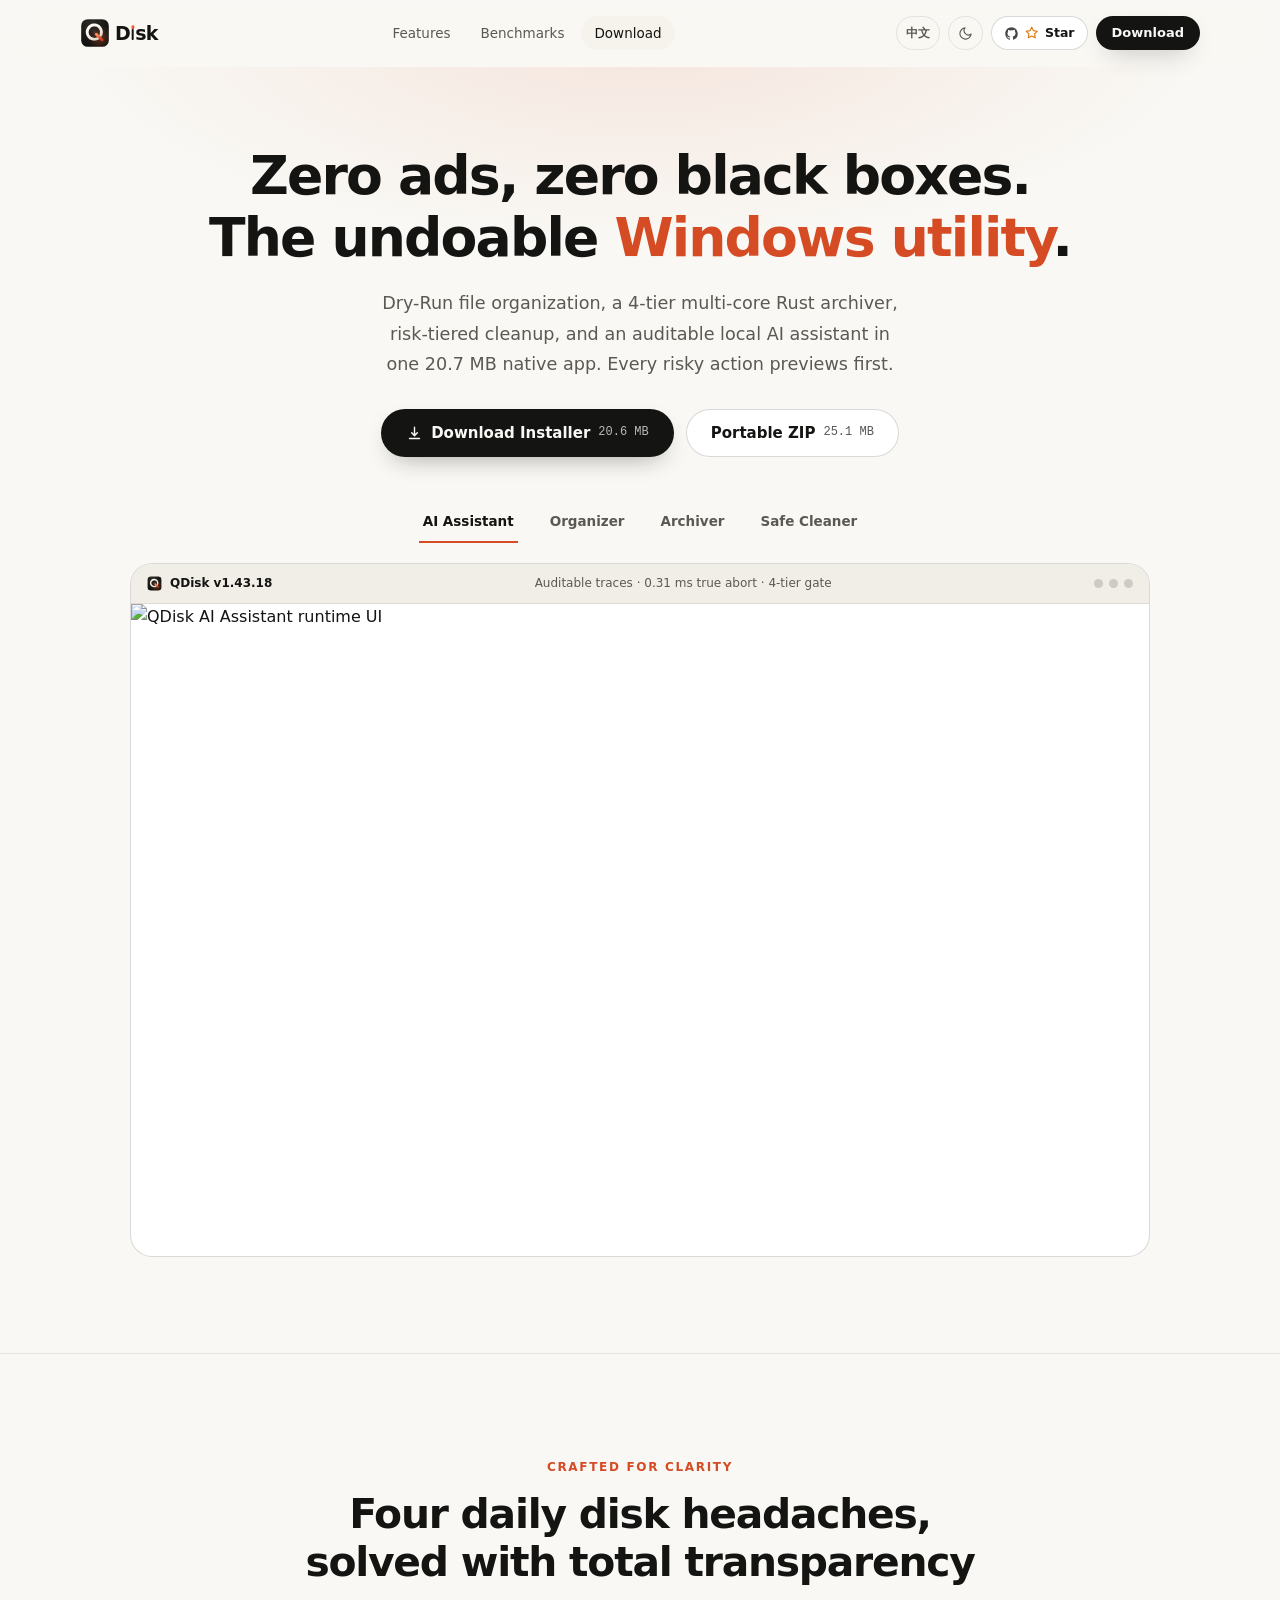
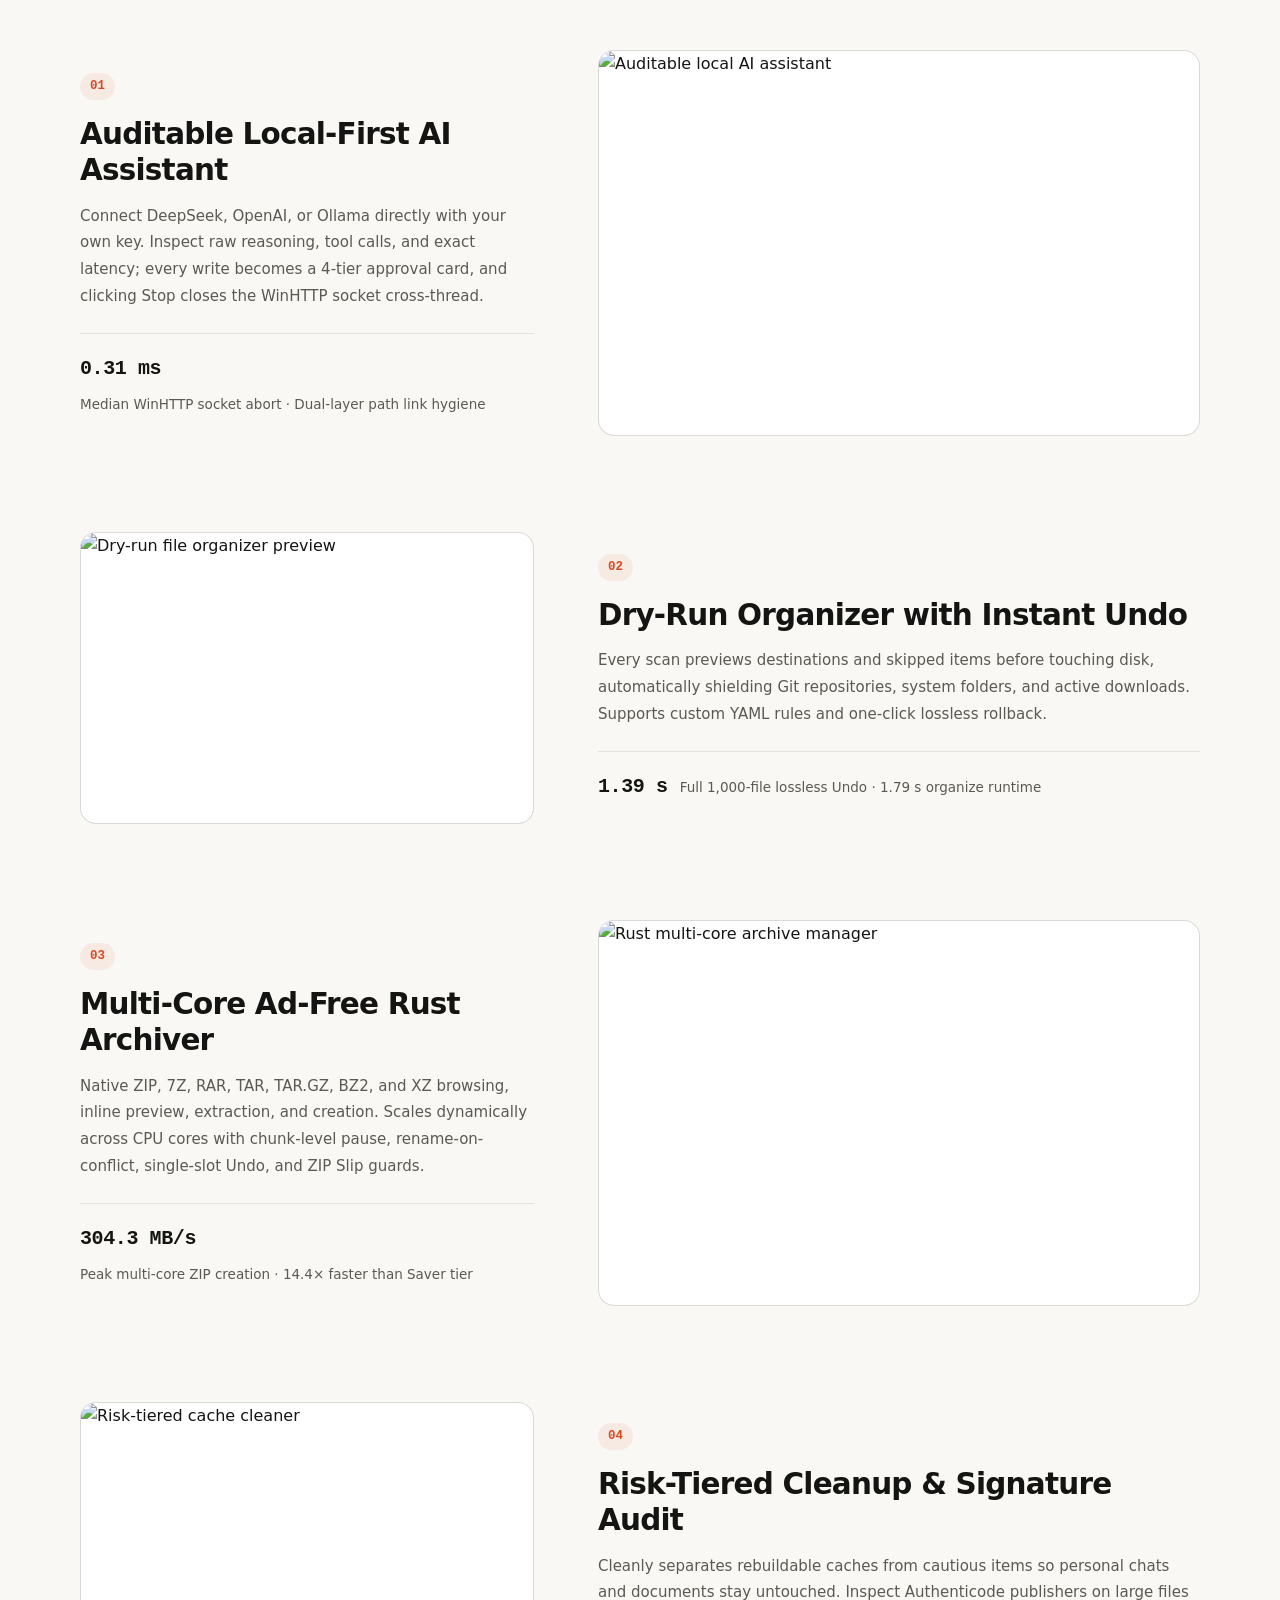
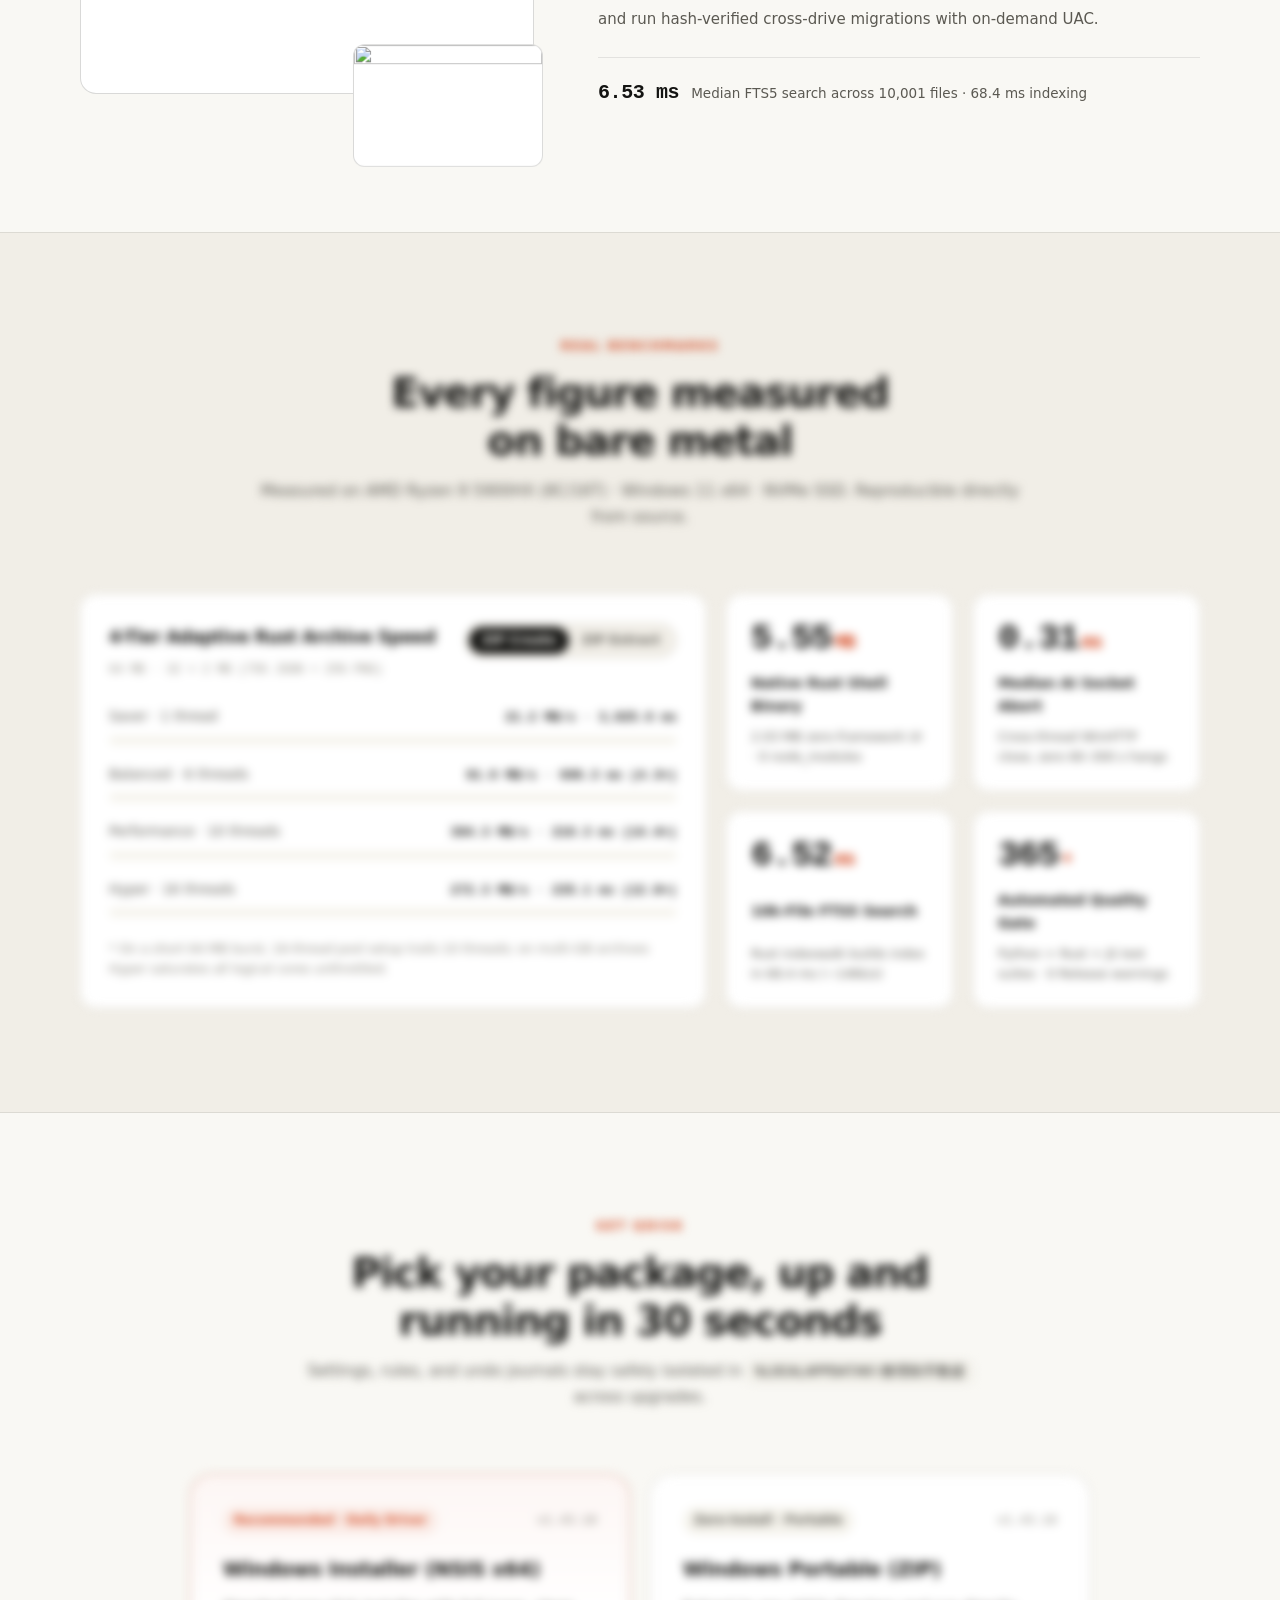
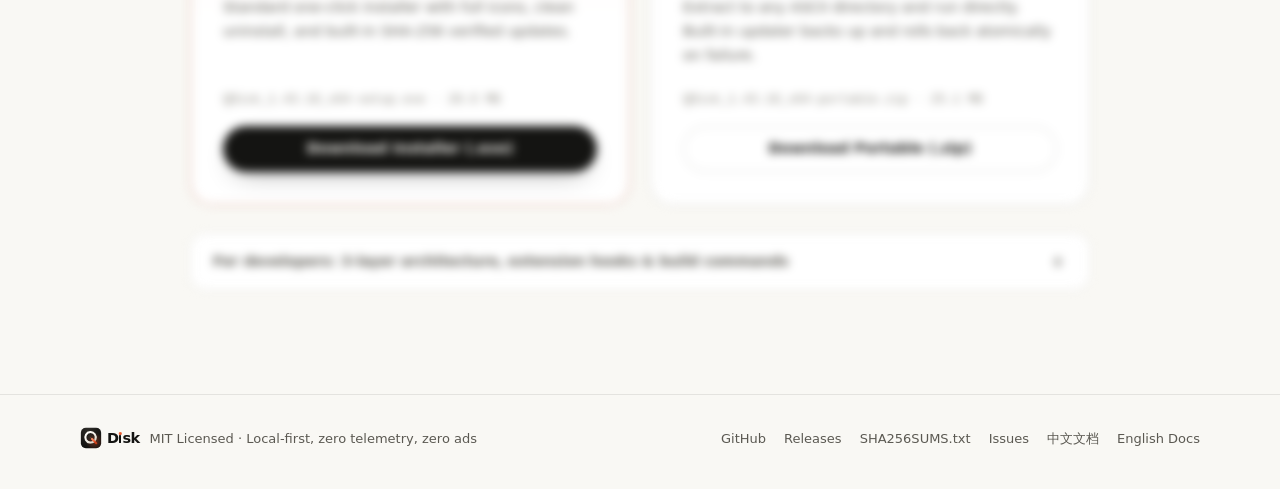
==== website/index.html @ 3d05bb2c "feat(site): add quick GitHub Star button in header with same-origin star count sync" ====
<!doctype html>
<html lang="zh-CN">
<head>
  <meta charset="utf-8">
  <meta name="viewport" content="width=device-width, initial-scale=1">
  <title>轻盘 QDisk — 本地优先、零广告、可撤回的 Windows 桌面整理工具</title>
  <meta name="description" content="轻盘 QDisk：完全本地运行、零广告、每一步高危操作均可预演与一键撤回的 Windows 智能整理、Rust 四档多核压缩、分级安全清理与可审计 AI 助手。">
  <meta name="color-scheme" content="light dark">
  <script>
    try {
      var saved = localStorage.getItem('qdisk-site-scheme');
      if (saved === 'light' || saved === 'dark') {
        document.querySelector('meta[name="color-scheme"]').content = saved;
      }
    } catch (e) {}
  </script>
  <link rel="icon" type="image/svg+xml" href="assets/logo.svg">
  <link rel="icon" type="image/png" sizes="256x256" href="assets/icon-256.png">
  <link rel="stylesheet" href="styles.css">
</head>
<body>
  <!-- Scroll-Driven Reading Progress Hairline -->
  <div id="scroll-progress" class="scroll-progress"></div>

  <!-- Minimal Compact Shrinking Header -->
  <header class="site-header" id="site-header">
    <div class="container header-inner">
      <a class="brand" href="#top" aria-label="轻盘 QDisk">
        <span class="brand-mark" aria-hidden="true">
          <img src="assets/logo.svg" alt="" width="30" height="30" decoding="async">
        </span>
        <span class="brand-lockup">
          <span class="brand-disk" aria-hidden="true">D<span class="disk-i"><i class="disk-i-dot"></i><i class="disk-i-stem"></i></span>sk</span>
          <span class="brand-cn" data-i18n="brand">轻盘</span>
        </span>
      </a>

      <nav class="site-nav" aria-label="Primary">
        <a href="#showcase" data-section="showcase" data-i18n="nav.showcase">核心体验</a>
        <a href="#benchmarks" data-section="benchmarks" data-i18n="nav.bench">实测数据</a>
        <a href="#download" data-section="download" data-i18n="nav.download">下载获取</a>
      </nav>

      <div class="header-actions">
        <button type="button" class="icon-btn" id="lang-toggle" aria-label="Switch language">
          <span id="lang-label">EN</span>
        </button>
        <button type="button" class="icon-btn theme-btn" id="theme-toggle" aria-label="Toggle color scheme">
          <span class="scheme-opt scheme-to-dark">
            <svg viewBox="0 0 24 24" width="15" height="15" fill="none" stroke="currentColor" stroke-width="1.8" stroke-linecap="round" stroke-linejoin="round" aria-hidden="true"><path d="M21 12.8A9 9 0 1 1 11.2 3a7 7 0 0 0 9.8 9.8Z"/></svg>
            <span class="sr-only">Switch to dark theme</span>
          </span>
          <span class="scheme-opt scheme-to-light">
            <svg viewBox="0 0 24 24" width="15" height="15" fill="none" stroke="currentColor" stroke-width="1.8" stroke-linecap="round" stroke-linejoin="round" aria-hidden="true"><circle cx="12" cy="12" r="4"/><path d="M12 2v2m0 16v2M4.9 4.9l1.4 1.4m11.4 11.4 1.4 1.4M2 12h2m16 0h2M4.9 19.1l1.4-1.4m11.4-11.4 1.4-1.4"/></svg>
            <span class="sr-only">Switch to light theme</span>
          </span>
        </button>
        <a class="star-pill" id="header-star-btn" href="https://github.com/3347567186/QDisk" target="_blank" rel="noopener" aria-label="在 GitHub 上给 QDisk 点 Star" title="在 GitHub 上给 QDisk 点 Star">
          <svg class="star-gh" viewBox="0 0 24 24" width="15" height="15" fill="currentColor" aria-hidden="true"><path d="M12 2C6.48 2 2 6.58 2 12.26c0 4.53 2.87 8.37 6.84 9.73.5.09.68-.22.68-.49 0-.24-.01-.88-.01-1.72-2.78.62-3.37-1.37-3.37-1.37-.45-1.18-1.11-1.5-1.11-1.5-.91-.64.07-.63.07-.63 1 .07 1.53 1.06 1.53 1.06.89 1.56 2.34 1.11 2.91.85.09-.66.35-1.11.63-1.37-2.22-.26-4.56-1.14-4.56-5.07 0-1.12.39-2.03 1.03-2.75-.1-.26-.45-1.3.1-2.71 0 0 .84-.28 2.75 1.05A9.3 9.3 0 0 1 12 6.84c.85 0 1.71.12 2.51.35 1.91-1.33 2.75-1.05 2.75-1.05.55 1.41.2 2.45.1 2.71.64.72 1.03 1.63 1.03 2.75 0 3.94-2.34 4.81-4.57 5.06.36.32.68.94.68 1.9 0 1.37-.01 2.48-.01 2.82 0 .27.18.59.69.49A10.03 10.03 0 0 0 22 12.26C22 6.58 17.52 2 12 2Z"/></svg>
          <svg class="star-ic" viewBox="0 0 24 24" width="13.5" height="13.5" fill="none" stroke="currentColor" stroke-width="2" stroke-linecap="round" stroke-linejoin="round" aria-hidden="true"><polygon points="12 2 15.09 8.26 22 9.27 17 14.14 18.18 21.02 12 17.77 5.82 21.02 7 14.14 2 9.27 8.91 8.26 12 2"/></svg>
          <span class="star-label" data-i18n="nav.star">点 Star</span>
          <span class="star-count mono" id="header-star-count" hidden></span>
        </a>
        <a class="btn primary sm" href="#download" data-i18n="nav.get">立即下载</a>
      </div>
    </div>
  </header>

  <main id="top">
    <!-- Act I: Editorial Hero + Scroll-Elevated Interactive Stage -->
    <section class="hero">
      <div class="hero-ambient" aria-hidden="true"></div>

      <div class="container">
        <div class="hero-copy" data-scroll-hero="copy">
          <h1 class="hero-title" data-i18n="hero.title">
            零广告、不靠黑盒<br>每一步都能撤回的 <span class="title-accent">Windows 轻盘</span>
          </h1>

          <p class="hero-sub" data-i18n="hero.sub">
            将智能整理、Rust 四档多核压缩、分级安全清理与可审计本地 AI 助手凝进 20.7 MB 原生客户端。高危操作先预演再落盘，全部数据留在本机。
          </p>

          <div class="hero-cta">
            <a class="btn primary lg" id="hero-dl-installer" href="https://github.com/3347567186/QDisk/releases/download/v1.43.18/QDisk_1.43.18_x64-setup.exe">
              <svg viewBox="0 0 24 24" width="17" height="17" fill="none" stroke="currentColor" stroke-width="2" stroke-linecap="round" stroke-linejoin="round" aria-hidden="true"><path d="M12 3v12m0 0 4-4m-4 4-4-4"/><path d="M5 19h14"/></svg>
              <span data-i18n="hero.dlExe">下载安装版</span>
              <span class="btn-meta mono" id="hero-exe-size">20.7 MB</span>
            </a>
            <a class="btn secondary lg" id="hero-dl-portable" href="https://github.com/3347567186/QDisk/releases/download/v1.43.18/QDisk_1.43.18_x64-portable.zip">
              <span data-i18n="hero.dlZip">便携免安装版</span>
              <span class="btn-meta mono" id="hero-zip-size">25.1 MB</span>
            </a>
          </div>
        </div>

        <!-- Interactive Runtime Window Stage with Scroll Perspective Unfold -->
        <div class="stage-perspective" data-scroll-hero="stage">
          <div class="stage-tabs" role="tablist" aria-label="Application runtime views">
            <button type="button" role="tab" id="tab-ai" aria-selected="true" tabindex="0" data-panel="panel-ai" data-cap-zh="透明查证 · 0.31 ms 真停止 · 四档权限审批" data-cap-en="Auditable traces · 0.31 ms true abort · 4-tier gate" data-i18n="tabs.ai">AI 助手</button>
            <button type="button" role="tab" id="tab-org" aria-selected="false" tabindex="-1" data-panel="panel-org" data-cap-zh="先 Dry-Run 预演 · 源码仓库保护 · 1.39 s 一键撤回" data-cap-en="Dry-Run preview · Code repo guard · 1.39 s Undo" data-i18n="tabs.org">智能整理</button>
            <button type="button" role="tab" id="tab-arc" aria-selected="false" tabindex="-1" data-panel="panel-arc" data-cap-zh="7 大格式 · 四档动态多核 · 分块级真暂停" data-cap-en="7 formats · 4-tier adaptive cores · Chunk pause" data-i18n="tabs.arc">高速压缩</button>
            <button type="button" role="tab" id="tab-cache" aria-selected="false" tabindex="-1" data-panel="panel-cache" data-cap-zh="安全/谨慎分层隔离 · 绝不误删聊天记录与文档" data-cap-en="Safe vs Careful tiers · Never touches personal docs" data-i18n="tabs.cache">安全清理</button>
          </div>

          <div class="stage-frame" id="stage-frame">
            <div class="window-chrome" aria-hidden="true">
              <span class="win-brand">
                <img src="assets/logo.svg" alt="" width="15" height="15">
                <span id="win-chrome-title">轻盘 QDisk v1.43.18</span>
              </span>
              <span class="win-caption" id="stage-caption">透明查证 · 0.31 ms 真停止 · 四档权限审批</span>
              <span class="win-dots"><i></i><i></i><i></i></span>
            </div>

            <div class="stage-panels">
              <div role="tabpanel" id="panel-ai" aria-labelledby="tab-ai" tabindex="0">
                <img id="img-ai" src="assets/screenshots/01-ai-assistant.png" alt="QDisk AI Assistant runtime UI" width="2560" height="1640" fetchpriority="high" decoding="async">
              </div>
              <div role="tabpanel" id="panel-org" aria-labelledby="tab-org" hidden="until-found">
                <img src="assets/screenshots/02-organize.png" alt="QDisk File Organizer dry-run preview" width="2560" height="1640" fetchpriority="low" loading="lazy" decoding="async">
              </div>
              <div role="tabpanel" id="panel-arc" aria-labelledby="tab-arc" hidden="until-found">
                <img src="assets/screenshots/03-archive.png" alt="QDisk multi-core archive manager" width="2560" height="1640" fetchpriority="low" loading="lazy" decoding="async">
              </div>
              <div role="tabpanel" id="panel-cache" aria-labelledby="tab-cache" hidden="until-found">
                <img src="assets/screenshots/04-cache.png" alt="QDisk risk-tiered cache cleaner" width="2560" height="1640" fetchpriority="low" loading="lazy" decoding="async">
              </div>
            </div>
          </div>
        </div>
      </div>
    </section>

    <!-- Act II: Editorial Feature Storytelling (Gradual Float-In + Parallax) -->
    <section class="section showcase-section" id="showcase">
      <div class="container">
        <div class="section-head float-in">
          <p class="eyebrow" data-i18n="story.eyebrow">CRAFTED FOR CLARITY · 核心体验</p>
          <h2 data-i18n="story.title">把四件高频麻烦事，做到透明且零焦虑</h2>
        </div>

        <div class="story-stack">
          <!-- Story 01 -->
          <article class="story-band float-group">
            <div class="story-copy float-item" style="--float-delay: 20ms">
              <span class="story-index mono">01</span>
              <h3 data-i18n="story.s1Title">可审计本地 AI 助手</h3>
              <p class="story-desc" data-i18n="story.s1Desc">
                直连 DeepSeek / OpenAI / Ollama 任意兼容端点。每一次思考原文、工具参数与毫秒耗时完整可查；所有写入与删除均转为四档权限审批卡片，点停止即在底层跨线程直关 WinHTTP 句柄。
              </p>
              <div class="story-proof">
                <strong class="mono">0.31 ms</strong>
                <span data-i18n="story.s1Proof">WinHTTP 阻塞真停止中位数 · 路径防粘连双端兜底</span>
              </div>
            </div>
            <figure class="story-visual float-item" style="--float-delay: 150ms">
              <div class="media-shell">
                <img id="story-img-ai" src="assets/screenshots/01-ai-assistant.png" alt="Auditable local AI assistant" width="2560" height="1640" loading="lazy" decoding="async">
              </div>
            </figure>
          </article>

          <!-- Story 02 -->
          <article class="story-band is-reversed float-group">
            <div class="story-copy float-item" style="--float-delay: 150ms">
              <span class="story-index mono">02</span>
              <h3 data-i18n="story.s2Title">先预演再落盘的智能整理</h3>
              <p class="story-desc" data-i18n="story.s2Desc">
                扫描即渲染分类预演与跳过原因，底层自动拦截代码仓库、系统目录与下载中临时文件。支持 YAML 自定义规则并一键导入 AI 草稿，每次归档独立留痕、随时一键原路撤回。
              </p>
              <div class="story-proof">
                <strong class="mono">1.39 s</strong>
                <span data-i18n="story.s2Proof">1,000 文件全量零损一键撤回 · 整理仅 1.79 s</span>
              </div>
            </div>
            <figure class="story-visual float-item" style="--float-delay: 20ms">
              <div class="media-shell">
                <img src="assets/screenshots/02-organize.png" alt="Dry-run file organizer preview" width="2560" height="1640" loading="lazy" decoding="async">
              </div>
            </figure>
          </article>

          <!-- Story 03 -->
          <article class="story-band float-group">
            <div class="story-copy float-item" style="--float-delay: 20ms">
              <span class="story-index mono">03</span>
              <h3 data-i18n="story.s3Title">Rust 多核零广告压缩内核</h3>
              <p class="story-desc" data-i18n="story.s3Desc">
                原生支持 ZIP / 7Z / RAR / TAR / TAR.GZ / BZ2 / XZ 浏览、内置预览与解压创建。按本机核数四档动态调速，支持分块级真暂停、同名并存重命名与单槽原子撤回，硬防 ZIP Slip 与压缩炸弹。
              </p>
              <div class="story-proof">
                <strong class="mono">304.3 MB/s</strong>
                <span data-i18n="story.s3Proof">高性能档多核 ZIP 压缩峰值 · 相对节约档提速 14.4×</span>
              </div>
            </div>
            <figure class="story-visual float-item" style="--float-delay: 150ms">
              <div class="media-shell">
                <img src="assets/screenshots/03-archive.png" alt="Rust multi-core archive manager" width="2560" height="1640" loading="lazy" decoding="async">
              </div>
            </figure>
          </article>

          <!-- Story 04 -->
          <article class="story-band is-reversed float-group">
            <div class="story-copy float-item" style="--float-delay: 150ms">
              <span class="story-index mono">04</span>
              <h3 data-i18n="story.s4Title">分级安全清理与签名溯源</h3>
              <p class="story-desc" data-i18n="story.s4Desc">
                缓存严格区分为「安全可重建」与「谨慎复核」，绝不误碰聊天记录与个人文档。大文件排行直读 Authenticode 数字签名与发行商，跨盘数据迁移带哈希校验与事务日志，按需提权。
              </p>
              <div class="story-proof">
                <strong class="mono">6.53 ms</strong>
                <span data-i18n="story.s4Proof">10,001 文件 FTS5 模糊检索中位数 · 68.4 ms 建库</span>
              </div>
            </div>
            <figure class="story-visual visual-layered float-item" style="--float-delay: 20ms">
              <div class="media-shell">
                <img src="assets/screenshots/04-cache.png" alt="Risk-tiered cache cleaner" width="2560" height="1640" loading="lazy" decoding="async">
              </div>
              <div class="media-inset" aria-hidden="true">
                <img src="assets/screenshots/05-space-tools.png" alt="" width="2560" height="1640" loading="lazy" decoding="async">
              </div>
            </figure>
          </article>
        </div>
      </div>
    </section>

    <!-- Act III: Unified Real Machine Benchmarks (Zero Duplication) -->
    <section class="section bench-section" id="benchmarks">
      <div class="container">
        <div class="section-head float-in">
          <p class="eyebrow" data-i18n="bench.eyebrow">REAL BENCHMARKS · 实测而非宣传</p>
          <h2 data-i18n="bench.title">每一组数字，都在本机真实跑测取得</h2>
          <p class="section-desc" data-i18n="bench.desc">
            Ryzen 9 5900HX（8 核 16 线程）· Win11 x64 · NVMe SSD 实机跑测，源码可直接复现。
          </p>
        </div>

        <div class="bench-bento">
          <!-- Interactive 4-Tier Speed Chart -->
          <div class="bento-card bench-chart float-in" style="--float-delay: 40ms">
            <div class="panel-head">
              <div>
                <h3 data-i18n="bench.chartTitle">压缩内核四档动态性能阶梯</h3>
                <span class="panel-sub mono">64 MB · 32 × 2 MB (75% JSON + 25% PNG)</span>
              </div>
              <div class="seg-switch" role="group" aria-label="Benchmark dataset">
                <button type="button" class="seg-btn active" data-bench-mode="create" data-i18n="bench.modeCreate">ZIP 压缩</button>
                <button type="button" class="seg-btn" data-bench-mode="extract" data-i18n="bench.modeExtract">ZIP 解压</button>
              </div>
            </div>

            <div class="bar-list" id="bench-bars">
              <div class="bar-row">
                <div class="bar-meta">
                  <span data-i18n="bench.mSaver">节约 · 1 线程</span>
                  <strong class="mono" id="bm-val-0">21.2 MB/s · 3,025.6 ms</strong>
                </div>
                <div class="bar-track"><div class="bar-fill muted" id="bm-bar-0" style="--scale: 0.07"></div></div>
              </div>
              <div class="bar-row">
                <div class="bar-meta">
                  <span data-i18n="bench.mBal">平衡 · 6 线程</span>
                  <strong class="mono" id="bm-val-1">91.9 MB/s · 696.3 ms (4.3×)</strong>
                </div>
                <div class="bar-track"><div class="bar-fill warm" id="bm-bar-1" style="--scale: 0.302"></div></div>
              </div>
              <div class="bar-row">
                <div class="bar-meta">
                  <span data-i18n="bench.mPerf">高性能 · 10 线程</span>
                  <strong class="mono" id="bm-val-2">304.3 MB/s · 210.3 ms (14.4×)</strong>
                </div>
                <div class="bar-track"><div class="bar-fill accent" id="bm-bar-2" style="--scale: 1"></div></div>
              </div>
              <div class="bar-row">
                <div class="bar-meta">
                  <span data-i18n="bench.mHyper">超线程 · 16 线程</span>
                  <strong class="mono" id="bm-val-3">272.3 MB/s · 235.1 ms (12.8×)</strong>
                </div>
                <div class="bar-track"><div class="bar-fill ink" id="bm-bar-3" style="--scale: 0.895"></div></div>
              </div>
            </div>

            <p class="bench-note" id="bench-mode-note" data-i18n="bench.chartNote">
              * 64 MB 极短任务下 16 线程建池开销略高于 10 线程；GB 级归档下超线程档位零限速吃满全部逻辑核。
            </p>
          </div>

          <!-- 4 Compact Engineering Metrics -->
          <div class="stat-quad">
            <article class="bento-card stat-tile float-in" style="--float-delay: 110ms">
              <div class="stat-num mono"><span class="count-up" data-val="5.56" data-dec="2">5.56</span><span class="stat-unit">MB</span></div>
              <div class="stat-label" data-i18n="bench.s1Title">原生 Rust 外壳体积</div>
              <p class="stat-meta" data-i18n="bench.s1Meta">零框架前端总源码 2.03 MB · 0 node_modules</p>
            </article>

            <article class="bento-card stat-tile float-in" style="--float-delay: 190ms">
              <div class="stat-num mono"><span class="count-up" data-val="0.31" data-dec="2">0.31</span><span class="stat-unit">ms</span></div>
              <div class="stat-label" data-i18n="bench.s2Title">AI 阻塞停止中位数</div>
              <p class="stat-meta" data-i18n="bench.s2Meta">跨线程关闭 WinHTTP 句柄，告别超时卡死</p>
            </article>

            <article class="bento-card stat-tile float-in" style="--float-delay: 270ms">
              <div class="stat-num mono"><span class="count-up" data-val="6.53" data-dec="2">6.53</span><span class="stat-unit">ms</span></div>
              <div class="stat-label" data-i18n="bench.s3Title">万级文件模糊检索</div>
              <p class="stat-meta" data-i18n="bench.s3Meta">Rust indexwalk 68.4 ms 建库（~14.6 万/秒）</p>
            </article>

            <article class="bento-card stat-tile float-in" style="--float-delay: 350ms">
              <div class="stat-num mono"><span class="count-up" data-val="366" data-dec="0">366</span><span class="stat-unit">+</span></div>
              <div class="stat-label" data-i18n="bench.s4Title">自动化测试门禁全绿</div>
              <p class="stat-meta" data-i18n="bench.s4Meta">Python + Rust + JS 三栈验证 · Release 0 警告</p>
            </article>
          </div>
        </div>
      </div>
    </section>

    <!-- Act IV: Focused Download + On-Demand Developer Architecture Disclosure -->
    <section class="section download-section" id="download">
      <div class="container">
        <div class="section-head float-in">
          <p class="eyebrow" data-i18n="dl.eyebrow">GET QDISK · 立即获取</p>
          <h2 data-i18n="dl.title">选择适合你的版本，30 秒上手</h2>
          <p class="section-desc" data-i18n="dl.desc">
            配置与撤回记录独立保存在 <code>%LOCALAPPDATA%\整理助手数据</code>，升级重装零损保留。
          </p>
        </div>

        <div class="dl-grid">
          <article class="dl-card featured float-in" style="--float-delay: 60ms">
            <div class="dl-top">
              <span class="dl-tag" data-i18n="dl.rec">推荐 · 日常主力</span>
              <span class="mono dl-ver" id="dl-exe-ver">v1.43.18</span>
            </div>
            <h3 data-i18n="dl.exeTitle">Windows 安装版 (NSIS x64)</h3>
            <p data-i18n="dl.exeDesc">一键标准安装，完整桌面与开始菜单图标、干净卸载，软件内自动核验 SHA-256 静默升级。</p>
            <div class="dl-file mono" id="dl-exe-name">QDisk_1.43.18_x64-setup.exe · 20.7 MB</div>
            <a class="btn primary full" id="dl-btn-exe" href="https://github.com/3347567186/QDisk/releases/download/v1.43.18/QDisk_1.43.18_x64-setup.exe" data-i18n="dl.exeBtn">
              下载安装版 (.exe)
            </a>
          </article>

          <article class="dl-card float-in" style="--float-delay: 170ms">
            <div class="dl-top">
              <span class="dl-tag subtle" data-i18n="dl.port">免安装 · U 盘随身</span>
              <span class="mono dl-ver" id="dl-zip-ver">v1.43.18</span>
            </div>
            <h3 data-i18n="dl.zipTitle">Windows 便携版 (Portable ZIP)</h3>
            <p data-i18n="dl.zipDesc">解压至纯英文目录即可运行；内置更新器自动备份旧版并原子替换，异常自动回滚。</p>
            <div class="dl-file mono" id="dl-zip-name">QDisk_1.43.18_x64-portable.zip · 25.1 MB</div>
            <a class="btn secondary full" id="dl-btn-zip" href="https://github.com/3347567186/QDisk/releases/download/v1.43.18/QDisk_1.43.18_x64-portable.zip" data-i18n="dl.zipBtn">
              下载便携版 (.zip)
            </a>
          </article>
        </div>

        <!-- On-Demand Developer Architecture & Build Disclosure (Noise Reduction) -->
        <details class="dev-disclosure float-in" style="--float-delay: 240ms">
          <summary>
            <span class="dev-sum-title" data-i18n="dev.summary">开发者说明：三层架构、扩展接口与源码构建命令</span>
            <span class="dev-sum-icon" aria-hidden="true"></span>
          </summary>
          <div class="dev-body">
            <div class="arch-strip">
              <div class="arch-pill">
                <span class="mono">01</span>
                <strong data-i18n="dev.l1">零框架 WebView2 前端</strong>
                <small>2.03 MB · 0 node_modules · App.registerPage</small>
              </div>
              <div class="arch-pill">
                <span class="mono">02</span>
                <strong data-i18n="dev.l2">Rust 原生外壳 (Tauri v2)</strong>
                <small>5.56 MB · ArchiveCodec · WinHTTP · SHA-256 Updater</small>
              </div>
              <div class="arch-pill">
                <span class="mono">03</span>
                <strong data-i18n="dev.l3">本地引擎 + indexwalk</strong>
                <small>Dry-Run · Undo · SQLite FTS5 · 0.10 ms RPC</small>
              </div>
            </div>
            <div class="dev-cmd-wrap">
              <pre class="code-block"><code id="dev-cmd-text">git clone https://github.com/3347567186/QDisk.git &amp;&amp; cd QDisk
node src/web/js/ai/pages.selftest.mjs &amp;&amp; node src/web/js/ai/agent.selftest.mjs
pwsh -NoProfile -ExecutionPolicy Bypass -File .\build.ps1</code></pre>
              <button type="button" class="btn ghost sm copy-btn" id="copy-dev-cmd" data-i18n="dev.copy">复制命令</button>
            </div>
          </div>
        </details>
      </div>
    </section>
  </main>

  <footer class="site-footer">
    <div class="container footer-inner">
      <div class="footer-left">
        <span class="brand footer-brand" aria-label="轻盘 QDisk">
          <span class="brand-mark sm" aria-hidden="true">
            <img src="assets/logo.svg" alt="" width="22" height="22" loading="lazy">
          </span>
          <span class="brand-disk sm" aria-hidden="true">D<span class="disk-i"><i class="disk-i-dot"></i><i class="disk-i-stem"></i></span>sk</span>
        </span>
        <span data-i18n="foot.note">MIT 开源 · 本地优先、零遥测、零广告</span>
      </div>
      <div class="footer-links">
        <a href="https://github.com/3347567186/QDisk" target="_blank" rel="noopener">GitHub</a>
        <a href="https://github.com/3347567186/QDisk/releases/latest" target="_blank" rel="noopener">Releases</a>
        <a id="dl-sha-link" href="https://github.com/3347567186/QDisk/releases/download/v1.43.18/SHA256SUMS.txt" target="_blank" rel="noopener">SHA256SUMS.txt</a>
        <a href="https://github.com/3347567186/QDisk/issues" target="_blank" rel="noopener">Issues</a>
        <a href="https://github.com/3347567186/QDisk/blob/main/README.md" target="_blank" rel="noopener">中文文档</a>
        <a href="https://github.com/3347567186/QDisk/blob/main/README.en.md" target="_blank" rel="noopener">English Docs</a>
      </div>
    </div>
  </footer>

  <script src="app.js" defer></script>
</body>
</html>
---- website/styles.css ----
/* 轻盘 QDisk Official Website — Editorial Minimalism & Bidirectional Scroll Choreography
   Built strictly per modern-web-guidance:
   - light-dark() + <meta name="color-scheme"> cascade reflection (dark-mode-toggle)
   - Scroll progress hairline via animation-timeline: scroll() (scroll-progress-indicator)
   - Compact sticky shrinking header + scroll-padding-top for WCAG 2.4.11 (shrinking-header-on-scroll)
   - Bidirectional entry/exit & layered parallax scroll motion (scroll-entry-exit-effects, parallax-scroll-effects)
   - Anchor-positioned border-block-end tab underline + border-bottom fallback (anchor-positioning-tab-underline)
   - Content-first noise reduction via compact nav & native <details> disclosure (content-first-noise-reduction) */

:root {
  color-scheme: light dark;
  --bg: light-dark(#f9f8f4, #0e0e0d);
  --bg-alt: light-dark(#f1eee7, #151513);
  --surface: light-dark(#ffffff, #191917);
  --surface-2: light-dark(#f5f3ec, #21211e);
  --ink: light-dark(#141412, #f4f2ec);
  --ink-2: light-dark(#5b5952, #a5a197);
  --ink-3: light-dark(#8a877e, #737067);
  --line: light-dark(rgba(20, 20, 18, 0.09), rgba(255, 252, 245, 0.09));
  --line-strong: light-dark(rgba(20, 20, 18, 0.16), rgba(255, 252, 245, 0.16));
  --accent: light-dark(#d44b24, #f06e47);
  --accent-hover: light-dark(#b93c18, #ff845d);
  --accent-soft: light-dark(rgba(212, 75, 36, 0.08), rgba(240, 110, 71, 0.13));
  --ok: light-dark(#15803d, #4ade80);
  --shadow-sm: light-dark(0 1px 2px rgba(20, 20, 18, 0.05), 0 1px 2px rgba(0, 0, 0, 0.4));
  --shadow-md: light-dark(0 18px 44px -18px rgba(20, 20, 18, 0.12), 0 20px 48px -18px rgba(0, 0, 0, 0.6));
  --shadow-lg: light-dark(0 36px 90px -28px rgba(20, 20, 18, 0.18), 0 40px 96px -24px rgba(0, 0, 0, 0.78));
  --radius-sm: 10px;
  --radius-md: 16px;
  --radius-lg: 22px;
  --ease-out: cubic-bezier(0.22, 1, 0.36, 1);
  --font-sans: "Inter", "PingFang SC", "Microsoft YaHei UI", "Segoe UI", system-ui, -apple-system, sans-serif;
  --font-mono: "JetBrains Mono", "Cascadia Mono", "Consolas", ui-monospace, monospace;
  --container: 1120px;

  &:has(> head > meta[name="color-scheme"][content="dark"]) {
    color-scheme: dark;
  }
  &:has(> head > meta[name="color-scheme"][content="light"]) {
    color-scheme: light;
  }
}

*, *::before, *::after {
  box-sizing: border-box;
}

html {
  scroll-behavior: smooth;
  /* WCAG 2.4.11 Focus Not Obscured: clear sticky header */
  scroll-padding-top: 72px;
  -webkit-font-smoothing: antialiased;
  text-rendering: optimizeLegibility;
}

body {
  margin: 0;
  font-family: var(--font-sans);
  background: var(--bg);
  color: var(--ink);
  line-height: 1.65;
  overflow-x: clip;
}

a {
  color: inherit;
  text-decoration: none;
}

img {
  max-width: 100%;
  height: auto;
  display: block;
}

code, pre, .mono {
  font-family: var(--font-mono);
  font-variant-numeric: tabular-nums;
}

:focus-visible {
  outline: 2px solid var(--accent);
  outline-offset: 3px;
}

.sr-only {
  position: absolute;
  width: 1px;
  height: 1px;
  padding: 0;
  margin: -1px;
  overflow: hidden;
  clip: rect(0, 0, 0, 0);
  white-space: nowrap;
  border: 0;
}

.container {
  width: min(100% - 40px, var(--container));
  margin-inline: auto;
}

/* ---------------- Scroll Progress Hairline ---------------- */
.scroll-progress {
  position: fixed;
  top: 0;
  left: 0;
  width: 100%;
  height: 2px;
  z-index: 60;
  pointer-events: none;
  background: linear-gradient(90deg, var(--accent), var(--accent-hover));
  transform-origin: 0 50%;
  transform: scaleX(0);
}

@media (prefers-reduced-motion: no-preference) {
  @supports (animation-timeline: scroll()) {
    @keyframes grow-progress {
      from { transform: scaleX(0); }
      to { transform: scaleX(1); }
    }
    .scroll-progress {
      animation: grow-progress auto linear both;
      animation-timeline: scroll(root block);
    }
  }
}

/* ---------------- Color Scheme Toggle Icons (Pure CSS) ---------------- */
.theme-btn .scheme-to-light { display: none; }
.theme-btn .scheme-to-dark { display: inline-flex; }

@media (prefers-color-scheme: dark) {
  :root:not(:has(> head > meta[name="color-scheme"][content="light"])) .theme-btn .scheme-to-dark { display: none; }
  :root:not(:has(> head > meta[name="color-scheme"][content="light"])) .theme-btn .scheme-to-light { display: inline-flex; }
}
:root:has(> head > meta[name="color-scheme"][content="dark"]) .theme-btn .scheme-to-dark { display: none; }
:root:has(> head > meta[name="color-scheme"][content="dark"]) .theme-btn .scheme-to-light { display: inline-flex; }

/* ---------------- Compact Sticky Shrinking Header ---------------- */
.site-header {
  position: sticky;
  top: 0;
  z-index: 50;
  background: color-mix(in srgb, var(--bg) 78%, transparent);
  backdrop-filter: blur(18px) saturate(160%);
  -webkit-backdrop-filter: blur(18px) saturate(160%);
  border-bottom: 1px solid transparent;
  transition: border-color 0.25s ease, background-color 0.25s ease, box-shadow 0.25s ease;
}

.site-header.scrolled {
  border-bottom-color: var(--line);
  background: color-mix(in srgb, var(--bg) 90%, transparent);
  box-shadow: 0 8px 24px -18px rgba(0, 0, 0, 0.2);
}

.header-inner {
  height: 66px;
  display: flex;
  align-items: center;
  justify-content: space-between;
  gap: 20px;
  transition: height 0.25s var(--ease-out);
}

.site-header.scrolled .header-inner {
  height: 54px;
}

@media (prefers-reduced-motion: no-preference) {
  @supports ((animation-timeline: scroll()) and (animation-range: 0% 100%)) {
    @keyframes header-morph {
      from {
        border-bottom-color: transparent;
        box-shadow: none;
      }
      to {
        border-bottom-color: var(--line);
        box-shadow: 0 10px 28px -20px rgba(0, 0, 0, 0.22);
      }
    }
    @keyframes header-compact {
      from { height: 66px; }
      to { height: 54px; }
    }
    .site-header {
      animation: header-morph auto linear both;
      animation-timeline: scroll(root block);
      animation-range: 0px 110px;
    }
    .header-inner {
      animation: header-compact auto linear both;
      animation-timeline: scroll(root block);
      animation-range: 0px 110px;
    }
  }
}

.brand {
  display: inline-flex;
  align-items: center;
  gap: 5px;
  font-weight: 700;
  letter-spacing: -0.02em;
}

.brand-mark {
  width: 30px;
  height: 30px;
  border-radius: 8px;
  overflow: hidden;
  display: inline-flex;
  flex-shrink: 0;
  box-shadow: var(--shadow-sm);
}

.brand-mark.sm {
  width: 22px;
  height: 22px;
  border-radius: 6px;
}

.brand-lockup {
  display: inline-flex;
  align-items: baseline;
  gap: 8px;
}

.brand-disk {
  display: inline-flex;
  align-items: baseline;
  font-family: var(--font-sans);
  font-size: 19px;
  font-weight: 780;
  letter-spacing: -0.044em;
  line-height: 1;
  color: var(--ink);
}

.brand-disk.sm {
  font-size: 14.5px;
}

.disk-i {
  position: relative;
  display: inline-block;
  width: 0.25em;
  height: 0.75em;
  margin-inline: 0.015em;
  vertical-align: baseline;
}

.disk-i-stem {
  position: absolute;
  left: 50%;
  bottom: 0;
  width: 0.138em;
  height: 0.545em;
  border-radius: 0.04em;
  background: currentColor;
  transform: translateX(-50%);
}

.disk-i-dot {
  position: absolute;
  left: 50%;
  top: 0.01em;
  width: 0.175em;
  height: 0.175em;
  border-radius: 50%;
  background: linear-gradient(135deg, #ff8c63 0%, #e85a2c 58%, #c43b16 100%);
  transform: translateX(-50%);
}

.brand-cn {
  font-size: 12px;
  font-weight: 500;
  color: var(--ink-3);
  padding-left: 8px;
  border-left: 1px solid var(--line-strong);
  line-height: 1.1;
  white-space: nowrap;
}

html[lang="en"] .brand-cn { display: none; }

.site-nav {
  display: flex;
  align-items: center;
  gap: 4px;
}

.site-nav a {
  padding: 6px 13px;
  border-radius: 999px;
  font-size: 13.5px;
  font-weight: 500;
  color: var(--ink-2);
  transition: color 0.18s ease, background-color 0.18s ease;
}

.site-nav a:hover,
.site-nav a.is-active {
  color: var(--ink);
  background: var(--surface-2);
}

.header-actions {
  display: flex;
  align-items: center;
  gap: 8px;
}

.icon-btn {
  height: 34px;
  min-width: 34px;
  padding: 0 9px;
  border-radius: 999px;
  border: 1px solid var(--line);
  background: transparent;
  color: var(--ink-2);
  font: 600 12px/1 var(--font-sans);
  display: inline-flex;
  align-items: center;
  justify-content: center;
  cursor: pointer;
  transition: color 0.18s ease, border-color 0.18s ease, background-color 0.18s ease;
}

.icon-btn:hover {
  color: var(--ink);
  border-color: var(--line-strong);
  background: var(--surface-2);
}

/* Quick GitHub Star Pill in Header */
.star-pill {
  height: 34px;
  padding: 0 12px;
  border-radius: 999px;
  border: 1px solid var(--line-strong);
  background: var(--surface);
  color: var(--ink);
  font: 600 12.5px/1 var(--font-sans);
  display: inline-flex;
  align-items: center;
  gap: 6px;
  white-space: nowrap;
  box-shadow: var(--shadow-sm);
  transition: border-color 0.2s ease, background-color 0.2s ease, transform 0.2s var(--ease-out), box-shadow 0.2s ease;
}

.star-pill .star-gh {
  opacity: 0.78;
  transition: opacity 0.18s ease;
}

.star-pill .star-ic {
  color: light-dark(#d97706, #fbbf24);
  transition: transform 0.28s var(--ease-out), fill 0.2s ease;
}

.star-pill .star-count {
  font-size: 11.5px;
  font-weight: 600;
  color: var(--ink-2);
  padding-left: 6px;
  border-left: 1px solid var(--line);
}

.star-pill:hover {
  border-color: color-mix(in srgb, #f59e0b 52%, var(--line-strong));
  background: color-mix(in srgb, #f59e0b 8%, var(--surface));
  box-shadow: 0 6px 18px -10px rgba(245, 158, 11, 0.45);
}

.star-pill:hover .star-gh {
  opacity: 1;
}

.star-pill:hover .star-ic {
  fill: currentColor;
}

@media (prefers-reduced-motion: no-preference) {
  .star-pill:hover {
    transform: translateY(-1px);
  }
  .star-pill:hover .star-ic {
    transform: scale(1.18) rotate(-12deg);
  }
}

/* ---------------- Buttons ---------------- */
.btn {
  display: inline-flex;
  align-items: center;
  justify-content: center;
  gap: 8px;
  border-radius: 999px;
  font-weight: 600;
  cursor: pointer;
  border: 1px solid transparent;
  white-space: nowrap;
  transition: transform 0.22s var(--ease-out), background-color 0.18s ease, border-color 0.18s ease, color 0.18s ease, box-shadow 0.22s ease;
}

@media (prefers-reduced-motion: no-preference) {
  .btn:hover { transform: translateY(-1.5px); }
  .btn:active { transform: translateY(0); }
}

.btn.sm {
  height: 34px;
  padding: 0 15px;
  font-size: 13px;
}

.btn.lg {
  height: 48px;
  padding: 0 24px;
  font-size: 15px;
}

.btn.full {
  width: 100%;
  height: 46px;
  font-size: 14.5px;
}

.btn.primary {
  background: var(--ink);
  color: var(--bg);
  box-shadow: 0 10px 26px -12px rgba(20, 20, 18, 0.45);
}

.btn.primary:hover {
  background: var(--accent);
  color: #ffffff;
  box-shadow: 0 14px 32px -12px color-mix(in srgb, var(--accent) 55%, transparent);
}

.btn.secondary {
  background: var(--surface);
  color: var(--ink);
  border-color: var(--line-strong);
  box-shadow: var(--shadow-sm);
}

.btn.secondary:hover {
  border-color: var(--ink);
}

.btn.ghost {
  background: transparent;
  color: var(--ink-2);
  border-color: var(--line);
}

.btn.ghost:hover {
  color: var(--ink);
  border-color: var(--line-strong);
  background: var(--surface-2);
}

.btn-meta {
  font-size: 12px;
  opacity: 0.72;
  font-weight: 500;
}

/* ---------------- Act I: Hero & Scroll-Elevated Stage ---------------- */
.hero {
  position: relative;
  padding: 78px 0 96px;
  overflow: clip;
}

.hero-ambient {
  position: absolute;
  inset: -80px 0 auto 0;
  height: 540px;
  pointer-events: none;
  z-index: 0;
  background:
    radial-gradient(62% 55% at 50% 8%, color-mix(in srgb, var(--accent) 11%, transparent), transparent 72%);
}

.hero > .container {
  position: relative;
  z-index: 1;
}

.hero-copy {
  max-width: 900px;
  margin: 0 auto 48px;
  text-align: center;
  will-change: transform, opacity;
}

.hero-title {
  margin: 0 0 20px;
  font-size: clamp(2rem, 4.35vw, 3.35rem);
  line-height: 1.15;
  letter-spacing: -0.034em;
  font-weight: 800;
  text-wrap: balance;
}

.title-accent {
  color: var(--accent);
  white-space: nowrap;
}

.hero-sub {
  max-width: 680px;
  margin: 0 auto 30px;
  font-size: clamp(0.98rem, 1.38vw, 1.1rem);
  line-height: 1.72;
  color: var(--ink-2);
  text-wrap: balance;
}

.hero-cta {
  display: flex;
  flex-wrap: wrap;
  align-items: center;
  justify-content: center;
  gap: 12px;
}

/* Initial graceful entrance on load (only when motion is enabled) */
@media (prefers-reduced-motion: no-preference) {
  @keyframes hero-enter {
    from {
      opacity: 0;
      transform: translateY(22px);
    }
    to {
      opacity: 1;
      transform: translateY(0);
    }
  }
  .hero-title { animation: hero-enter 0.68s var(--ease-out) both; }
  .hero-sub { animation: hero-enter 0.68s var(--ease-out) 0.08s both; }
  .hero-cta { animation: hero-enter 0.68s var(--ease-out) 0.16s both; }
}

/* ---------------- Interactive Stage + Anchor-Positioned Tab Underline ---------------- */
.stage-perspective {
  max-width: 1020px;
  margin: 0 auto;
  perspective: 1600px;
}

.stage-tabs {
  position: relative;
  display: flex;
  justify-content: center;
  gap: 4px;
  margin: 0 auto 18px;
  padding-bottom: 6px;
  overflow-x: auto;
  scrollbar-width: none;
}

.stage-tabs::-webkit-scrollbar { display: none; }

.stage-tabs [role="tab"] {
  appearance: none;
  border: 0;
  background: transparent;
  color: var(--ink-2);
  font: 600 13.5px/1.3 var(--font-sans);
  padding: 8px 16px;
  border-radius: 8px;
  cursor: pointer;
  white-space: nowrap;
  transition: color 0.18s ease, background-color 0.18s ease;
}

.stage-tabs [role="tab"]:hover {
  color: var(--ink);
  background: var(--surface-2);
}

.stage-tabs [role="tab"][aria-selected="true"] {
  color: var(--ink);
  anchor-name: --active-stage-tab;
}

/* Strictly per anchor-positioning-tab-underline: border-block-end for Forced Colors compatibility */
@supports (position-anchor: auto) {
  .stage-tabs::before {
    content: "";
    position: absolute;
    position-anchor: --active-stage-tab;
    inset-block-start: calc(anchor(bottom) + 2px);
    inset-inline-start: calc(anchor(left) + 12px);
    inset-inline-end: calc(anchor(right) + 12px);
    border-block-end: 2.5px solid var(--accent);
    pointer-events: none;
  }
  @media (prefers-reduced-motion: no-preference) {
    .stage-tabs::before {
      transition: inset 0.24s var(--ease-out);
    }
  }
}

@supports not (position-anchor: auto) {
  .stage-tabs [role="tab"][aria-selected="true"] {
    border-bottom: 2.5px solid var(--accent);
    border-radius: 8px 8px 0 0;
  }
}

.stage-frame {
  border-radius: var(--radius-lg);
  border: 1px solid var(--line-strong);
  background: var(--surface);
  box-shadow: var(--shadow-lg);
  overflow: hidden;
  transform-origin: center top;
  will-change: transform, opacity;
}

.window-chrome {
  height: 40px;
  padding: 0 16px;
  display: flex;
  align-items: center;
  justify-content: space-between;
  gap: 12px;
  border-bottom: 1px solid var(--line);
  background: var(--bg-alt);
  font-size: 12px;
  color: var(--ink-2);
}

.win-brand {
  display: inline-flex;
  align-items: center;
  gap: 8px;
  font-weight: 600;
  color: var(--ink);
}

.win-brand img {
  border-radius: 4px;
}

.win-caption {
  font-size: 12px;
  color: var(--ink-2);
  white-space: nowrap;
  overflow: hidden;
  text-overflow: ellipsis;
}

.win-dots {
  display: inline-flex;
  gap: 6px;
}

.win-dots i {
  width: 9px;
  height: 9px;
  border-radius: 50%;
  background: var(--line-strong);
}

.stage-panels [role="tabpanel"] {
  outline: none;
}

.stage-panels [role="tabpanel"]:not([hidden]) {
  animation: panel-swap 0.34s var(--ease-out) both;
}

@keyframes panel-swap {
  from { opacity: 0.45; transform: scale(0.992); }
  to { opacity: 1; transform: scale(1); }
}

@media (prefers-reduced-motion: reduce) {
  .stage-panels [role="tabpanel"]:not([hidden]) { animation: none; }
}

.stage-panels img {
  width: 100%;
  aspect-ratio: 2560 / 1640;
  object-fit: cover;
  object-position: top center;
}

/* ---------------- Section Scaffolding ---------------- */
.section {
  padding: 104px 0;
  position: relative;
}

.showcase-section {
  border-top: 1px solid var(--line);
}

.bench-section {
  background: var(--bg-alt);
  border-top: 1px solid var(--line);
  border-bottom: 1px solid var(--line);
}

.section-head {
  max-width: 780px;
  margin: 0 auto 64px;
  text-align: center;
}

.eyebrow {
  margin: 0 0 12px;
  font-size: 12px;
  font-weight: 700;
  letter-spacing: 0.14em;
  text-transform: uppercase;
  color: var(--accent);
}

.section-head h2 {
  margin: 0 0 14px;
  font-size: clamp(1.7rem, 3.2vw, 2.55rem);
  line-height: 1.18;
  letter-spacing: -0.03em;
  font-weight: 800;
  text-wrap: balance;
}

.section-desc {
  margin: 0;
  font-size: 15.5px;
  color: var(--ink-2);
  text-wrap: pretty;
}

.section-desc code {
  padding: 2px 7px;
  border-radius: 6px;
  background: var(--surface-2);
  border: 1px solid var(--line);
  font-size: 0.9em;
  color: var(--ink);
}

/* ---------------- Act II: Editorial Feature Stories ---------------- */
.story-stack {
  display: flex;
  flex-direction: column;
  gap: 96px;
}

.story-band {
  display: grid;
  grid-template-columns: minmax(0, 0.86fr) minmax(0, 1.14fr);
  align-items: center;
  gap: clamp(32px, 5vw, 68px);
}

.story-band.is-reversed .story-copy {
  order: 2;
}

.story-band.is-reversed .story-visual {
  order: 1;
}

.story-copy {
  will-change: transform, opacity;
}

.story-index {
  display: inline-block;
  font-size: 12.5px;
  font-weight: 700;
  color: var(--accent);
  padding: 3px 10px;
  border-radius: 999px;
  background: var(--accent-soft);
  margin-bottom: 16px;
}

.story-copy h3 {
  margin: 0 0 14px;
  font-size: clamp(1.4rem, 2.3vw, 1.9rem);
  line-height: 1.24;
  letter-spacing: -0.026em;
  font-weight: 750;
}

.story-desc {
  margin: 0 0 24px;
  font-size: 15px;
  line-height: 1.78;
  color: var(--ink-2);
}

.story-proof {
  display: flex;
  flex-wrap: wrap;
  align-items: baseline;
  gap: 8px 12px;
  padding-top: 18px;
  border-top: 1px solid var(--line);
}

.story-proof strong {
  font-size: 20px;
  font-weight: 750;
  letter-spacing: -0.02em;
  color: var(--ink);
}

.story-proof span {
  font-size: 13.5px;
  color: var(--ink-2);
}

.story-visual {
  margin: 0;
  position: relative;
  will-change: transform, opacity;
}

.media-shell {
  border-radius: var(--radius-md);
  border: 1px solid var(--line-strong);
  background: var(--surface);
  overflow: hidden;
  box-shadow: var(--shadow-md);
  transition: box-shadow 0.35s var(--ease-out), border-color 0.35s ease;
}

.story-visual:hover .media-shell {
  box-shadow: var(--shadow-lg);
  border-color: color-mix(in srgb, var(--accent) 32%, var(--line-strong));
}

.media-shell img {
  width: 100%;
  aspect-ratio: 2560 / 1640;
  object-fit: cover;
  object-position: top center;
}

/* Layered secondary inset on Story 04 (Space Tools) */
.visual-layered {
  padding-bottom: 34px;
}

.media-inset {
  position: absolute;
  right: -14px;
  bottom: 0;
  width: 44%;
  border-radius: 12px;
  border: 1px solid var(--line-strong);
  background: var(--surface);
  box-shadow: var(--shadow-lg);
  overflow: hidden;
  will-change: transform;
}

.media-inset img {
  width: 100%;
  aspect-ratio: 2560 / 1640;
  object-fit: cover;
  object-position: top left;
}

/* ---------------- Act III: Benchmarks Bento ---------------- */
.bench-bento {
  display: grid;
  grid-template-columns: minmax(0, 1.32fr) minmax(0, 1fr);
  gap: 20px;
  align-items: stretch;
}

.bento-card {
  border-radius: var(--radius-md);
  border: 1px solid var(--line);
  background: var(--surface);
  padding: 28px;
  box-shadow: var(--shadow-sm);
  will-change: transform, opacity;
}

.bench-chart {
  display: flex;
  flex-direction: column;
  justify-content: space-between;
}

.panel-head {
  display: flex;
  align-items: flex-start;
  justify-content: space-between;
  gap: 16px;
  margin-bottom: 24px;
}

.panel-head h3 {
  margin: 0 0 4px;
  font-size: 17px;
  font-weight: 700;
  letter-spacing: -0.02em;
}

.panel-sub {
  font-size: 12px;
  color: var(--ink-3);
}

.seg-switch {
  display: inline-flex;
  padding: 3px;
  border-radius: 999px;
  background: var(--bg-alt);
  border: 1px solid var(--line);
  flex-shrink: 0;
}

.seg-btn {
  appearance: none;
  border: 0;
  background: transparent;
  color: var(--ink-2);
  font: 600 12.5px/1 var(--font-sans);
  padding: 7px 13px;
  border-radius: 999px;
  cursor: pointer;
  transition: background-color 0.18s ease, color 0.18s ease;
}

.seg-btn.active {
  background: var(--ink);
  color: var(--bg);
}

.bar-list {
  display: flex;
  flex-direction: column;
  gap: 18px;
}

.bar-meta {
  display: flex;
  justify-content: space-between;
  align-items: baseline;
  gap: 12px;
  margin-bottom: 7px;
  font-size: 13.5px;
}

.bar-meta span { color: var(--ink-2); }
.bar-meta strong { color: var(--ink); font-size: 13px; font-weight: 600; }

.bar-track {
  height: 9px;
  border-radius: 999px;
  background: var(--surface-2);
  overflow: hidden;
}

.bar-fill {
  height: 100%;
  width: 100%;
  border-radius: 999px;
  transform-origin: 0 50%;
  transform: scaleX(var(--scale, 0.5));
  transition: transform 0.65s var(--ease-out);
}

.bar-fill.muted { background: var(--ink-3); }
.bar-fill.warm { background: color-mix(in srgb, var(--accent) 55%, var(--ink)); }
.bar-fill.accent { background: var(--accent); }
.bar-fill.ink { background: var(--ink); }

.bench-note {
  margin: 22px 0 0;
  font-size: 12.5px;
  line-height: 1.6;
  color: var(--ink-3);
}

.stat-quad {
  display: grid;
  grid-template-columns: repeat(2, minmax(0, 1fr));
  gap: 20px;
}

.stat-tile {
  display: flex;
  flex-direction: column;
  justify-content: space-between;
  padding: 24px;
}

.stat-num {
  font-size: clamp(1.75rem, 2.8vw, 2.3rem);
  font-weight: 800;
  letter-spacing: -0.04em;
  line-height: 1.1;
  color: var(--ink);
  margin-bottom: 10px;
}

.stat-unit {
  font-size: 0.54em;
  font-weight: 700;
  color: var(--accent);
  margin-left: 3px;
}

.stat-label {
  font-size: 14px;
  font-weight: 700;
  color: var(--ink);
  margin-bottom: 6px;
}

.stat-meta {
  margin: 0;
  font-size: 12.5px;
  line-height: 1.55;
  color: var(--ink-2);
}

/* ---------------- Act IV: Focused Download & On-Demand Dev Disclosure ---------------- */
.dl-grid {
  display: grid;
  grid-template-columns: repeat(2, minmax(0, 1fr));
  gap: 20px;
  max-width: 900px;
  margin: 0 auto 28px;
}

.dl-card {
  border-radius: var(--radius-lg);
  border: 1px solid var(--line-strong);
  background: var(--surface);
  padding: 32px;
  display: flex;
  flex-direction: column;
  box-shadow: var(--shadow-sm);
  transition: transform 0.28s var(--ease-out), box-shadow 0.28s var(--ease-out), border-color 0.2s ease;
}

@media (prefers-reduced-motion: no-preference) {
  .dl-card:hover {
    transform: translateY(-4px);
    box-shadow: var(--shadow-md);
  }
}

.dl-card.featured {
  border-color: color-mix(in srgb, var(--accent) 42%, var(--line-strong));
  background: linear-gradient(
    180deg,
    color-mix(in srgb, var(--accent) 5%, var(--surface)) 0%,
    var(--surface) 44%
  );
}

.dl-top {
  display: flex;
  align-items: center;
  justify-content: space-between;
  margin-bottom: 18px;
}

.dl-tag {
  font-size: 12px;
  font-weight: 700;
  padding: 4px 11px;
  border-radius: 999px;
  background: var(--accent-soft);
  color: var(--accent);
}

.dl-tag.subtle {
  background: var(--surface-2);
  color: var(--ink-2);
}

.dl-ver {
  font-size: 12.5px;
  color: var(--ink-3);
}

.dl-card h3 {
  margin: 0 0 10px;
  font-size: 20px;
  font-weight: 750;
  letter-spacing: -0.02em;
}

.dl-card p {
  margin: 0 0 22px;
  font-size: 14.5px;
  color: var(--ink-2);
  flex: 1;
}

.dl-file {
  font-size: 12.5px;
  color: var(--ink-3);
  margin-bottom: 16px;
}

/* Native <details> Progressive Disclosure for Developer Specs */
.dev-disclosure {
  max-width: 900px;
  margin: 0 auto;
  border-radius: var(--radius-md);
  border: 1px solid var(--line);
  background: var(--surface);
  overflow: hidden;
}

.dev-disclosure summary {
  list-style: none;
  padding: 16px 22px;
  display: flex;
  align-items: center;
  justify-content: space-between;
  gap: 12px;
  cursor: pointer;
  font-size: 14px;
  font-weight: 600;
  color: var(--ink-2);
  transition: color 0.18s ease, background-color 0.18s ease;
}

.dev-disclosure summary::-webkit-details-marker { display: none; }

.dev-disclosure summary:hover {
  color: var(--ink);
  background: var(--surface-2);
}

.dev-sum-icon {
  width: 18px;
  height: 18px;
  position: relative;
  flex-shrink: 0;
}

.dev-sum-icon::before,
.dev-sum-icon::after {
  content: "";
  position: absolute;
  top: 50%;
  left: 50%;
  width: 10px;
  height: 1.5px;
  background: currentColor;
  transform: translate(-50%, -50%);
  transition: transform 0.24s var(--ease-out);
}

.dev-sum-icon::after {
  transform: translate(-50%, -50%) rotate(90deg);
}

.dev-disclosure[open] .dev-sum-icon::after {
  transform: translate(-50%, -50%) rotate(0deg);
}

.dev-body {
  padding: 0 22px 22px;
  border-top: 1px solid var(--line);
}

.arch-strip {
  display: grid;
  grid-template-columns: repeat(3, minmax(0, 1fr));
  gap: 12px;
  margin: 18px 0 16px;
}

.arch-pill {
  padding: 14px 16px;
  border-radius: var(--radius-sm);
  background: var(--bg-alt);
  border: 1px solid var(--line);
  display: flex;
  flex-direction: column;
  gap: 4px;
}

.arch-pill .mono {
  font-size: 11px;
  font-weight: 700;
  color: var(--accent);
}

.arch-pill strong {
  font-size: 13.5px;
  color: var(--ink);
}

.arch-pill small {
  font-size: 12px;
  color: var(--ink-2);
}

.dev-cmd-wrap {
  position: relative;
}

.code-block {
  margin: 0;
  padding: 16px 96px 16px 18px;
  border-radius: var(--radius-sm);
  background: var(--bg-alt);
  border: 1px solid var(--line);
  font-size: 12.5px;
  line-height: 1.7;
  color: var(--ink);
  overflow-x: auto;
}

.copy-btn {
  position: absolute;
  top: 10px;
  right: 10px;
  background: var(--surface);
}

/* ---------------- Footer ---------------- */
.site-footer {
  padding: 32px 0 44px;
  border-top: 1px solid var(--line);
  font-size: 13px;
  color: var(--ink-2);
}

.footer-inner {
  display: flex;
  flex-wrap: wrap;
  align-items: center;
  justify-content: space-between;
  gap: 16px;
}

.footer-left {
  display: flex;
  align-items: center;
  gap: 10px;
  flex-wrap: wrap;
}

.footer-left img { border-radius: 5px; }
.footer-left strong { color: var(--ink); }

.footer-links {
  display: flex;
  flex-wrap: wrap;
  gap: 18px;
}

.footer-links a:hover {
  color: var(--accent);
}

/* ============================================================================
   GRADUAL BIDIRECTIONAL FLOAT-IN + SCROLL-DRIVEN DEPTH CHOREOGRAPHY
   - Scroll-scrubbed native CSS animations for progress, header, hero stage & inset parallax
   - Time-eased staggered float-in reveals (.float-in) so scrolling down OR up produces
     an unmistakable, unhurried, silky emergence from mist into crisp focus.
   ============================================================================ */
@media (prefers-reduced-motion: no-preference) {
  /* Gradual time-eased float-in (activated only when JS sets .js-float-ready so no-JS stays visible) */
  html.js-float-ready .float-in,
  html.js-float-ready .float-group .float-item {
    opacity: 0;
    transform: translateY(48px) scale(0.972);
    filter: blur(5px);
    will-change: transform, opacity, filter;
    transition:
      opacity 0.92s cubic-bezier(0.16, 1, 0.3, 1) var(--float-delay, 0ms),
      transform 1.04s cubic-bezier(0.16, 1, 0.3, 1) var(--float-delay, 0ms),
      filter 0.86s ease var(--float-delay, 0ms);
  }

  html.js-float-ready .float-in.from-top,
  html.js-float-ready .float-group.from-top .float-item {
    transform: translateY(-38px) scale(0.98);
  }

  html.js-float-ready .float-in.is-visible,
  html.js-float-ready .float-group.is-visible .float-item {
    opacity: 1;
    transform: translateY(0) scale(1);
    filter: blur(0);
  }

  /* Bars gracefully sweep out from zero when benchmark chart floats into view; instant response on toggle */
  html.js-float-ready .bench-chart:not(.is-visible) .bar-fill {
    transform: scaleX(0);
    transition-duration: 0.2s;
  }

  html.js-float-ready .bench-chart.is-visible .bar-fill {
    transform: scaleX(var(--scale, 0.5));
    transition: transform 0.72s cubic-bezier(0.16, 1, 0.3, 1);
  }

  /* Native CSS Scroll-Driven Depth on Hero Stage & Layered Inset Parallax */
  @supports ((animation-timeline: scroll()) and (animation-range: 0% 100%)) {
    @keyframes hero-ambient-drift {
      from { transform: translateY(0) scale(1); opacity: 1; }
      to { transform: translateY(110px) scale(1.08); opacity: 0.35; }
    }
    @keyframes hero-copy-lift {
      from { transform: translateY(0) scale(1); opacity: 1; }
      to { transform: translateY(-38px) scale(0.965); opacity: 0.2; }
    }
    @keyframes stage-perspective-unfold {
      0% {
        transform: rotateX(7.5deg) scale(0.945) translateY(18px);
        opacity: 0.92;
      }
      55% {
        transform: rotateX(0deg) scale(1) translateY(0);
        opacity: 1;
      }
      100% {
        transform: rotateX(-2deg) scale(0.975) translateY(-16px);
        opacity: 0.9;
      }
    }

    .hero-ambient {
      animation: hero-ambient-drift auto linear both;
      animation-timeline: scroll(root block);
      animation-range: 0px 640px;
    }

    .hero-copy {
      animation: hero-copy-lift auto linear both;
      animation-timeline: scroll(root block);
      animation-range: 40px 500px;
    }

    .stage-frame {
      animation: stage-perspective-unfold auto linear both;
      animation-timeline: scroll(root block);
      animation-range: 0px 760px;
    }
  }

  @supports ((animation-timeline: view()) and (animation-range: entry)) {
    @keyframes inset-counter-float {
      cover 0% { transform: translateY(42px) scale(0.95); }
      cover 50% { transform: translateY(0) scale(1); }
      cover 100% { transform: translateY(-32px) scale(1.02); }
    }

    .visual-layered {
      view-timeline: --layered block;
    }

    .visual-layered .media-inset {
      animation: inset-counter-float auto linear both;
      animation-timeline: --layered;
    }
  }
}

@media (prefers-reduced-motion: reduce) {
  .float-in,
  .float-group .float-item {
    opacity: 1 !important;
    transform: none !important;
    filter: none !important;
    transition: none !important;
  }
}

/* ---------------- Responsive ---------------- */
@media (max-width: 960px) {
  .site-nav { display: none; }
  .story-band {
    grid-template-columns: 1fr;
    gap: 28px;
  }
  .story-band.is-reversed .story-copy,
  .story-band.is-reversed .story-visual {
    order: initial;
  }
  .bench-bento {
    grid-template-columns: 1fr;
  }
  .dl-grid,
  .arch-strip {
    grid-template-columns: 1fr;
  }
  .win-caption { display: none; }
  .media-inset { right: 12px; width: 42%; }
}

@media (max-width: 600px) {
  .brand-cn { display: none; }
  .star-pill { padding: 0 9px; gap: 5px; }
  .star-pill .star-gh,
  .star-pill .star-count { display: none; }
  .hero { padding: 48px 0 64px; }
  .title-accent { white-space: normal; }
  .section { padding: 72px 0; }
  .story-stack { gap: 64px; }
  .stat-quad { grid-template-columns: 1fr; }
  .panel-head { flex-direction: column; }
  .bar-meta { flex-direction: column; gap: 2px; }
  .stage-tabs { justify-content: center; gap: 2px; }
  .stage-tabs [role="tab"] { padding: 7px 10px; font-size: 12.5px; }
  .visual-layered { padding-bottom: 0; }
  .media-inset { display: none; }
  .code-block { padding-right: 18px; padding-bottom: 52px; }
  .copy-btn { top: auto; bottom: 10px; right: 10px; }
}
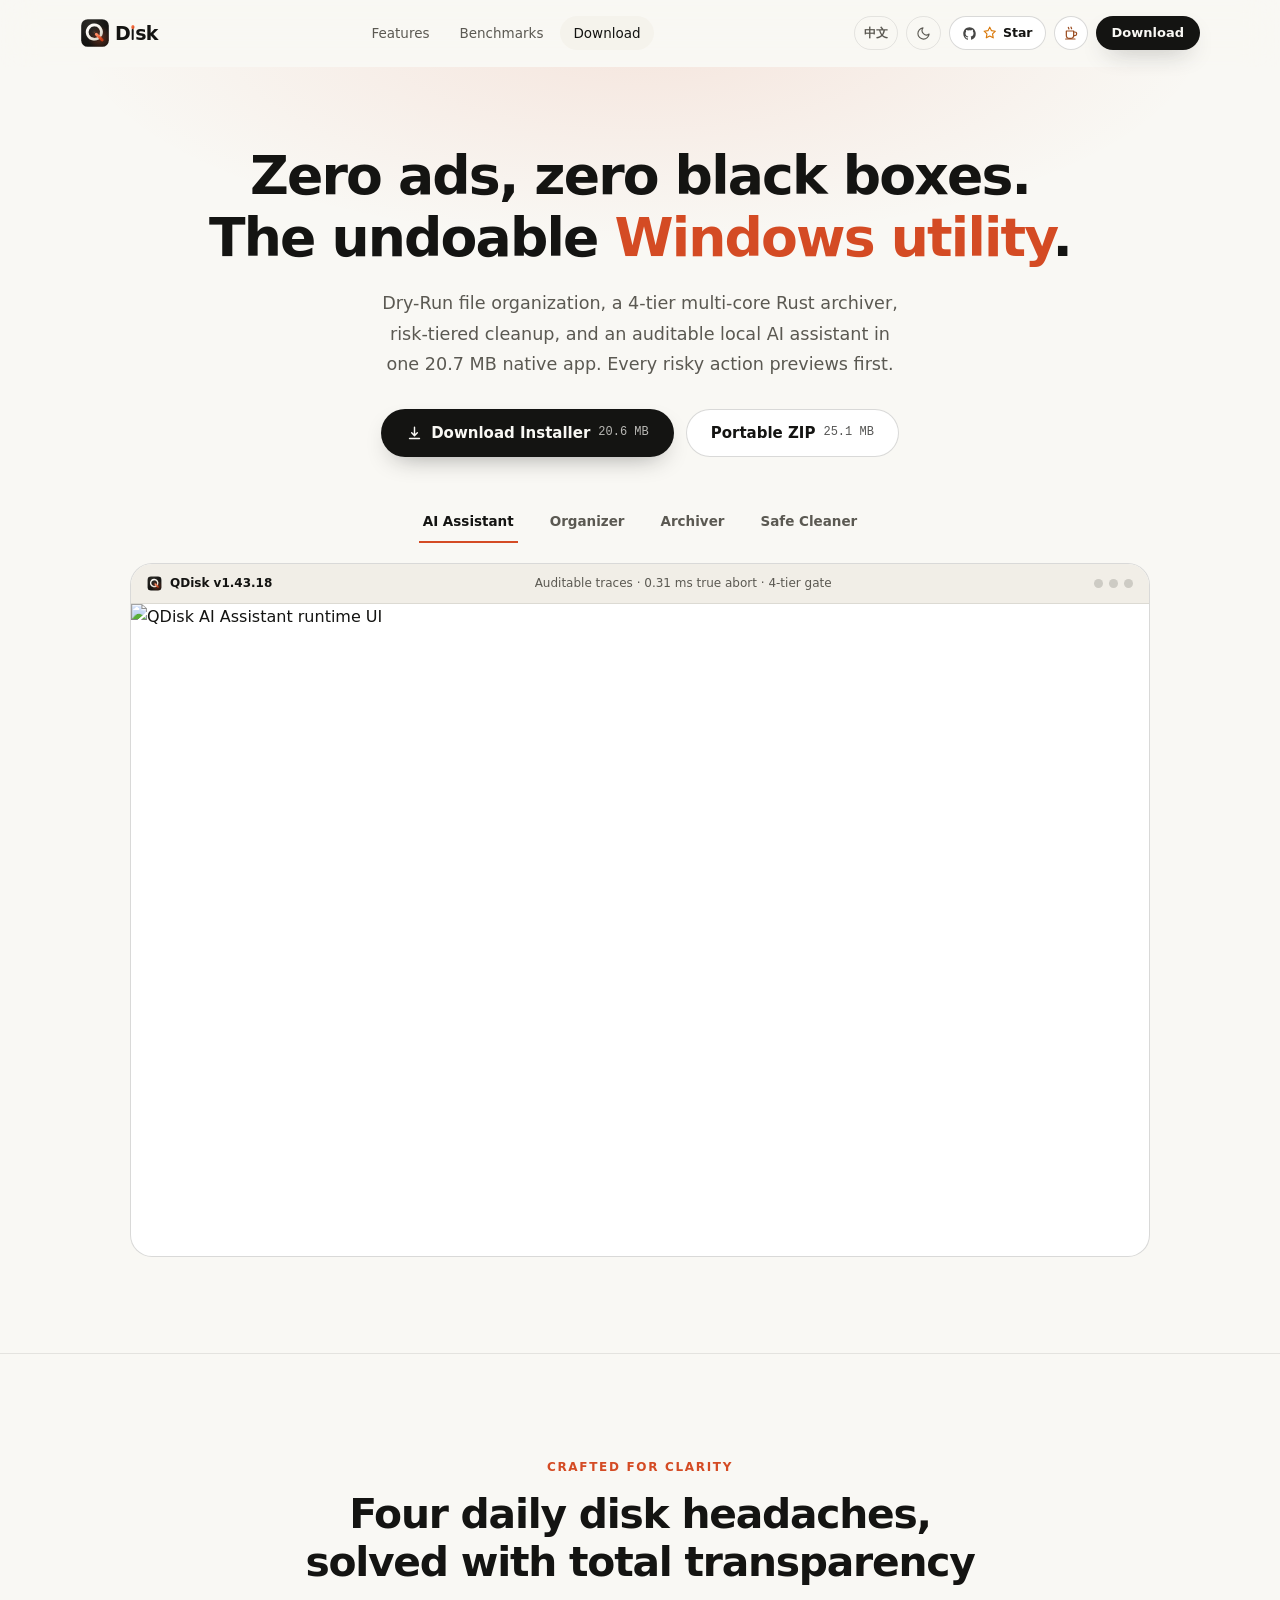
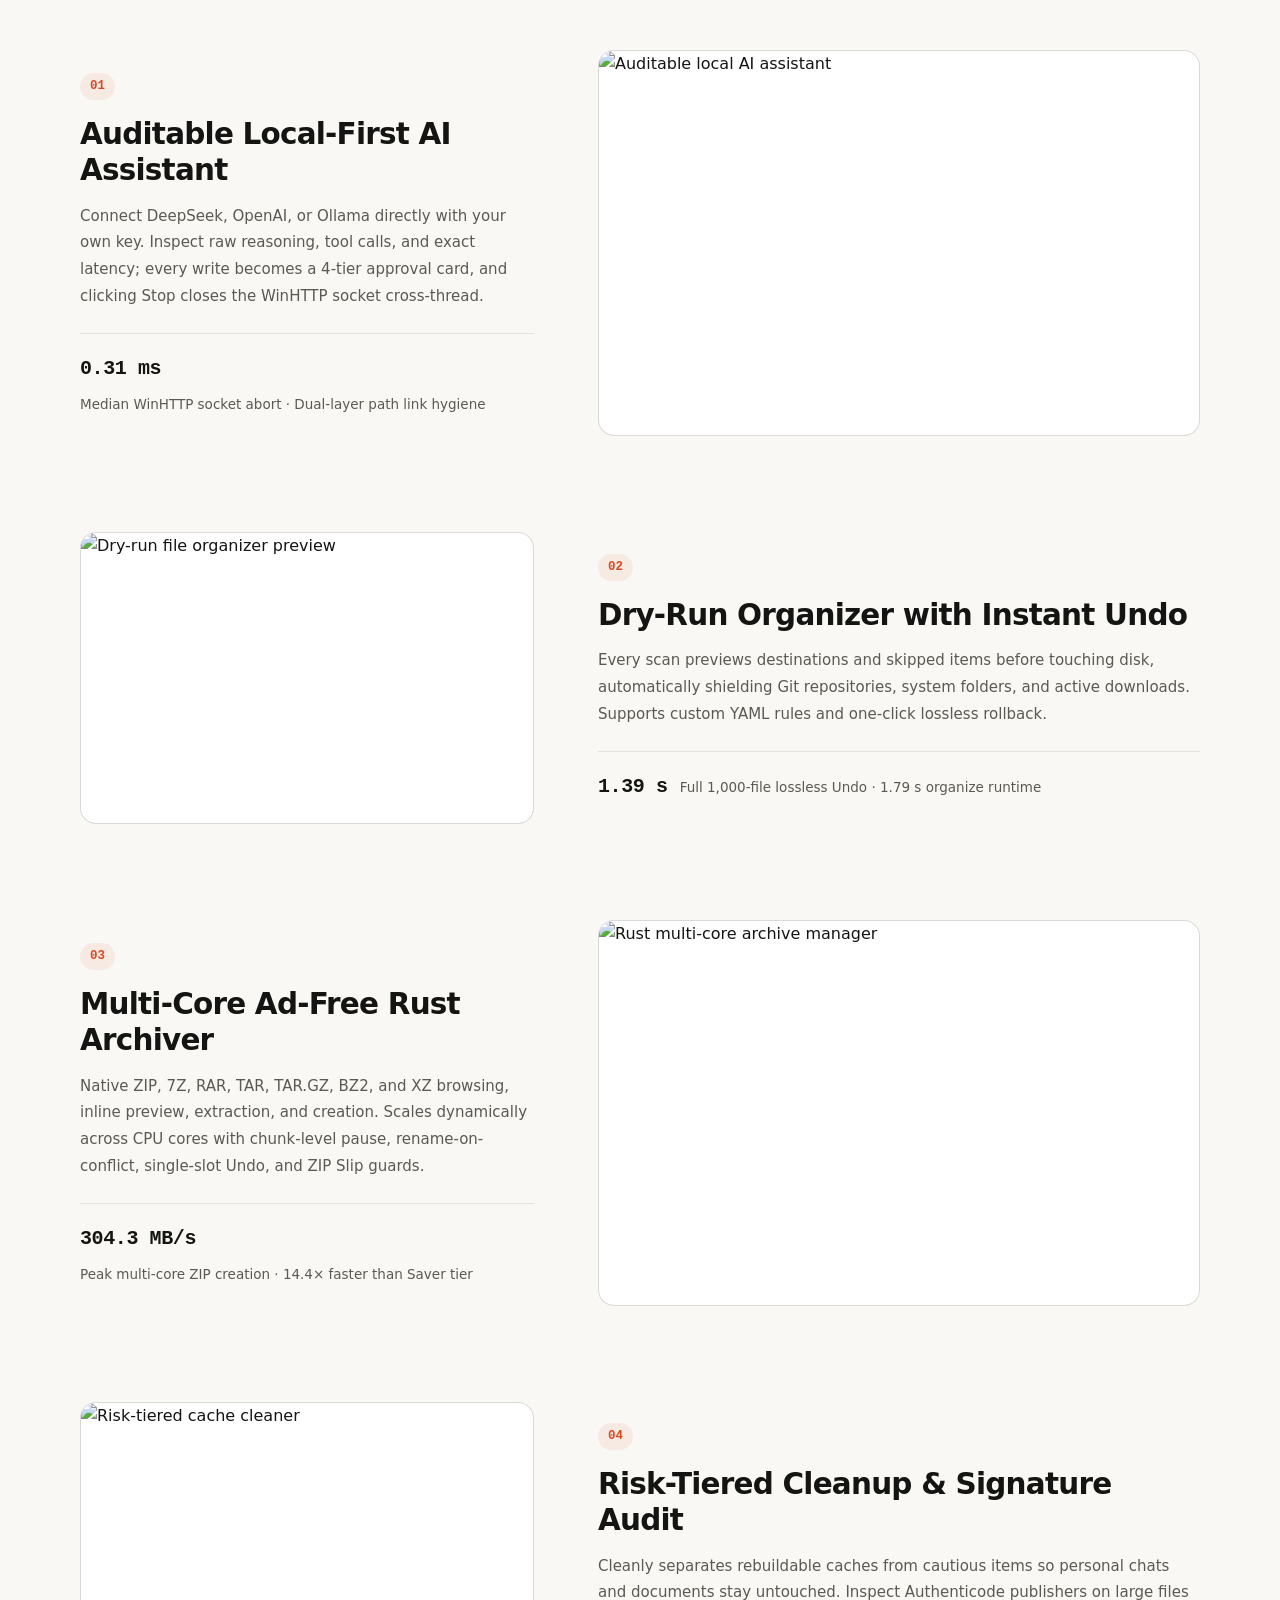
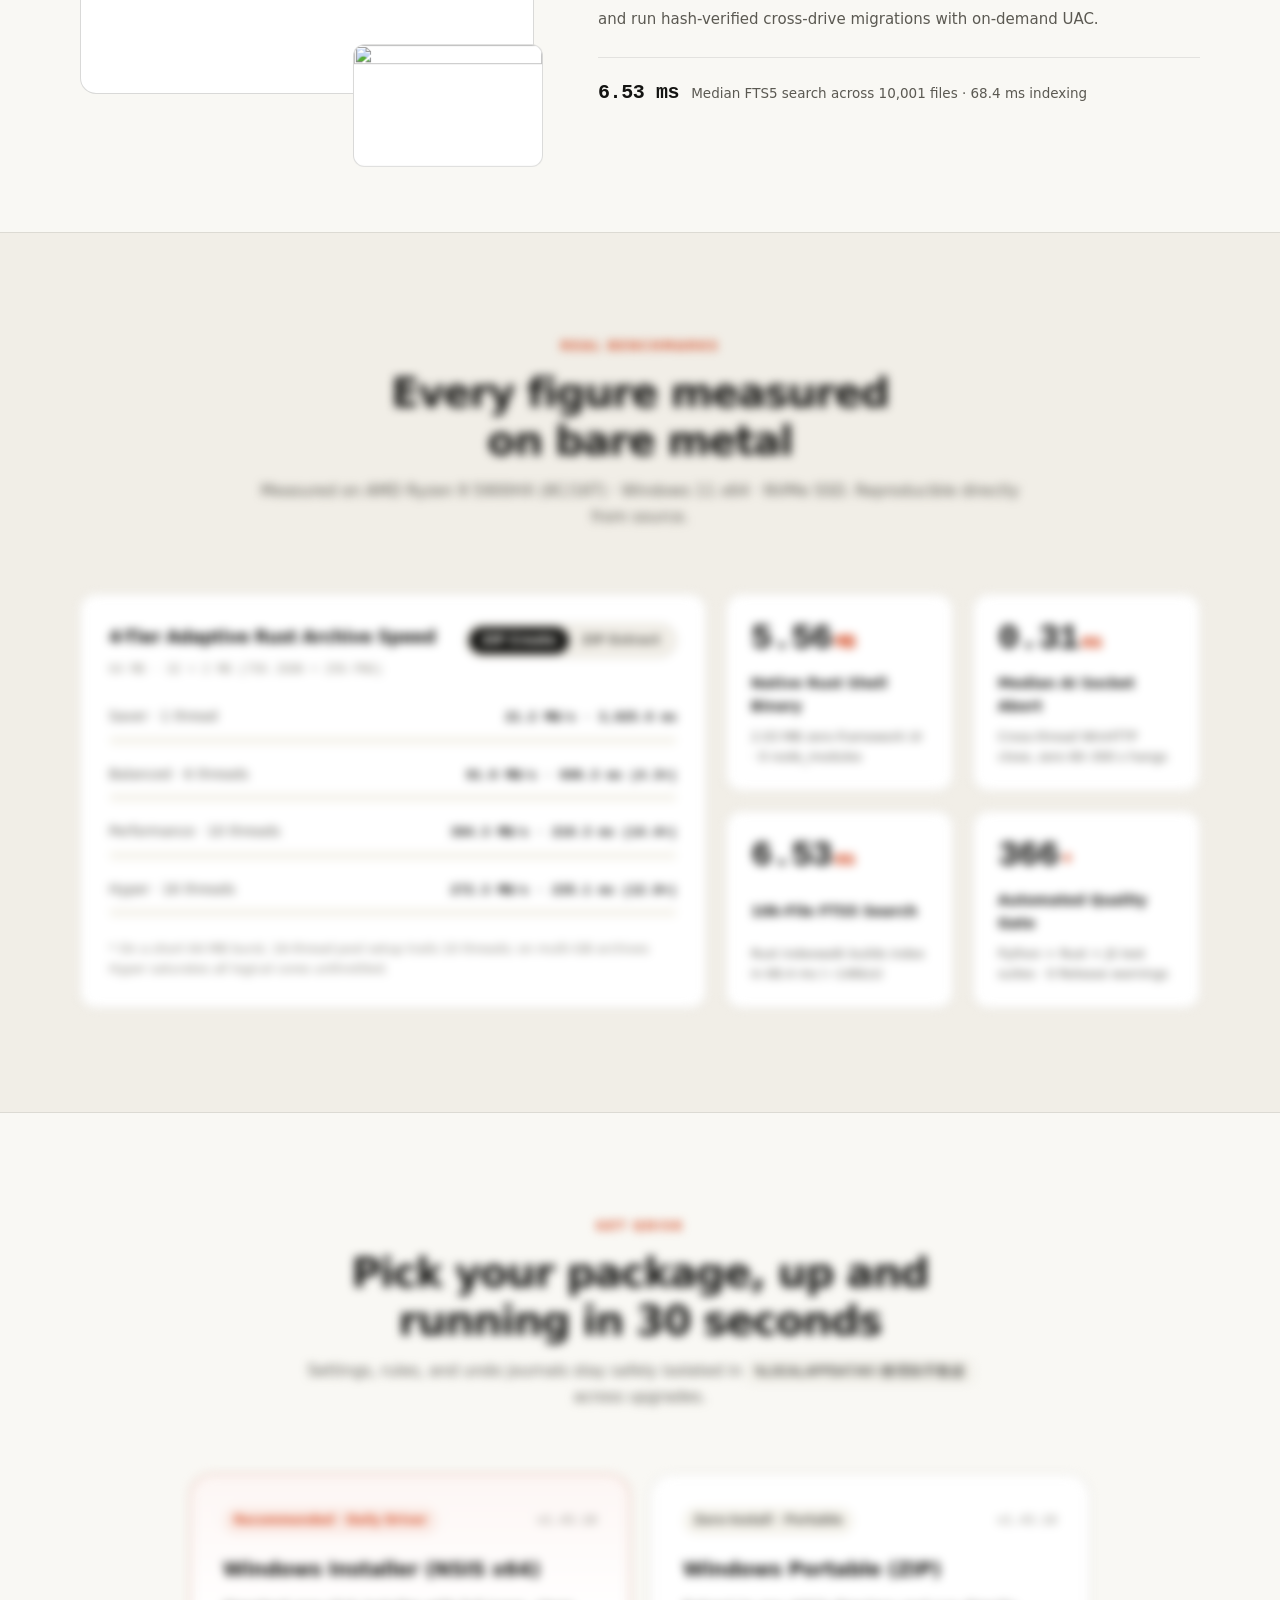
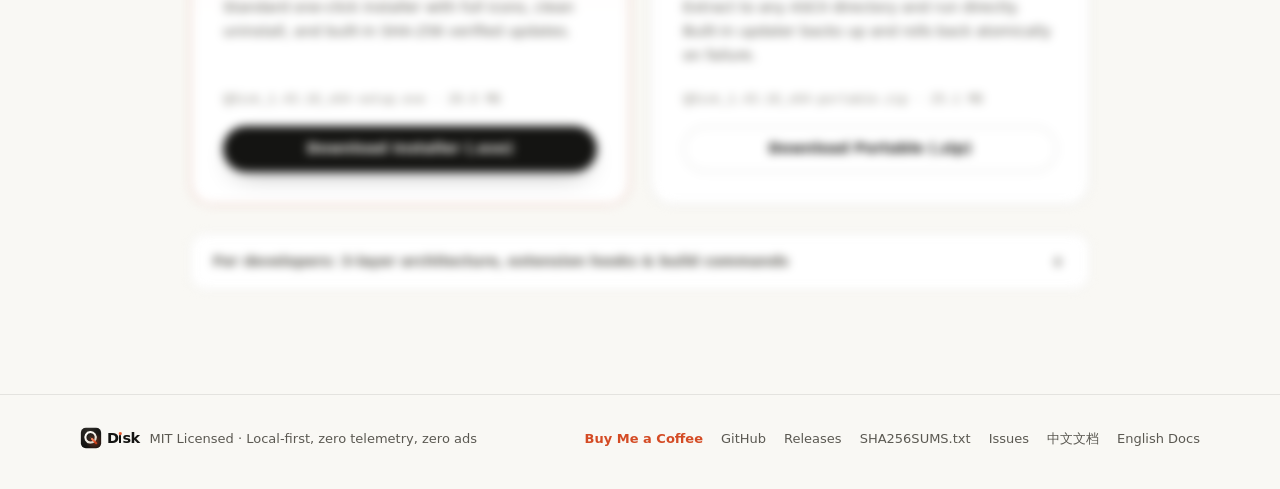
==== commit 9a652a23: "pre-build 1.44.1 (full)" ====
--- a/website/index.html
+++ b/website/index.html
@@ -61,6 +61,14 @@
           <span class="star-label" data-i18n="nav.star">点 Star</span>
           <span class="star-count mono" id="header-star-count" hidden></span>
         </a>
+        <button type="button" class="coffee-btn" id="header-coffee-btn" aria-label="请作者喝杯咖啡" title="请作者喝杯咖啡">
+          <svg class="coffee-ic" viewBox="0 0 24 24" width="16" height="16" fill="none" stroke="currentColor" stroke-width="1.85" stroke-linecap="round" stroke-linejoin="round" aria-hidden="true">
+            <path class="coffee-steam" d="M8 3.5c0 1.1.8 1.4.8 2.5M12 3c0 1.1.8 1.4.8 2.5"/>
+            <path d="M5 9h11v6.2a4.8 4.8 0 0 1-4.8 4.8H9.8A4.8 4.8 0 0 1 5 15.2V9Z"/>
+            <path d="M16 10.5h1.8a2.7 2.7 0 0 1 0 5.4H16"/>
+            <path d="M4 21h14"/>
+          </svg>
+        </button>
         <a class="btn primary sm" href="#download" data-i18n="nav.get">立即下载</a>
       </div>
     </div>
@@ -82,12 +90,12 @@
           </p>
 
           <div class="hero-cta">
-            <a class="btn primary lg" id="hero-dl-installer" href="https://github.com/3347567186/QDisk/releases/download/v1.43.18/QDisk_1.43.18_x64-setup.exe">
+            <a class="btn primary lg" id="hero-dl-installer" href="https://github.com/3347567186/QDisk/releases/download/v1.44.1/QDisk_1.44.1_x64-setup.exe">
               <svg viewBox="0 0 24 24" width="17" height="17" fill="none" stroke="currentColor" stroke-width="2" stroke-linecap="round" stroke-linejoin="round" aria-hidden="true"><path d="M12 3v12m0 0 4-4m-4 4-4-4"/><path d="M5 19h14"/></svg>
               <span data-i18n="hero.dlExe">下载安装版</span>
               <span class="btn-meta mono" id="hero-exe-size">20.7 MB</span>
             </a>
-            <a class="btn secondary lg" id="hero-dl-portable" href="https://github.com/3347567186/QDisk/releases/download/v1.43.18/QDisk_1.43.18_x64-portable.zip">
+            <a class="btn secondary lg" id="hero-dl-portable" href="https://github.com/3347567186/QDisk/releases/download/v1.44.1/QDisk_1.44.1_x64-portable.zip">
               <span data-i18n="hero.dlZip">便携免安装版</span>
               <span class="btn-meta mono" id="hero-zip-size">25.1 MB</span>
             </a>
@@ -107,7 +115,7 @@
             <div class="window-chrome" aria-hidden="true">
               <span class="win-brand">
                 <img src="assets/logo.svg" alt="" width="15" height="15">
-                <span id="win-chrome-title">轻盘 QDisk v1.43.18</span>
+                <span id="win-chrome-title">轻盘 QDisk v1.44.1</span>
               </span>
               <span class="win-caption" id="stage-caption">透明查证 · 0.31 ms 真停止 · 四档权限审批</span>
               <span class="win-dots"><i></i><i></i><i></i></span>
@@ -333,12 +341,12 @@
           <article class="dl-card featured float-in" style="--float-delay: 60ms">
             <div class="dl-top">
               <span class="dl-tag" data-i18n="dl.rec">推荐 · 日常主力</span>
-              <span class="mono dl-ver" id="dl-exe-ver">v1.43.18</span>
+              <span class="mono dl-ver" id="dl-exe-ver">v1.44.1</span>
             </div>
             <h3 data-i18n="dl.exeTitle">Windows 安装版 (NSIS x64)</h3>
             <p data-i18n="dl.exeDesc">一键标准安装，完整桌面与开始菜单图标、干净卸载，软件内自动核验 SHA-256 静默升级。</p>
-            <div class="dl-file mono" id="dl-exe-name">QDisk_1.43.18_x64-setup.exe · 20.7 MB</div>
-            <a class="btn primary full" id="dl-btn-exe" href="https://github.com/3347567186/QDisk/releases/download/v1.43.18/QDisk_1.43.18_x64-setup.exe" data-i18n="dl.exeBtn">
+            <div class="dl-file mono" id="dl-exe-name">QDisk_1.44.1_x64-setup.exe · 20.7 MB</div>
+            <a class="btn primary full" id="dl-btn-exe" href="https://github.com/3347567186/QDisk/releases/download/v1.44.1/QDisk_1.44.1_x64-setup.exe" data-i18n="dl.exeBtn">
               下载安装版 (.exe)
             </a>
           </article>
@@ -346,12 +354,12 @@
           <article class="dl-card float-in" style="--float-delay: 170ms">
             <div class="dl-top">
               <span class="dl-tag subtle" data-i18n="dl.port">免安装 · U 盘随身</span>
-              <span class="mono dl-ver" id="dl-zip-ver">v1.43.18</span>
+              <span class="mono dl-ver" id="dl-zip-ver">v1.44.1</span>
             </div>
             <h3 data-i18n="dl.zipTitle">Windows 便携版 (Portable ZIP)</h3>
             <p data-i18n="dl.zipDesc">解压至纯英文目录即可运行；内置更新器自动备份旧版并原子替换，异常自动回滚。</p>
-            <div class="dl-file mono" id="dl-zip-name">QDisk_1.43.18_x64-portable.zip · 25.1 MB</div>
-            <a class="btn secondary full" id="dl-btn-zip" href="https://github.com/3347567186/QDisk/releases/download/v1.43.18/QDisk_1.43.18_x64-portable.zip" data-i18n="dl.zipBtn">
+            <div class="dl-file mono" id="dl-zip-name">QDisk_1.44.1_x64-portable.zip · 25.1 MB</div>
+            <a class="btn secondary full" id="dl-btn-zip" href="https://github.com/3347567186/QDisk/releases/download/v1.44.1/QDisk_1.44.1_x64-portable.zip" data-i18n="dl.zipBtn">
               下载便携版 (.zip)
             </a>
           </article>
@@ -405,9 +413,10 @@
         <span data-i18n="foot.note">MIT 开源 · 本地优先、零遥测、零广告</span>
       </div>
       <div class="footer-links">
+        <button type="button" class="footer-coffee-link" id="footer-coffee-btn" data-i18n="foot.coffee">请作者喝杯咖啡</button>
         <a href="https://github.com/3347567186/QDisk" target="_blank" rel="noopener">GitHub</a>
         <a href="https://github.com/3347567186/QDisk/releases/latest" target="_blank" rel="noopener">Releases</a>
-        <a id="dl-sha-link" href="https://github.com/3347567186/QDisk/releases/download/v1.43.18/SHA256SUMS.txt" target="_blank" rel="noopener">SHA256SUMS.txt</a>
+        <a id="dl-sha-link" href="https://github.com/3347567186/QDisk/releases/download/v1.44.1/SHA256SUMS.txt" target="_blank" rel="noopener">SHA256SUMS.txt</a>
         <a href="https://github.com/3347567186/QDisk/issues" target="_blank" rel="noopener">Issues</a>
         <a href="https://github.com/3347567186/QDisk/blob/main/README.md" target="_blank" rel="noopener">中文文档</a>
         <a href="https://github.com/3347567186/QDisk/blob/main/README.en.md" target="_blank" rel="noopener">English Docs</a>
@@ -415,6 +424,55 @@
     </div>
   </footer>
 
+  <!-- Sponsor / Buy Me a Coffee Modal Dialog -->
+  <dialog class="sponsor-dialog" id="sponsor-dialog" closedby="any" aria-labelledby="sponsor-title">
+    <div class="sponsor-sheet">
+      <div class="sponsor-head">
+        <div class="sponsor-badge" aria-hidden="true">
+          <svg viewBox="0 0 24 24" width="20" height="20" fill="none" stroke="currentColor" stroke-width="1.9" stroke-linecap="round" stroke-linejoin="round">
+            <path d="M8 3.5c0 1.1.8 1.4.8 2.5M12 3c0 1.1.8 1.4.8 2.5"/>
+            <path d="M5 9h11v6.2a4.8 4.8 0 0 1-4.8 4.8H9.8A4.8 4.8 0 0 1 5 15.2V9Z"/>
+            <path d="M16 10.5h1.8a2.7 2.7 0 0 1 0 5.4H16"/>
+            <path d="M4 21h14"/>
+          </svg>
+        </div>
+        <div class="sponsor-head-copy">
+          <h2 id="sponsor-title" data-i18n="sponsor.title">请作者喝杯咖啡</h2>
+          <p class="sponsor-sub" data-i18n="sponsor.sub">软件独立开发与持续维护不易，如果轻盘 QDisk 帮你省下了时间和空间，欢迎请作者喝杯咖啡，后续会更加努力打磨和优化软件，谢谢支持！</p>
+        </div>
+        <button type="button" class="sponsor-close" id="sponsor-close-x" aria-label="关闭">
+          <svg viewBox="0 0 24 24" width="16" height="16" fill="none" stroke="currentColor" stroke-width="2" stroke-linecap="round"><path d="M18 6 6 18M6 6l12 12"/></svg>
+        </button>
+      </div>
+
+      <div class="sponsor-grid">
+        <figure class="sponsor-card sponsor-wechat">
+          <div class="sponsor-qr-frame">
+            <img src="assets/sponsor/wechat.jpg" alt="微信赞赏码" width="240" height="320" loading="lazy" decoding="async">
+          </div>
+          <figcaption>
+            <span class="sponsor-dot" aria-hidden="true"></span>
+            <span data-i18n="sponsor.wechat">微信支付 · 扫一扫赞赏</span>
+          </figcaption>
+        </figure>
+        <figure class="sponsor-card sponsor-alipay">
+          <div class="sponsor-qr-frame">
+            <img src="assets/sponsor/alipay.jpg" alt="支付宝赞赏码" width="240" height="320" loading="lazy" decoding="async">
+          </div>
+          <figcaption>
+            <span class="sponsor-dot" aria-hidden="true"></span>
+            <span data-i18n="sponsor.alipay">支付宝 · 扫一扫赞赏</span>
+          </figcaption>
+        </figure>
+      </div>
+
+      <div class="sponsor-foot">
+        <p class="sponsor-note" data-i18n="sponsor.note">轻盘永久免费开源、零广告 · 随心赞赏，在 GitHub 点 Star 同样是莫大的鼓励</p>
+        <button type="button" class="btn secondary sm" id="sponsor-close-btn" data-i18n="sponsor.close">谢谢，先逛逛</button>
+      </div>
+    </div>
+  </dialog>
+
   <script src="app.js" defer></script>
 </body>
 </html>
--- a/website/styles.css
+++ b/website/styles.css
@@ -393,6 +393,295 @@
   }
 }
 
+/* Coffee Sponsor Icon Button beside Star Pill */
+.coffee-btn {
+  width: 34px;
+  height: 34px;
+  padding: 0;
+  border-radius: 999px;
+  border: 1px solid var(--line-strong);
+  background: var(--surface);
+  color: light-dark(#9a4b1f, #f5b982);
+  display: inline-flex;
+  align-items: center;
+  justify-content: center;
+  cursor: pointer;
+  box-shadow: var(--shadow-sm);
+  transition: border-color 0.2s ease, background-color 0.2s ease, color 0.2s ease, transform 0.2s var(--ease-out), box-shadow 0.2s ease;
+}
+
+.coffee-btn:hover {
+  border-color: color-mix(in srgb, #e85a2c 50%, var(--line-strong));
+  background: color-mix(in srgb, #e85a2c 10%, var(--surface));
+  color: var(--accent);
+  box-shadow: 0 6px 18px -10px rgba(232, 90, 44, 0.5);
+}
+
+.coffee-btn:focus-visible {
+  outline: 2px solid var(--accent);
+  outline-offset: 2px;
+}
+
+.coffee-btn .coffee-ic {
+  transition: transform 0.28s var(--ease-out);
+}
+
+@media (prefers-reduced-motion: no-preference) {
+  .coffee-btn:hover {
+    transform: translateY(-1px);
+  }
+  .coffee-btn:hover .coffee-ic {
+    transform: scale(1.1) rotate(-6deg);
+  }
+}
+
+.footer-coffee-link {
+  border: 0;
+  background: none;
+  padding: 0;
+  font: inherit;
+  color: var(--accent);
+  font-weight: 600;
+  cursor: pointer;
+  transition: opacity 0.18s ease;
+}
+
+.footer-coffee-link:hover {
+  opacity: 0.8;
+  text-decoration: underline;
+  text-underline-offset: 3px;
+}
+
+/* Native <dialog> Sponsor Modal (modern-web-guidance compliant) */
+dialog.sponsor-dialog {
+  margin: auto;
+  padding: 0;
+  border: 1px solid var(--line-strong);
+  border-radius: 22px;
+  background: var(--surface);
+  color: var(--ink);
+  width: min(600px, calc(100vw - 28px));
+  max-height: calc(100dvh - 32px);
+  box-shadow: 0 28px 80px -24px rgba(0, 0, 0, 0.42), 0 0 0 1px color-mix(in srgb, var(--ink) 4%, transparent);
+  opacity: 0;
+  transition-property: opacity, transform, display, overlay;
+  transition-duration: 0.24s;
+  transition-timing-function: var(--ease-out);
+  transition-behavior: allow-discrete;
+}
+
+dialog.sponsor-dialog:modal {
+  overscroll-behavior: contain;
+}
+
+@media (prefers-reduced-motion: no-preference) {
+  dialog.sponsor-dialog {
+    transform: translateY(10px) scale(0.96);
+  }
+}
+
+dialog.sponsor-dialog::backdrop {
+  background-color: rgba(14, 14, 12, 0);
+  backdrop-filter: blur(0px);
+  overflow: hidden;
+  overscroll-behavior: contain;
+  transition-property: background-color, backdrop-filter, display, overlay;
+  transition-duration: 0.24s;
+  transition-timing-function: var(--ease-out);
+  transition-behavior: allow-discrete;
+}
+
+dialog.sponsor-dialog[open]:where(:not([data-closing])) {
+  opacity: 1;
+}
+
+@starting-style {
+  dialog.sponsor-dialog[open]:where(:not([data-closing])) {
+    opacity: 0;
+  }
+}
+
+@media (prefers-reduced-motion: no-preference) {
+  dialog.sponsor-dialog[open]:where(:not([data-closing])) {
+    transform: translateY(0) scale(1);
+  }
+  @starting-style {
+    dialog.sponsor-dialog[open]:where(:not([data-closing])) {
+      transform: translateY(10px) scale(0.96);
+    }
+  }
+}
+
+dialog.sponsor-dialog[open]:where(:not([data-closing]))::backdrop {
+  background-color: rgba(14, 14, 12, 0.56);
+  backdrop-filter: blur(6px);
+}
+
+@starting-style {
+  dialog.sponsor-dialog[open]:where(:not([data-closing]))::backdrop {
+    background-color: rgba(14, 14, 12, 0);
+    backdrop-filter: blur(0px);
+  }
+}
+
+@media (prefers-reduced-motion: reduce) {
+  dialog.sponsor-dialog,
+  dialog.sponsor-dialog::backdrop {
+    transition-duration: 0.1s;
+  }
+}
+
+.sponsor-sheet {
+  padding: 24px 24px 20px;
+  display: flex;
+  flex-direction: column;
+  gap: 20px;
+}
+
+.sponsor-head {
+  display: flex;
+  align-items: flex-start;
+  gap: 14px;
+}
+
+.sponsor-badge {
+  flex: 0 0 auto;
+  width: 42px;
+  height: 42px;
+  border-radius: 13px;
+  display: grid;
+  place-items: center;
+  color: var(--accent);
+  background: color-mix(in srgb, var(--accent) 12%, var(--surface-2));
+  border: 1px solid color-mix(in srgb, var(--accent) 26%, var(--line));
+}
+
+.sponsor-head-copy {
+  flex: 1 1 auto;
+  min-width: 0;
+}
+
+.sponsor-head-copy h2 {
+  margin: 0 0 6px;
+  font-size: 19px;
+  line-height: 1.25;
+  letter-spacing: -0.02em;
+  color: var(--ink);
+}
+
+.sponsor-sub {
+  margin: 0;
+  font-size: 13.5px;
+  line-height: 1.6;
+  color: var(--ink-2);
+}
+
+.sponsor-close {
+  flex: 0 0 auto;
+  width: 32px;
+  height: 32px;
+  border-radius: 999px;
+  border: 1px solid var(--line);
+  background: var(--surface-2);
+  color: var(--ink-2);
+  display: grid;
+  place-items: center;
+  cursor: pointer;
+  transition: background-color 0.18s ease, color 0.18s ease, border-color 0.18s ease;
+}
+
+.sponsor-close:hover {
+  color: var(--ink);
+  border-color: var(--line-strong);
+  background: var(--surface);
+}
+
+.sponsor-grid {
+  display: grid;
+  grid-template-columns: repeat(2, minmax(0, 1fr));
+  gap: 16px;
+}
+
+.sponsor-card {
+  margin: 0;
+  padding: 14px;
+  border-radius: 16px;
+  background: var(--surface-2);
+  border: 1px solid var(--line);
+  display: flex;
+  flex-direction: column;
+  align-items: center;
+  gap: 12px;
+  transition: border-color 0.2s ease, transform 0.2s var(--ease-out);
+}
+
+.sponsor-card:hover {
+  border-color: var(--line-strong);
+}
+
+.sponsor-qr-frame {
+  width: 100%;
+  aspect-ratio: 3 / 4;
+  max-width: 230px;
+  border-radius: 12px;
+  background: #ffffff;
+  overflow: hidden;
+  border: 1px solid rgba(0, 0, 0, 0.08);
+  box-shadow: 0 8px 20px -14px rgba(0, 0, 0, 0.28);
+  display: flex;
+  align-items: center;
+  justify-content: center;
+}
+
+.sponsor-qr-frame img {
+  width: 100%;
+  height: 100%;
+  object-fit: contain;
+  display: block;
+}
+
+.sponsor-card figcaption {
+  display: inline-flex;
+  align-items: center;
+  gap: 7px;
+  font-size: 13px;
+  font-weight: 600;
+  color: var(--ink);
+}
+
+.sponsor-dot {
+  width: 8px;
+  height: 8px;
+  border-radius: 999px;
+}
+
+.sponsor-wechat .sponsor-dot { background: #07c160; }
+.sponsor-alipay .sponsor-dot { background: #1677ff; }
+
+.sponsor-foot {
+  display: flex;
+  align-items: center;
+  justify-content: space-between;
+  gap: 14px;
+  padding-top: 12px;
+  border-top: 1px solid var(--line);
+}
+
+.sponsor-note {
+  margin: 0;
+  font-size: 12.5px;
+  line-height: 1.5;
+  color: var(--ink-3);
+}
+
+@media (max-width: 560px) {
+  .sponsor-sheet { padding: 18px 16px 16px; gap: 14px; }
+  .sponsor-grid { gap: 10px; }
+  .sponsor-card { padding: 10px; gap: 8px; }
+  .sponsor-card figcaption { font-size: 12px; }
+  .sponsor-foot { flex-direction: column; align-items: stretch; text-align: center; }
+}
+
 /* ---------------- Buttons ---------------- */
 .btn {
   display: inline-flex;
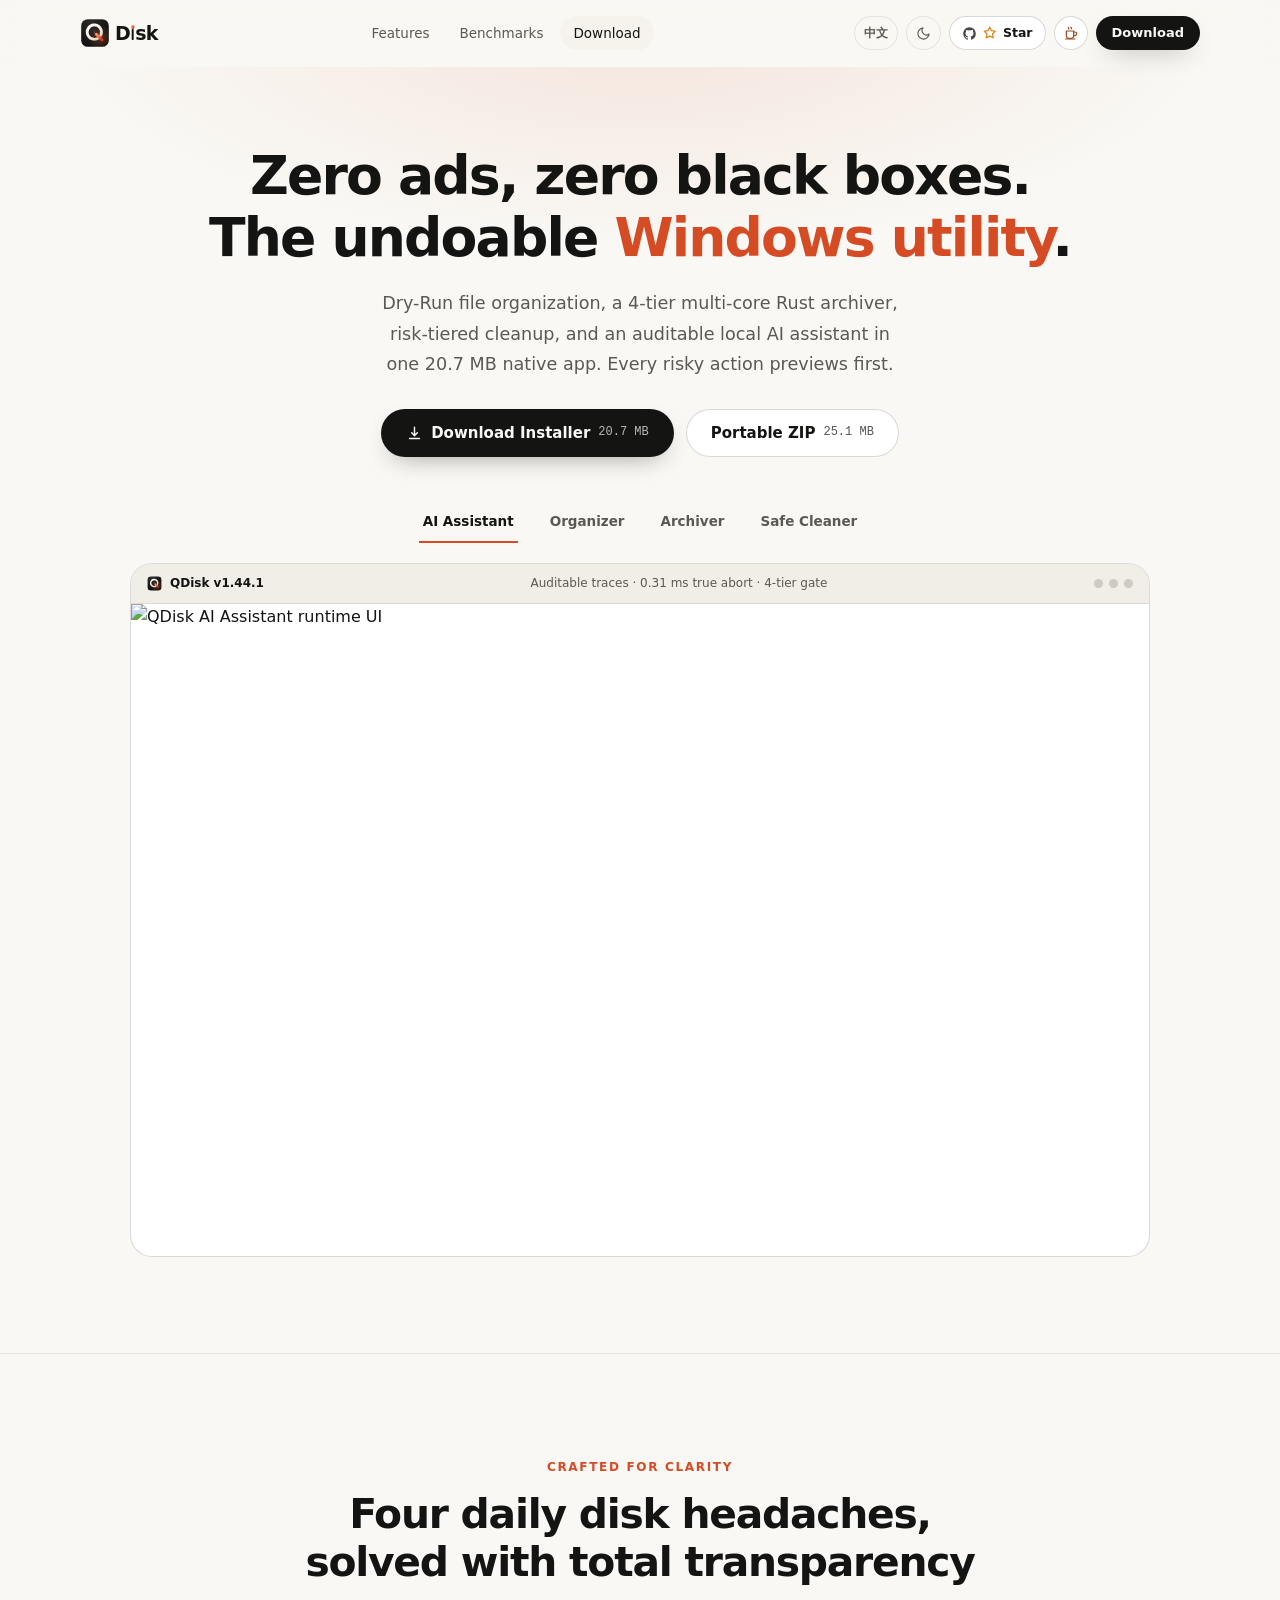
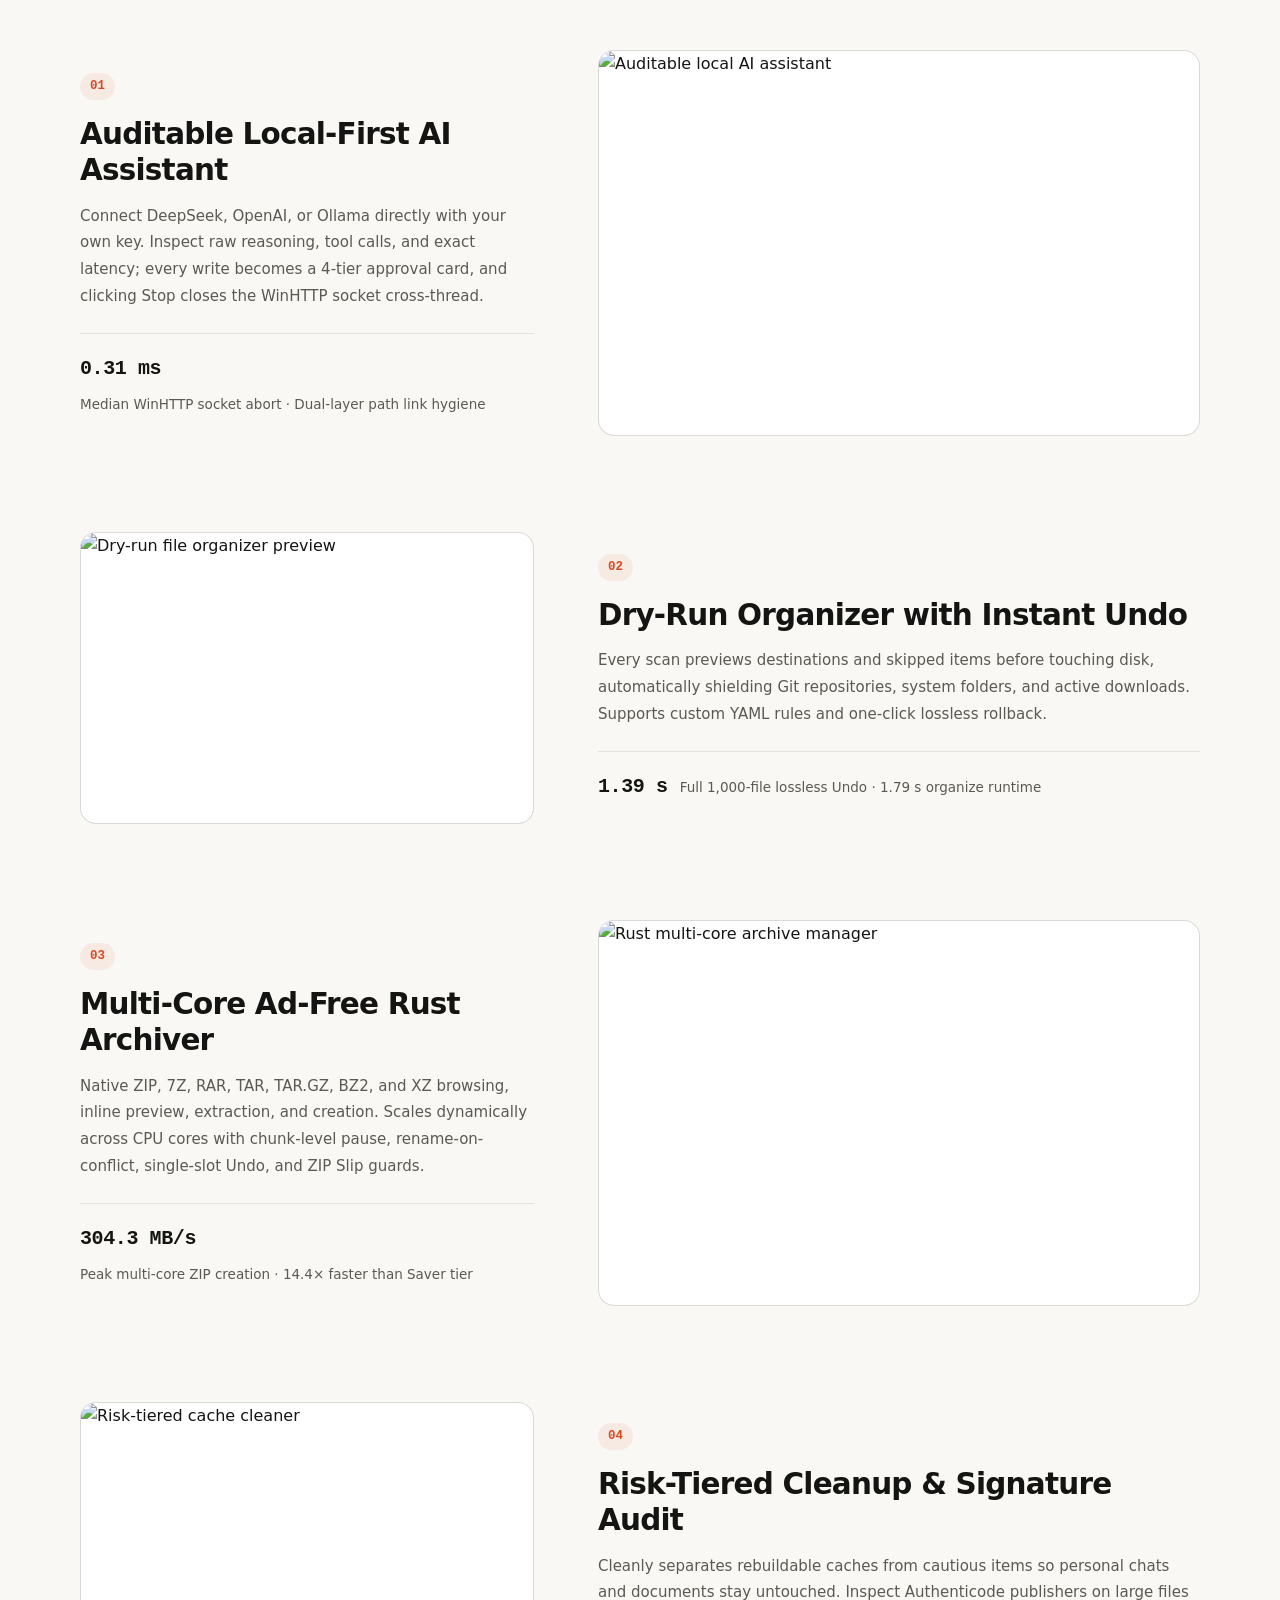
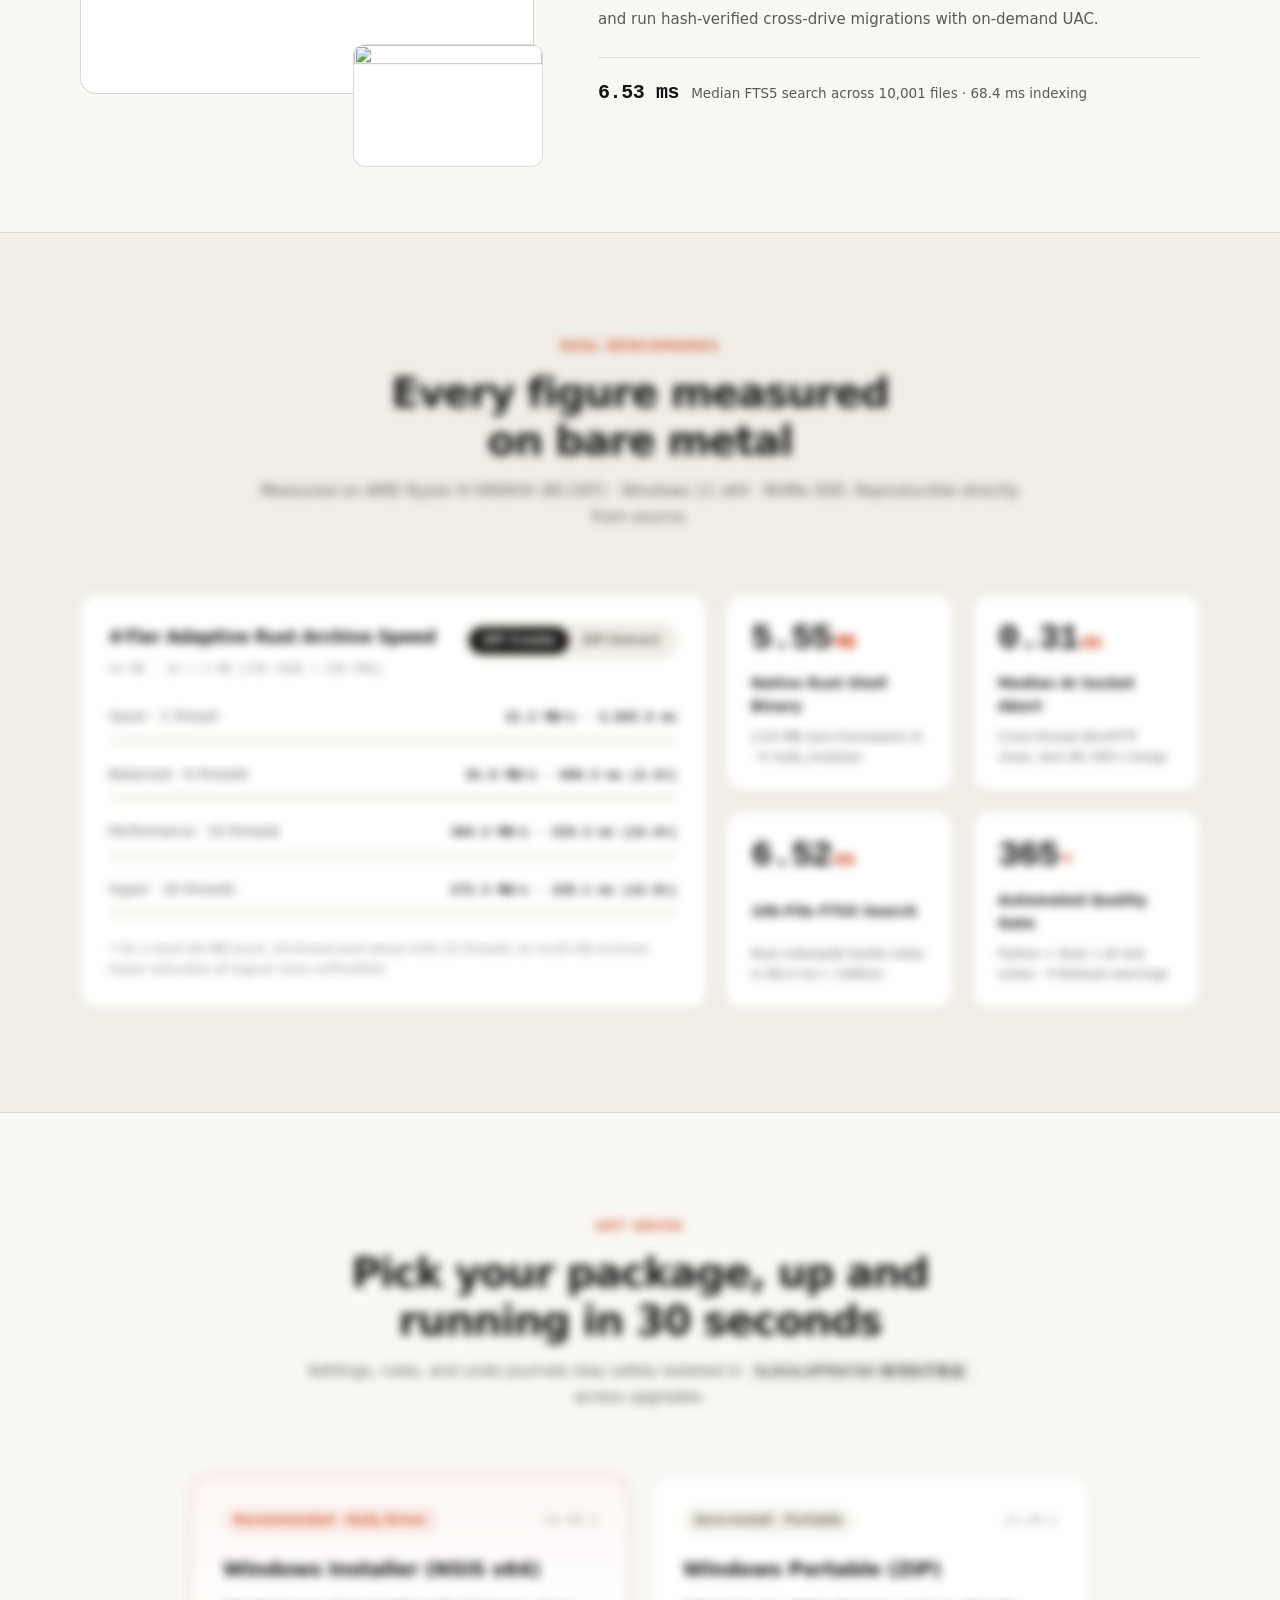
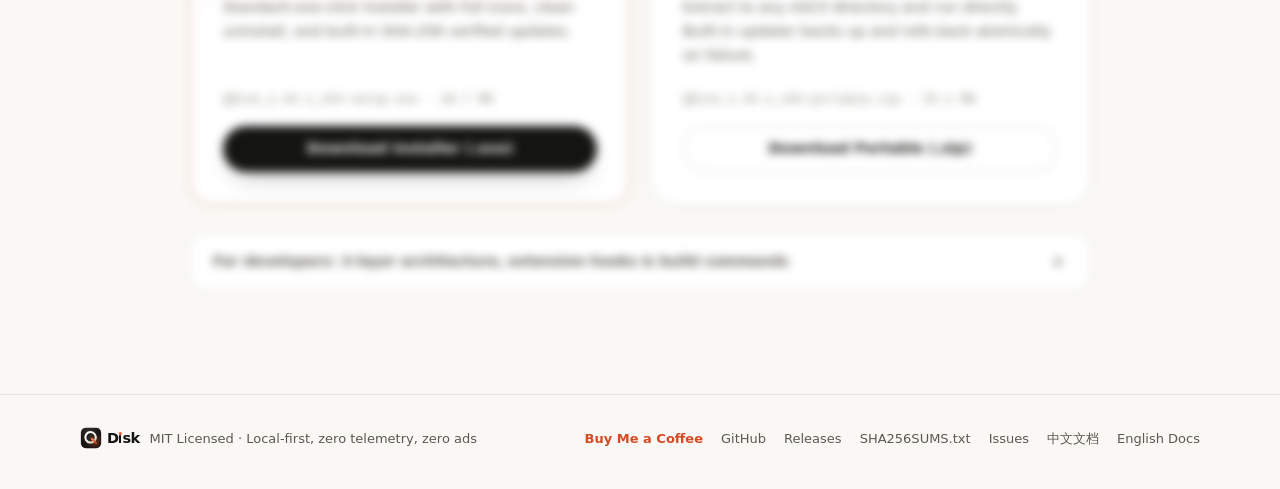
==== commit 6831de3c: "pre-build 1.45.0 (full)" ====
--- a/website/index.html
+++ b/website/index.html
@@ -255,8 +255,8 @@
                 <span class="panel-sub mono">64 MB · 32 × 2 MB (75% JSON + 25% PNG)</span>
               </div>
               <div class="seg-switch" role="group" aria-label="Benchmark dataset">
-                <button type="button" class="seg-btn active" data-bench-mode="create" data-i18n="bench.modeCreate">ZIP 压缩</button>
-                <button type="button" class="seg-btn" data-bench-mode="extract" data-i18n="bench.modeExtract">ZIP 解压</button>
+                <button type="button" class="seg-btn active" data-bench-mode="create" aria-pressed="true" data-i18n="bench.modeCreate">ZIP 压缩</button>
+                <button type="button" class="seg-btn" data-bench-mode="extract" aria-pressed="false" data-i18n="bench.modeExtract">ZIP 解压</button>
               </div>
             </div>
 
@@ -394,6 +394,7 @@
 node src/web/js/ai/pages.selftest.mjs &amp;&amp; node src/web/js/ai/agent.selftest.mjs
 pwsh -NoProfile -ExecutionPolicy Bypass -File .\build.ps1</code></pre>
               <button type="button" class="btn ghost sm copy-btn" id="copy-dev-cmd" data-i18n="dev.copy">复制命令</button>
+              <span class="sr-only" id="copy-dev-status" role="status"></span>
             </div>
           </div>
         </details>
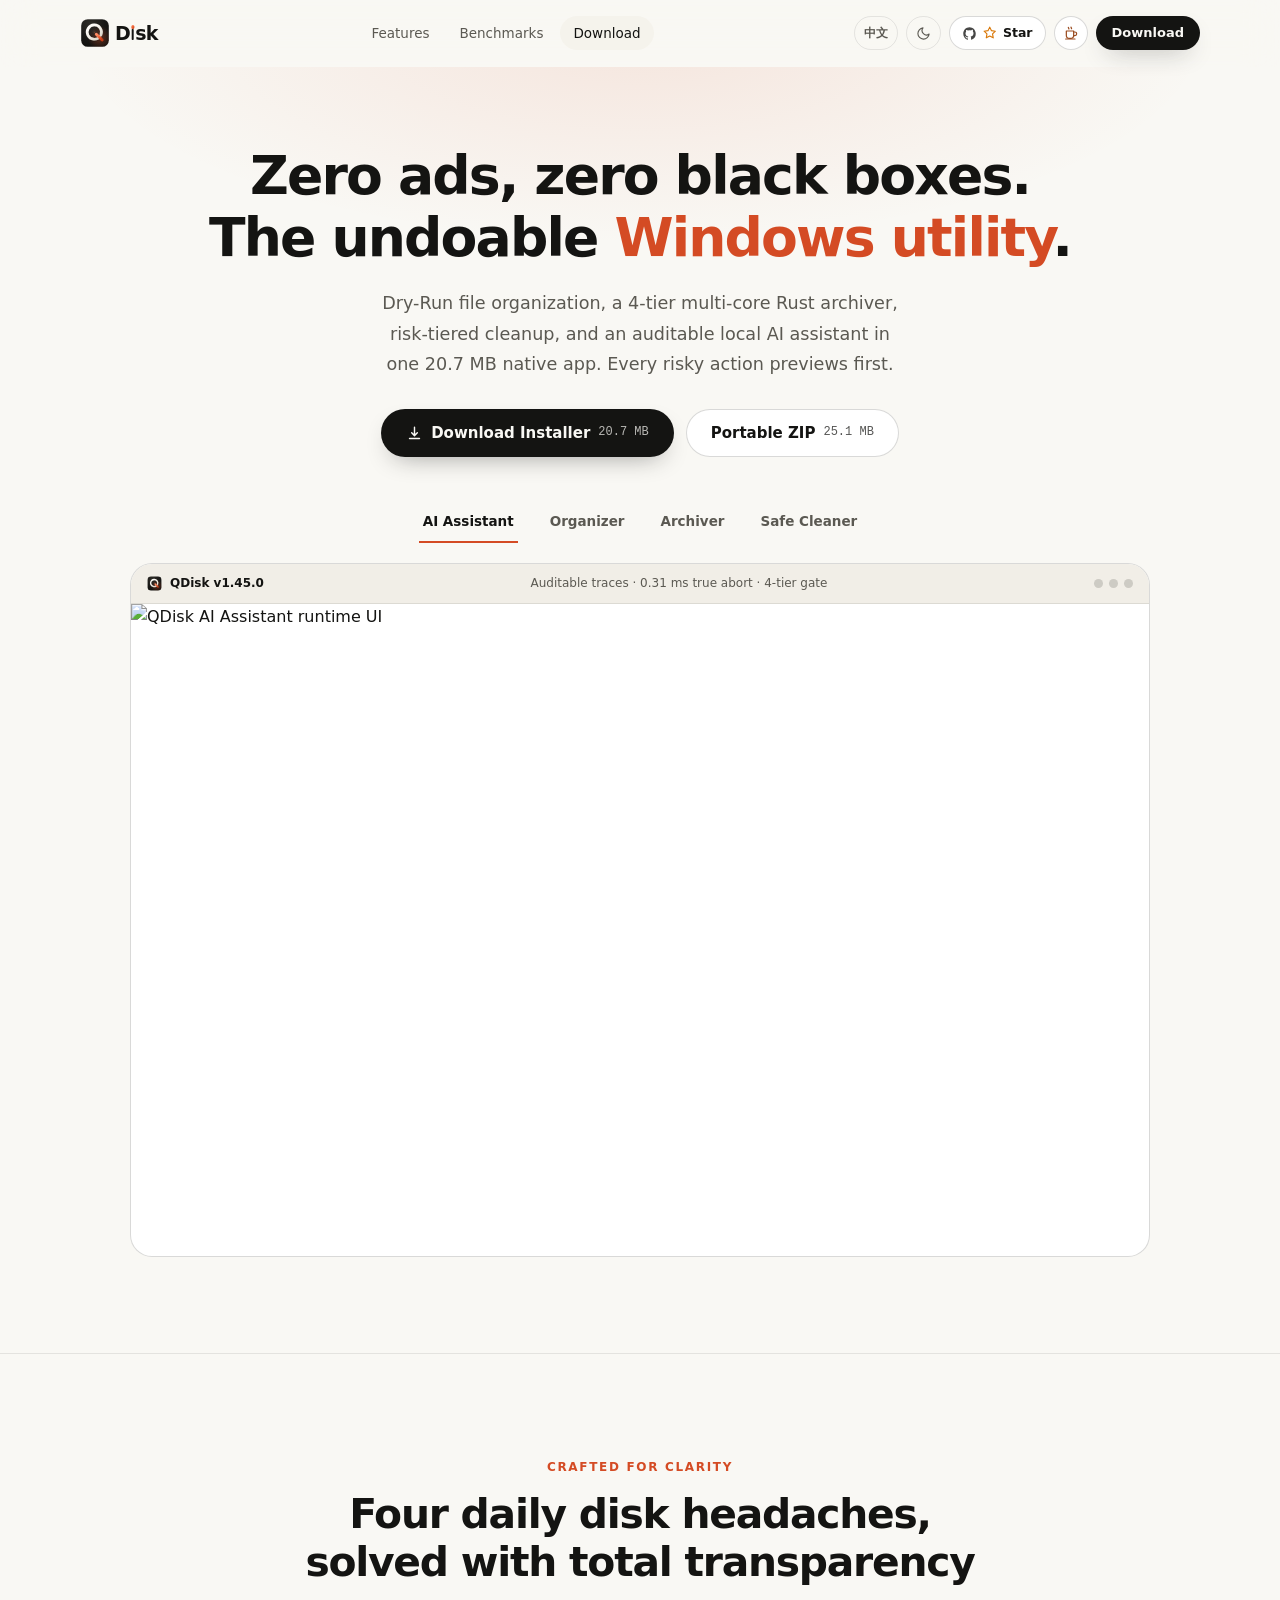
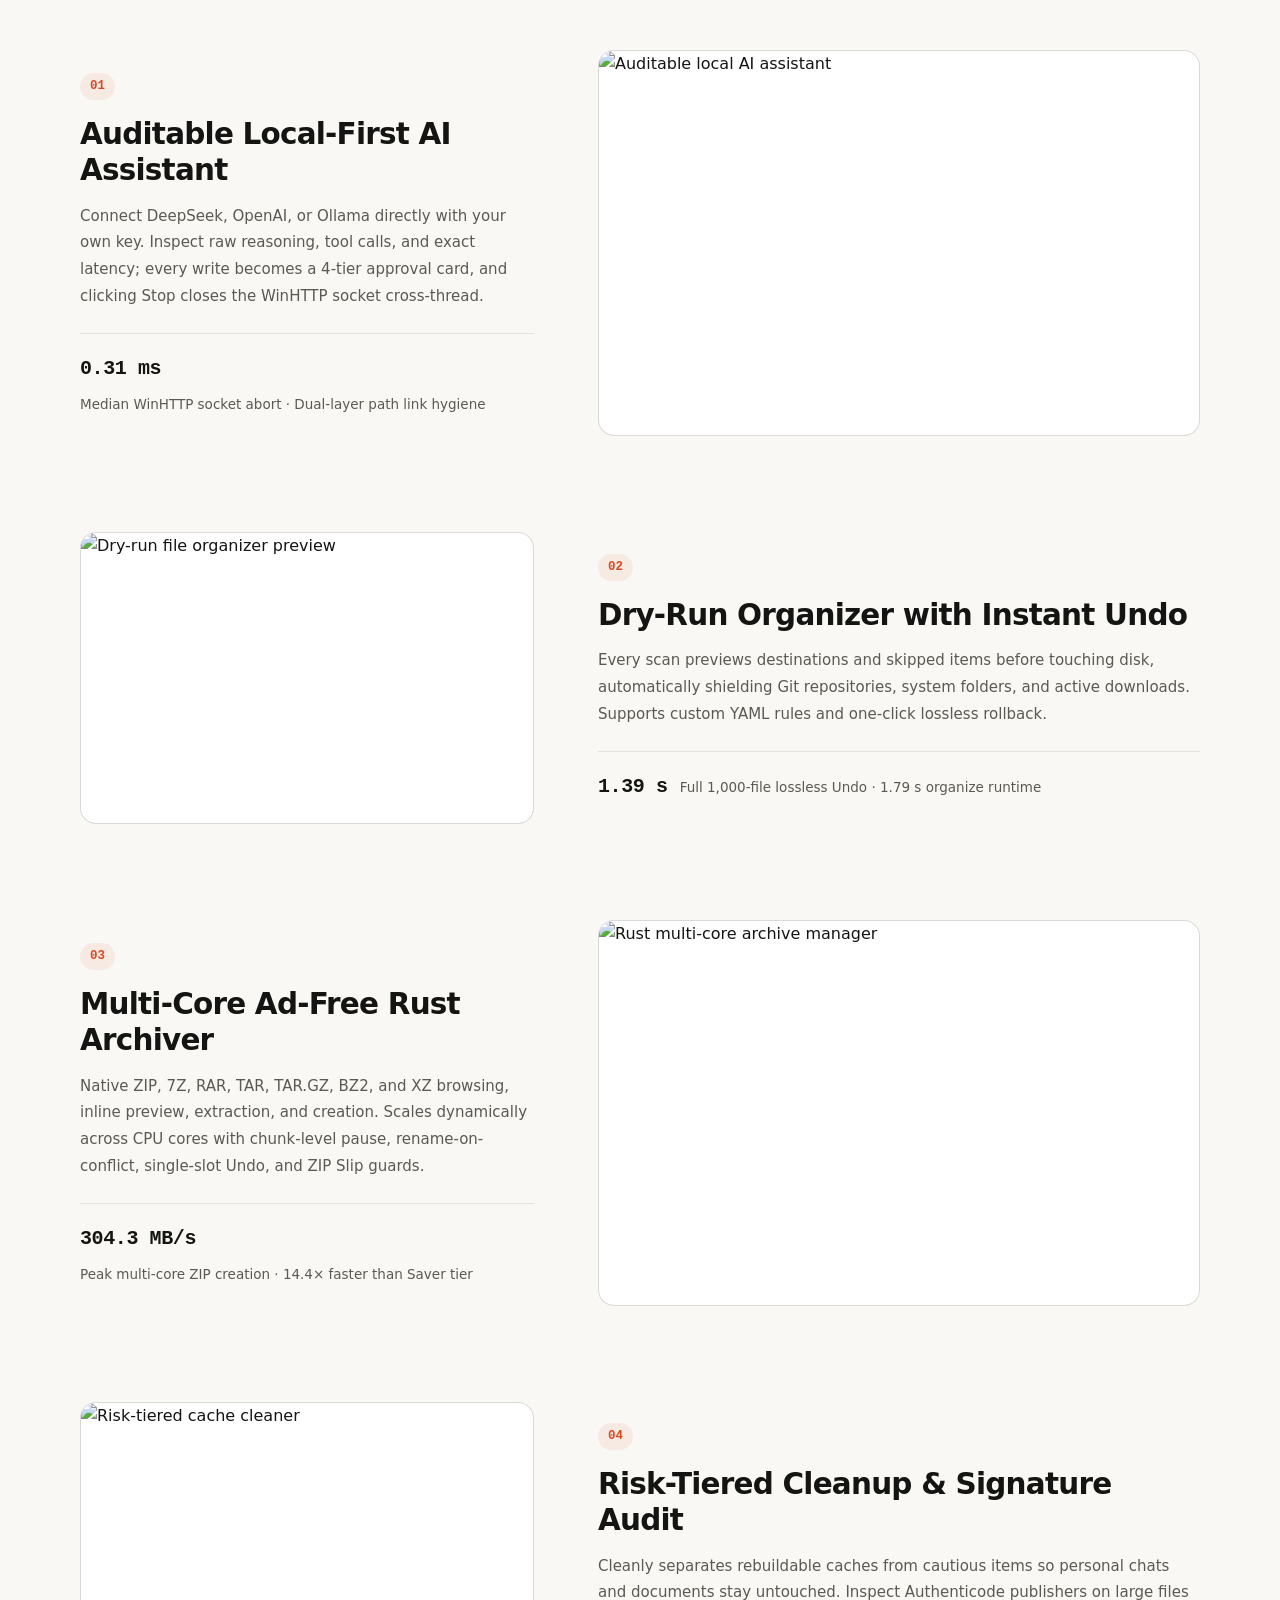
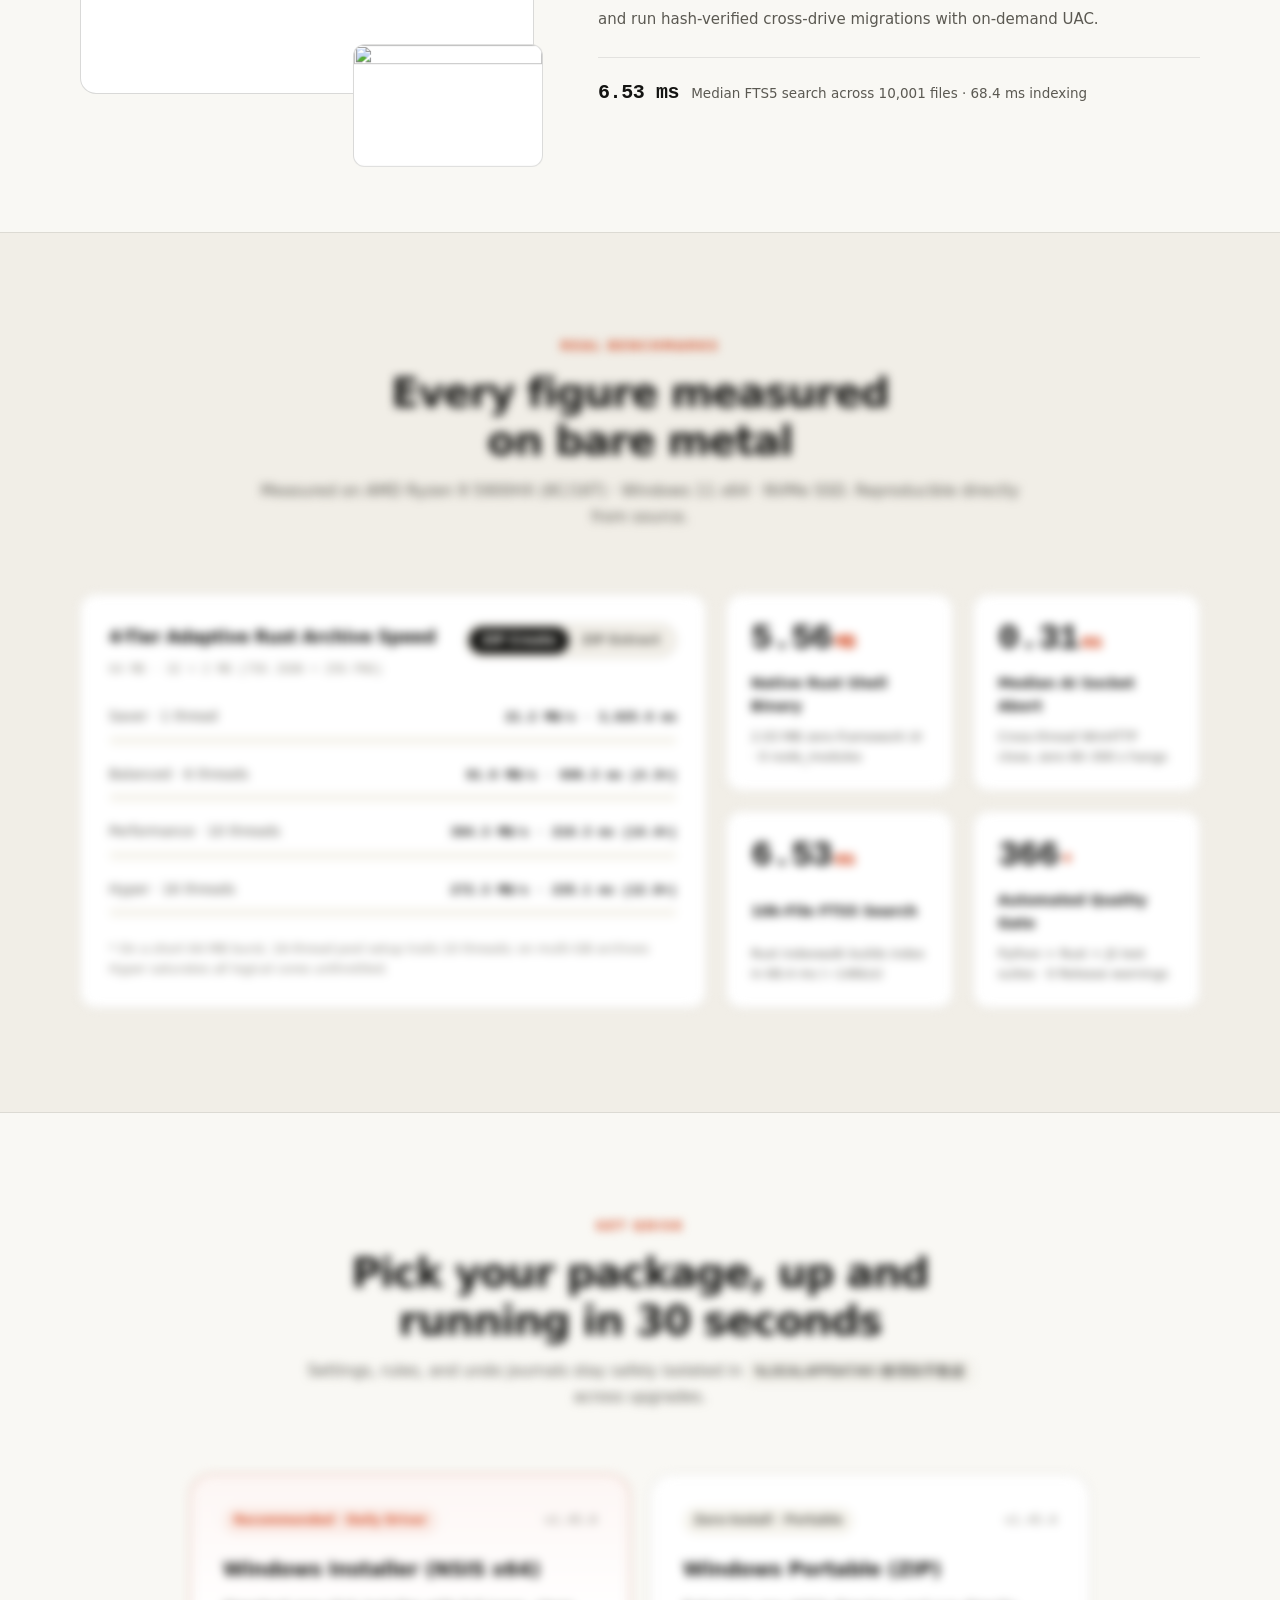
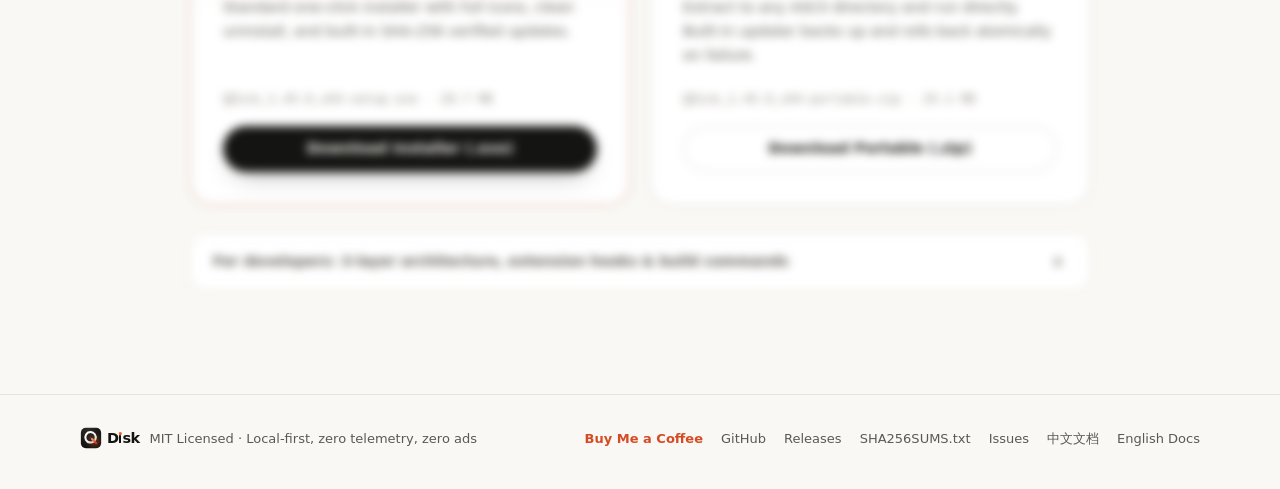
==== commit d3fe69e3: "docs(growth): revamp use-case-first README, add social preview & sync v1.45.0 website" ====
--- a/website/index.html
+++ b/website/index.html
@@ -90,12 +90,12 @@
           </p>
 
           <div class="hero-cta">
-            <a class="btn primary lg" id="hero-dl-installer" href="https://github.com/3347567186/QDisk/releases/download/v1.44.1/QDisk_1.44.1_x64-setup.exe">
+            <a class="btn primary lg" id="hero-dl-installer" href="https://github.com/3347567186/QDisk/releases/download/v1.45.0/QDisk_1.45.0_x64-setup.exe">
               <svg viewBox="0 0 24 24" width="17" height="17" fill="none" stroke="currentColor" stroke-width="2" stroke-linecap="round" stroke-linejoin="round" aria-hidden="true"><path d="M12 3v12m0 0 4-4m-4 4-4-4"/><path d="M5 19h14"/></svg>
               <span data-i18n="hero.dlExe">下载安装版</span>
               <span class="btn-meta mono" id="hero-exe-size">20.7 MB</span>
             </a>
-            <a class="btn secondary lg" id="hero-dl-portable" href="https://github.com/3347567186/QDisk/releases/download/v1.44.1/QDisk_1.44.1_x64-portable.zip">
+            <a class="btn secondary lg" id="hero-dl-portable" href="https://github.com/3347567186/QDisk/releases/download/v1.45.0/QDisk_1.45.0_x64-portable.zip">
               <span data-i18n="hero.dlZip">便携免安装版</span>
               <span class="btn-meta mono" id="hero-zip-size">25.1 MB</span>
             </a>
@@ -115,7 +115,7 @@
             <div class="window-chrome" aria-hidden="true">
               <span class="win-brand">
                 <img src="assets/logo.svg" alt="" width="15" height="15">
-                <span id="win-chrome-title">轻盘 QDisk v1.44.1</span>
+                <span id="win-chrome-title">轻盘 QDisk v1.45.0</span>
               </span>
               <span class="win-caption" id="stage-caption">透明查证 · 0.31 ms 真停止 · 四档权限审批</span>
               <span class="win-dots"><i></i><i></i><i></i></span>
@@ -341,12 +341,12 @@
           <article class="dl-card featured float-in" style="--float-delay: 60ms">
             <div class="dl-top">
               <span class="dl-tag" data-i18n="dl.rec">推荐 · 日常主力</span>
-              <span class="mono dl-ver" id="dl-exe-ver">v1.44.1</span>
+              <span class="mono dl-ver" id="dl-exe-ver">v1.45.0</span>
             </div>
             <h3 data-i18n="dl.exeTitle">Windows 安装版 (NSIS x64)</h3>
             <p data-i18n="dl.exeDesc">一键标准安装，完整桌面与开始菜单图标、干净卸载，软件内自动核验 SHA-256 静默升级。</p>
-            <div class="dl-file mono" id="dl-exe-name">QDisk_1.44.1_x64-setup.exe · 20.7 MB</div>
-            <a class="btn primary full" id="dl-btn-exe" href="https://github.com/3347567186/QDisk/releases/download/v1.44.1/QDisk_1.44.1_x64-setup.exe" data-i18n="dl.exeBtn">
+            <div class="dl-file mono" id="dl-exe-name">QDisk_1.45.0_x64-setup.exe · 20.7 MB</div>
+            <a class="btn primary full" id="dl-btn-exe" href="https://github.com/3347567186/QDisk/releases/download/v1.45.0/QDisk_1.45.0_x64-setup.exe" data-i18n="dl.exeBtn">
               下载安装版 (.exe)
             </a>
           </article>
@@ -354,12 +354,12 @@
           <article class="dl-card float-in" style="--float-delay: 170ms">
             <div class="dl-top">
               <span class="dl-tag subtle" data-i18n="dl.port">免安装 · U 盘随身</span>
-              <span class="mono dl-ver" id="dl-zip-ver">v1.44.1</span>
+              <span class="mono dl-ver" id="dl-zip-ver">v1.45.0</span>
             </div>
             <h3 data-i18n="dl.zipTitle">Windows 便携版 (Portable ZIP)</h3>
             <p data-i18n="dl.zipDesc">解压至纯英文目录即可运行；内置更新器自动备份旧版并原子替换，异常自动回滚。</p>
-            <div class="dl-file mono" id="dl-zip-name">QDisk_1.44.1_x64-portable.zip · 25.1 MB</div>
-            <a class="btn secondary full" id="dl-btn-zip" href="https://github.com/3347567186/QDisk/releases/download/v1.44.1/QDisk_1.44.1_x64-portable.zip" data-i18n="dl.zipBtn">
+            <div class="dl-file mono" id="dl-zip-name">QDisk_1.45.0_x64-portable.zip · 25.1 MB</div>
+            <a class="btn secondary full" id="dl-btn-zip" href="https://github.com/3347567186/QDisk/releases/download/v1.45.0/QDisk_1.45.0_x64-portable.zip" data-i18n="dl.zipBtn">
               下载便携版 (.zip)
             </a>
           </article>
@@ -417,7 +417,7 @@
         <button type="button" class="footer-coffee-link" id="footer-coffee-btn" data-i18n="foot.coffee">请作者喝杯咖啡</button>
         <a href="https://github.com/3347567186/QDisk" target="_blank" rel="noopener">GitHub</a>
         <a href="https://github.com/3347567186/QDisk/releases/latest" target="_blank" rel="noopener">Releases</a>
-        <a id="dl-sha-link" href="https://github.com/3347567186/QDisk/releases/download/v1.44.1/SHA256SUMS.txt" target="_blank" rel="noopener">SHA256SUMS.txt</a>
+        <a id="dl-sha-link" href="https://github.com/3347567186/QDisk/releases/download/v1.45.0/SHA256SUMS.txt" target="_blank" rel="noopener">SHA256SUMS.txt</a>
         <a href="https://github.com/3347567186/QDisk/issues" target="_blank" rel="noopener">Issues</a>
         <a href="https://github.com/3347567186/QDisk/blob/main/README.md" target="_blank" rel="noopener">中文文档</a>
         <a href="https://github.com/3347567186/QDisk/blob/main/README.en.md" target="_blank" rel="noopener">English Docs</a>
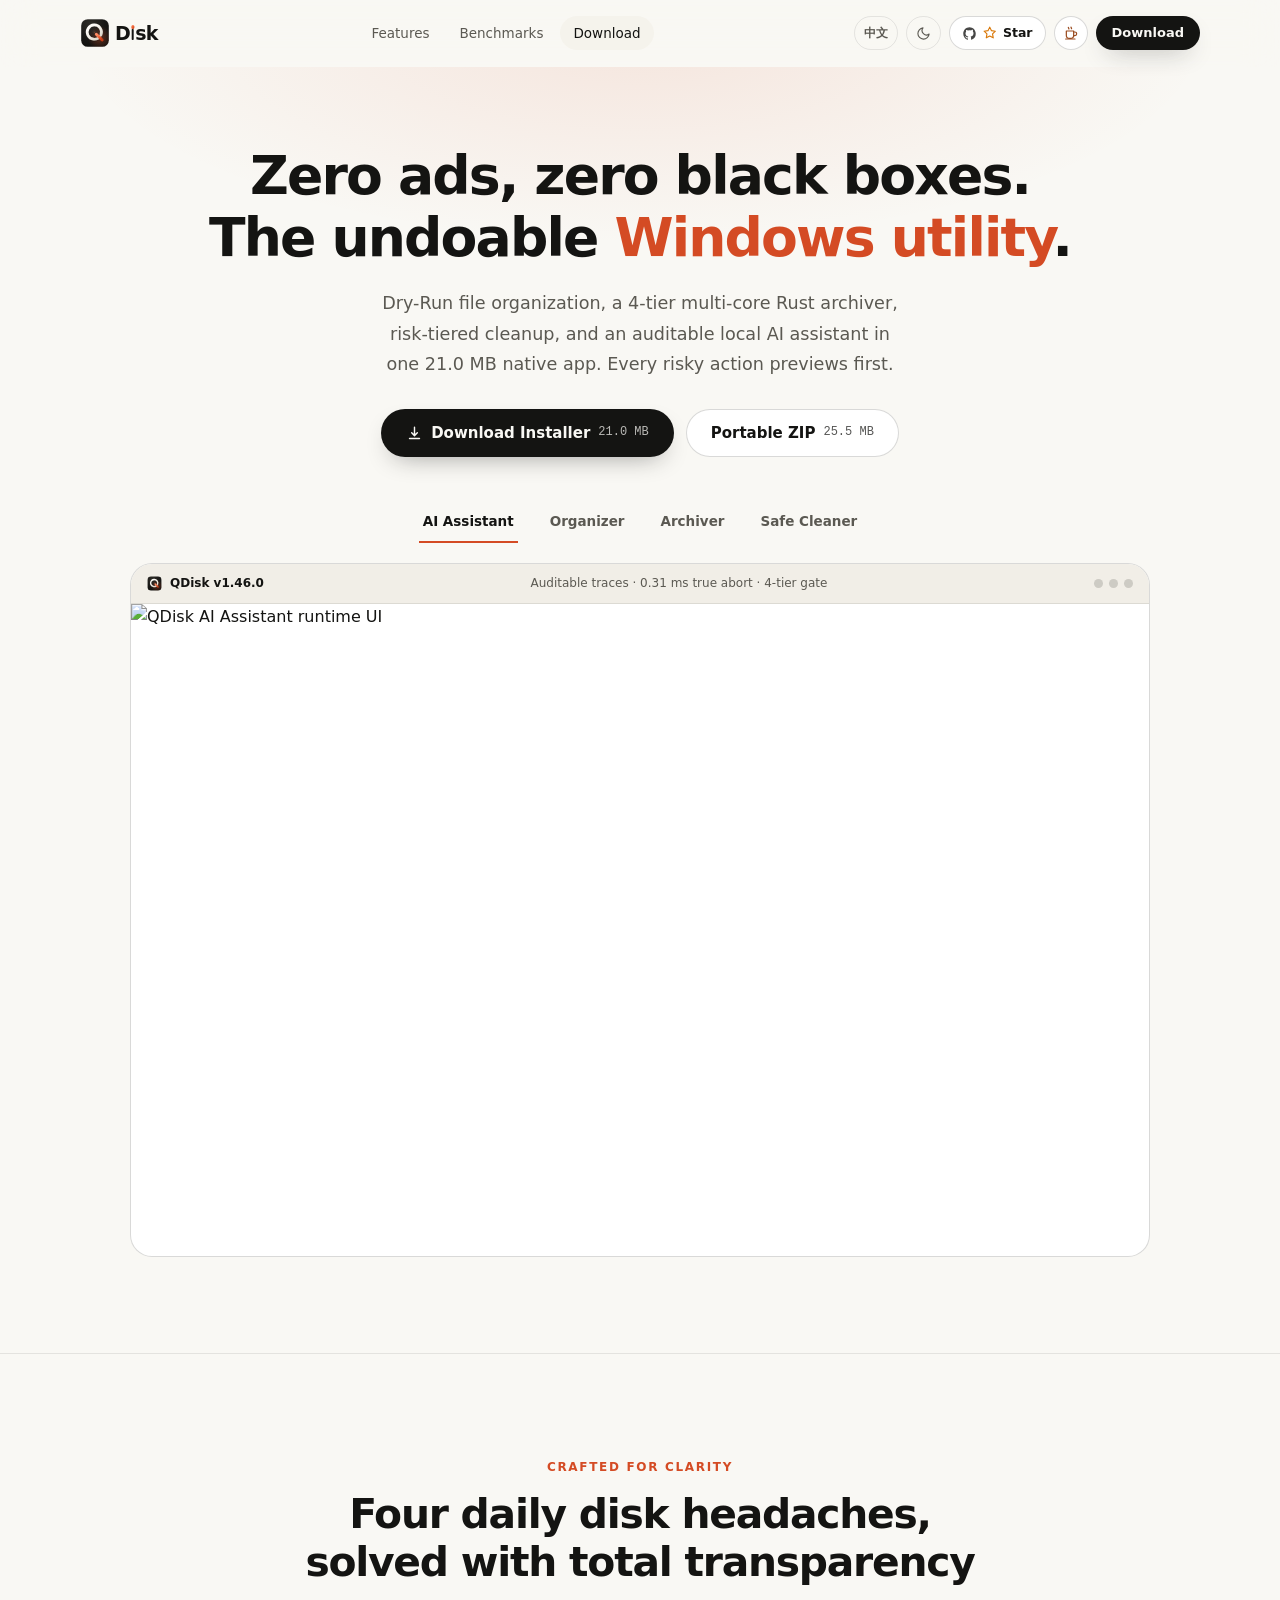
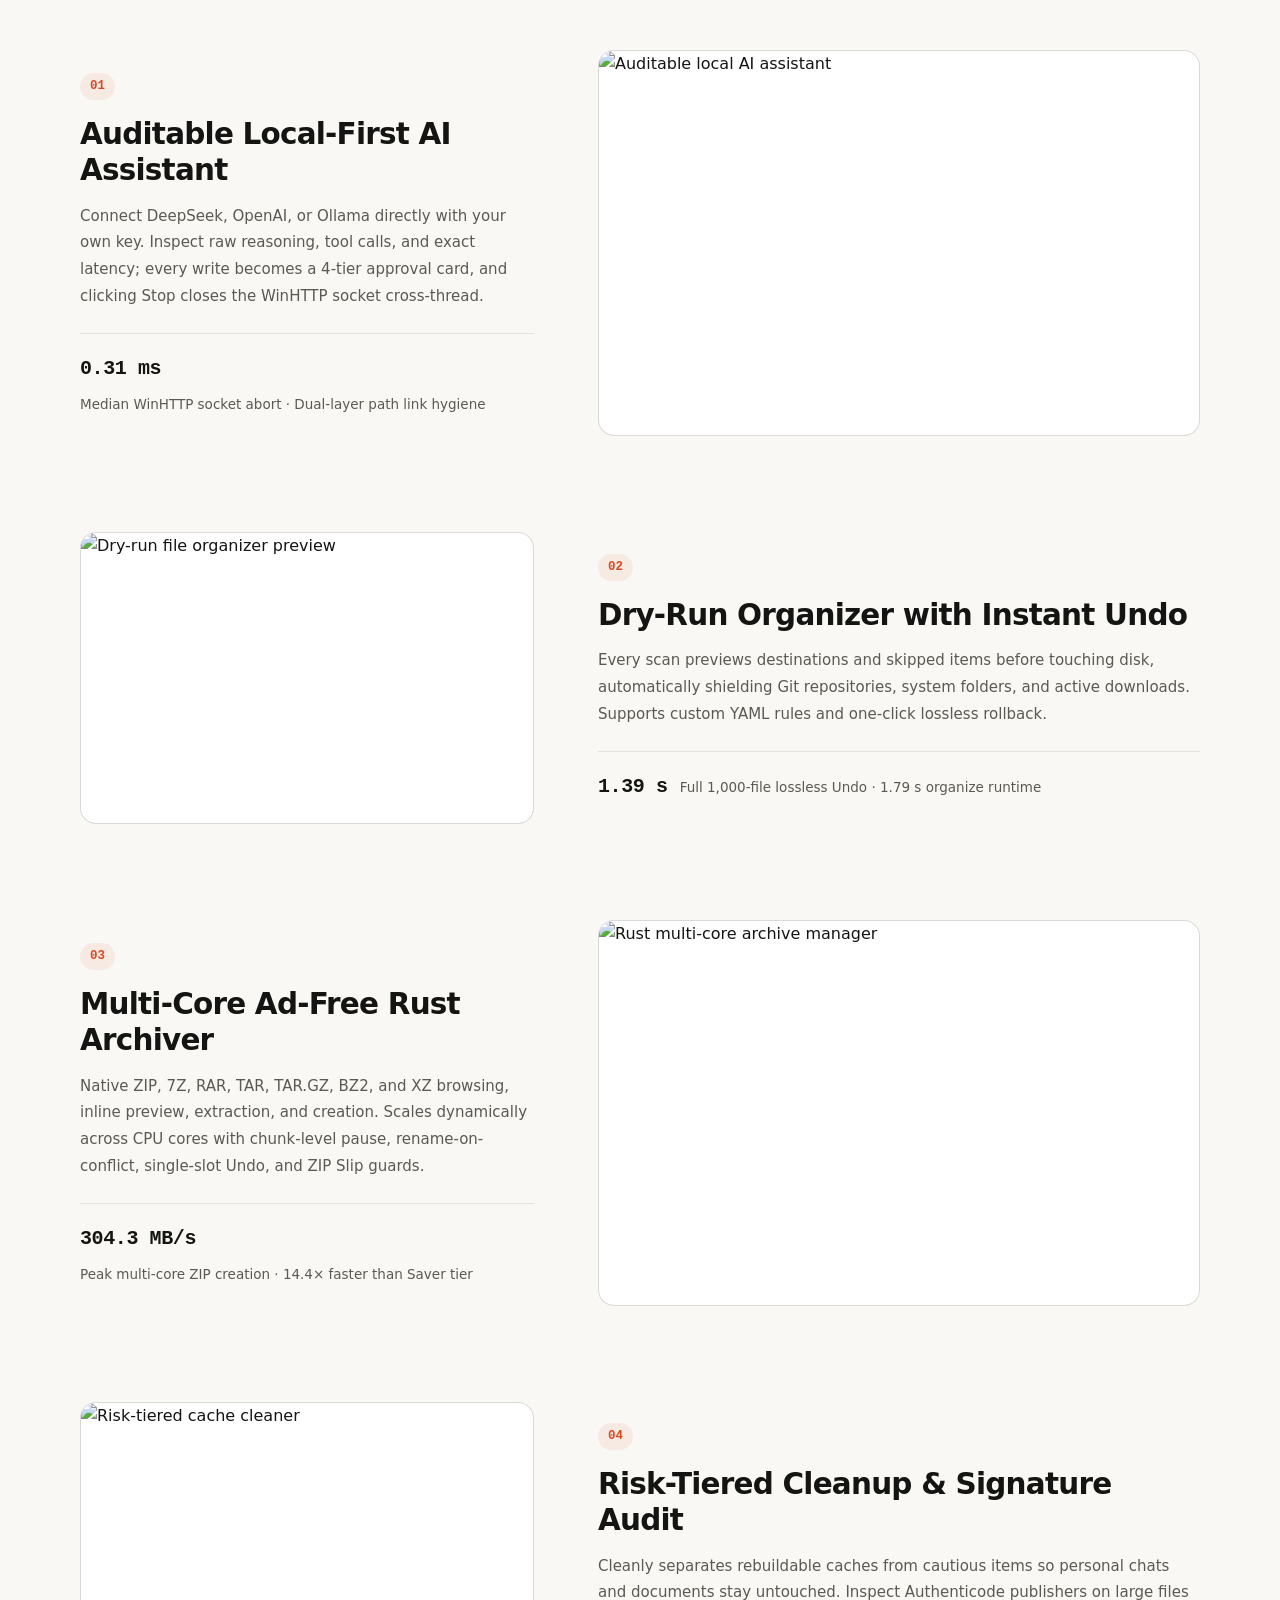
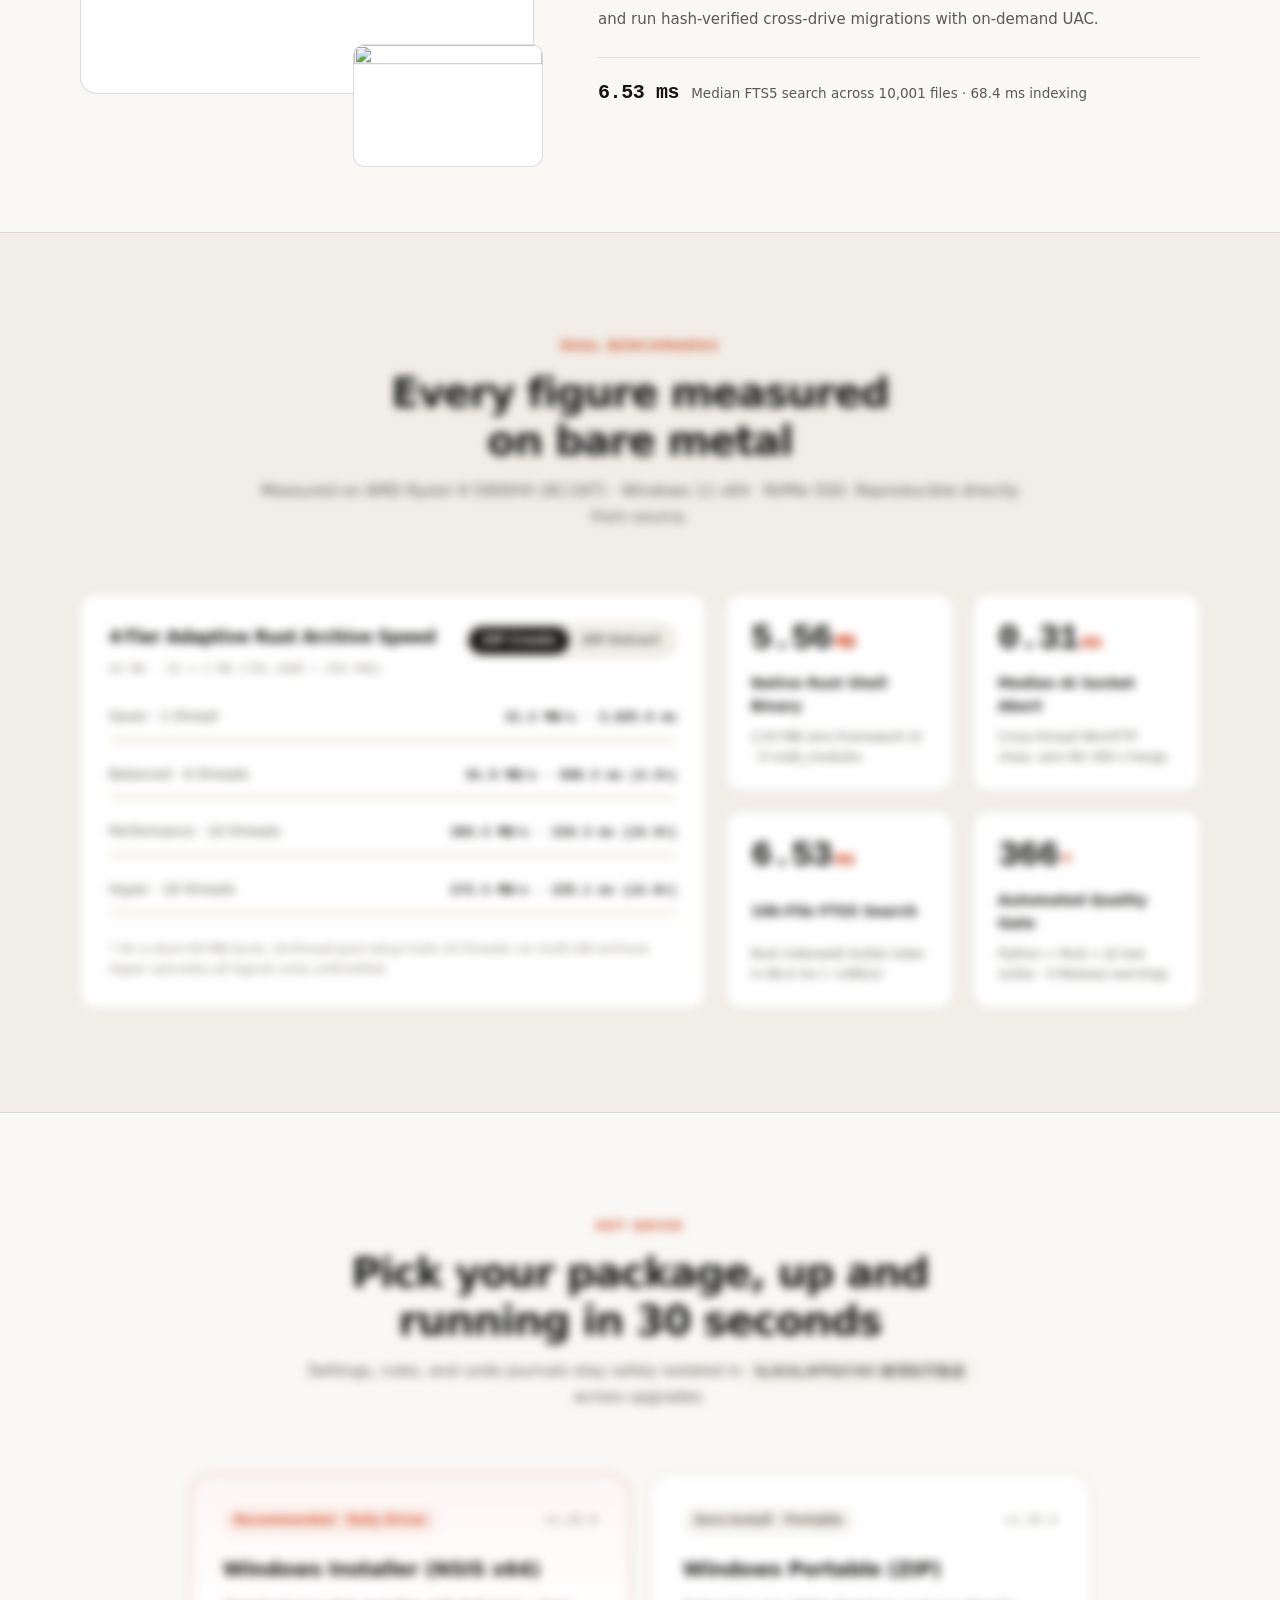
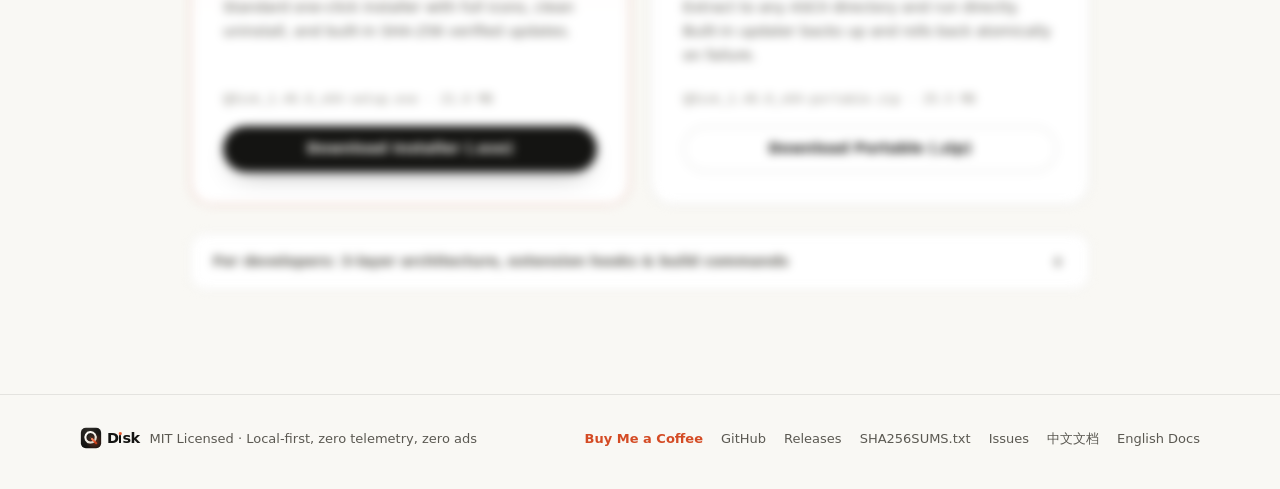
==== commit 570a71a8: "chore(release): sync website manifest for v1.46.0" ====
--- a/website/index.html
+++ b/website/index.html
@@ -86,18 +86,18 @@
           </h1>
 
           <p class="hero-sub" data-i18n="hero.sub">
-            将智能整理、Rust 四档多核压缩、分级安全清理与可审计本地 AI 助手凝进 20.7 MB 原生客户端。高危操作先预演再落盘，全部数据留在本机。
+            将智能整理、Rust 四档多核压缩、分级安全清理与可审计本地 AI 助手凝进 21.0 MB 原生客户端。高危操作先预演再落盘，全部数据留在本机。
           </p>
 
           <div class="hero-cta">
-            <a class="btn primary lg" id="hero-dl-installer" href="https://github.com/3347567186/QDisk/releases/download/v1.45.0/QDisk_1.45.0_x64-setup.exe">
+            <a class="btn primary lg" id="hero-dl-installer" href="https://github.com/3347567186/QDisk/releases/download/v1.46.0/QDisk_1.46.0_x64-setup.exe">
               <svg viewBox="0 0 24 24" width="17" height="17" fill="none" stroke="currentColor" stroke-width="2" stroke-linecap="round" stroke-linejoin="round" aria-hidden="true"><path d="M12 3v12m0 0 4-4m-4 4-4-4"/><path d="M5 19h14"/></svg>
               <span data-i18n="hero.dlExe">下载安装版</span>
-              <span class="btn-meta mono" id="hero-exe-size">20.7 MB</span>
+              <span class="btn-meta mono" id="hero-exe-size">21.0 MB</span>
             </a>
-            <a class="btn secondary lg" id="hero-dl-portable" href="https://github.com/3347567186/QDisk/releases/download/v1.45.0/QDisk_1.45.0_x64-portable.zip">
+            <a class="btn secondary lg" id="hero-dl-portable" href="https://github.com/3347567186/QDisk/releases/download/v1.46.0/QDisk_1.46.0_x64-portable.zip">
               <span data-i18n="hero.dlZip">便携免安装版</span>
-              <span class="btn-meta mono" id="hero-zip-size">25.1 MB</span>
+              <span class="btn-meta mono" id="hero-zip-size">25.5 MB</span>
             </a>
           </div>
         </div>
@@ -115,7 +115,7 @@
             <div class="window-chrome" aria-hidden="true">
               <span class="win-brand">
                 <img src="assets/logo.svg" alt="" width="15" height="15">
-                <span id="win-chrome-title">轻盘 QDisk v1.45.0</span>
+                <span id="win-chrome-title">轻盘 QDisk v1.46.0</span>
               </span>
               <span class="win-caption" id="stage-caption">透明查证 · 0.31 ms 真停止 · 四档权限审批</span>
               <span class="win-dots"><i></i><i></i><i></i></span>
@@ -341,12 +341,12 @@
           <article class="dl-card featured float-in" style="--float-delay: 60ms">
             <div class="dl-top">
               <span class="dl-tag" data-i18n="dl.rec">推荐 · 日常主力</span>
-              <span class="mono dl-ver" id="dl-exe-ver">v1.45.0</span>
+              <span class="mono dl-ver" id="dl-exe-ver">v1.46.0</span>
             </div>
             <h3 data-i18n="dl.exeTitle">Windows 安装版 (NSIS x64)</h3>
             <p data-i18n="dl.exeDesc">一键标准安装，完整桌面与开始菜单图标、干净卸载，软件内自动核验 SHA-256 静默升级。</p>
-            <div class="dl-file mono" id="dl-exe-name">QDisk_1.45.0_x64-setup.exe · 20.7 MB</div>
-            <a class="btn primary full" id="dl-btn-exe" href="https://github.com/3347567186/QDisk/releases/download/v1.45.0/QDisk_1.45.0_x64-setup.exe" data-i18n="dl.exeBtn">
+            <div class="dl-file mono" id="dl-exe-name">QDisk_1.46.0_x64-setup.exe · 21.0 MB</div>
+            <a class="btn primary full" id="dl-btn-exe" href="https://github.com/3347567186/QDisk/releases/download/v1.46.0/QDisk_1.46.0_x64-setup.exe" data-i18n="dl.exeBtn">
               下载安装版 (.exe)
             </a>
           </article>
@@ -354,12 +354,12 @@
           <article class="dl-card float-in" style="--float-delay: 170ms">
             <div class="dl-top">
               <span class="dl-tag subtle" data-i18n="dl.port">免安装 · U 盘随身</span>
-              <span class="mono dl-ver" id="dl-zip-ver">v1.45.0</span>
+              <span class="mono dl-ver" id="dl-zip-ver">v1.46.0</span>
             </div>
             <h3 data-i18n="dl.zipTitle">Windows 便携版 (Portable ZIP)</h3>
             <p data-i18n="dl.zipDesc">解压至纯英文目录即可运行；内置更新器自动备份旧版并原子替换，异常自动回滚。</p>
-            <div class="dl-file mono" id="dl-zip-name">QDisk_1.45.0_x64-portable.zip · 25.1 MB</div>
-            <a class="btn secondary full" id="dl-btn-zip" href="https://github.com/3347567186/QDisk/releases/download/v1.45.0/QDisk_1.45.0_x64-portable.zip" data-i18n="dl.zipBtn">
+            <div class="dl-file mono" id="dl-zip-name">QDisk_1.46.0_x64-portable.zip · 25.5 MB</div>
+            <a class="btn secondary full" id="dl-btn-zip" href="https://github.com/3347567186/QDisk/releases/download/v1.46.0/QDisk_1.46.0_x64-portable.zip" data-i18n="dl.zipBtn">
               下载便携版 (.zip)
             </a>
           </article>
@@ -417,7 +417,7 @@
         <button type="button" class="footer-coffee-link" id="footer-coffee-btn" data-i18n="foot.coffee">请作者喝杯咖啡</button>
         <a href="https://github.com/3347567186/QDisk" target="_blank" rel="noopener">GitHub</a>
         <a href="https://github.com/3347567186/QDisk/releases/latest" target="_blank" rel="noopener">Releases</a>
-        <a id="dl-sha-link" href="https://github.com/3347567186/QDisk/releases/download/v1.45.0/SHA256SUMS.txt" target="_blank" rel="noopener">SHA256SUMS.txt</a>
+        <a id="dl-sha-link" href="https://github.com/3347567186/QDisk/releases/download/v1.46.0/SHA256SUMS.txt" target="_blank" rel="noopener">SHA256SUMS.txt</a>
         <a href="https://github.com/3347567186/QDisk/issues" target="_blank" rel="noopener">Issues</a>
         <a href="https://github.com/3347567186/QDisk/blob/main/README.md" target="_blank" rel="noopener">中文文档</a>
         <a href="https://github.com/3347567186/QDisk/blob/main/README.en.md" target="_blank" rel="noopener">English Docs</a>
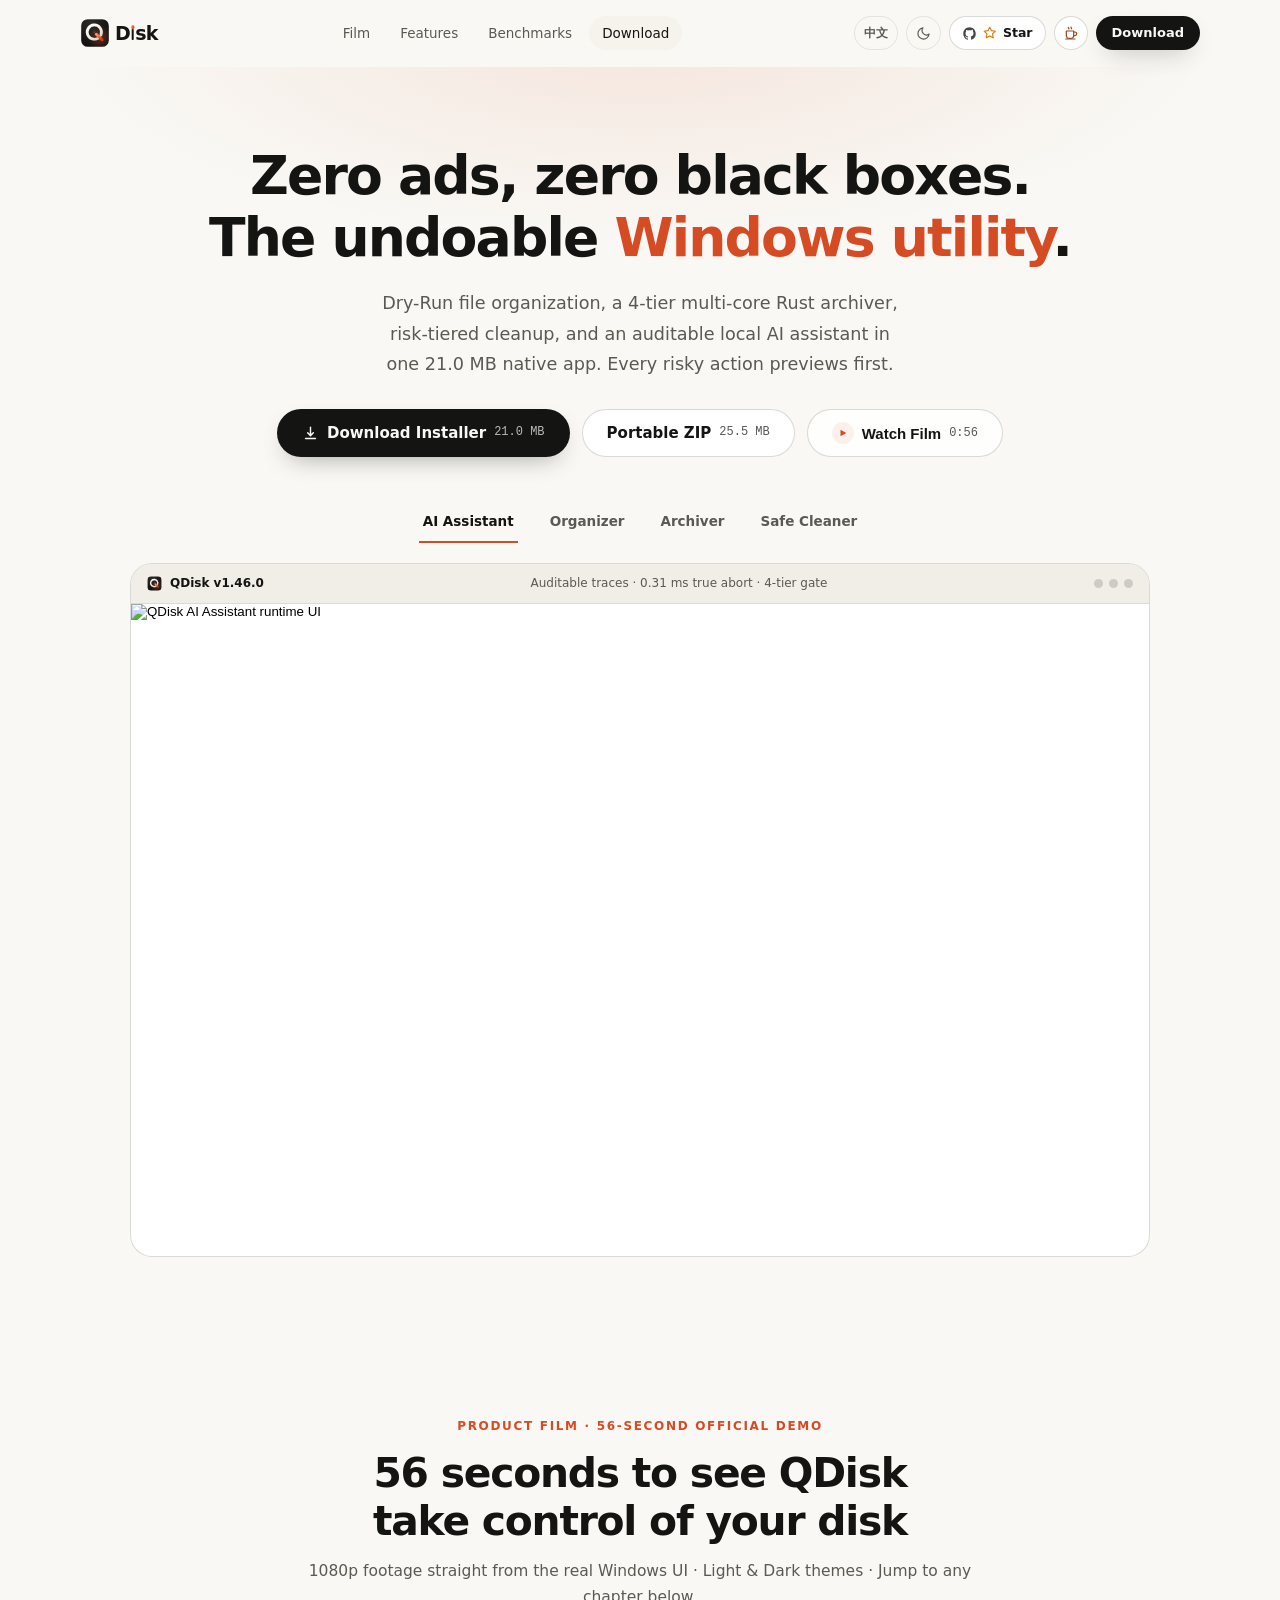
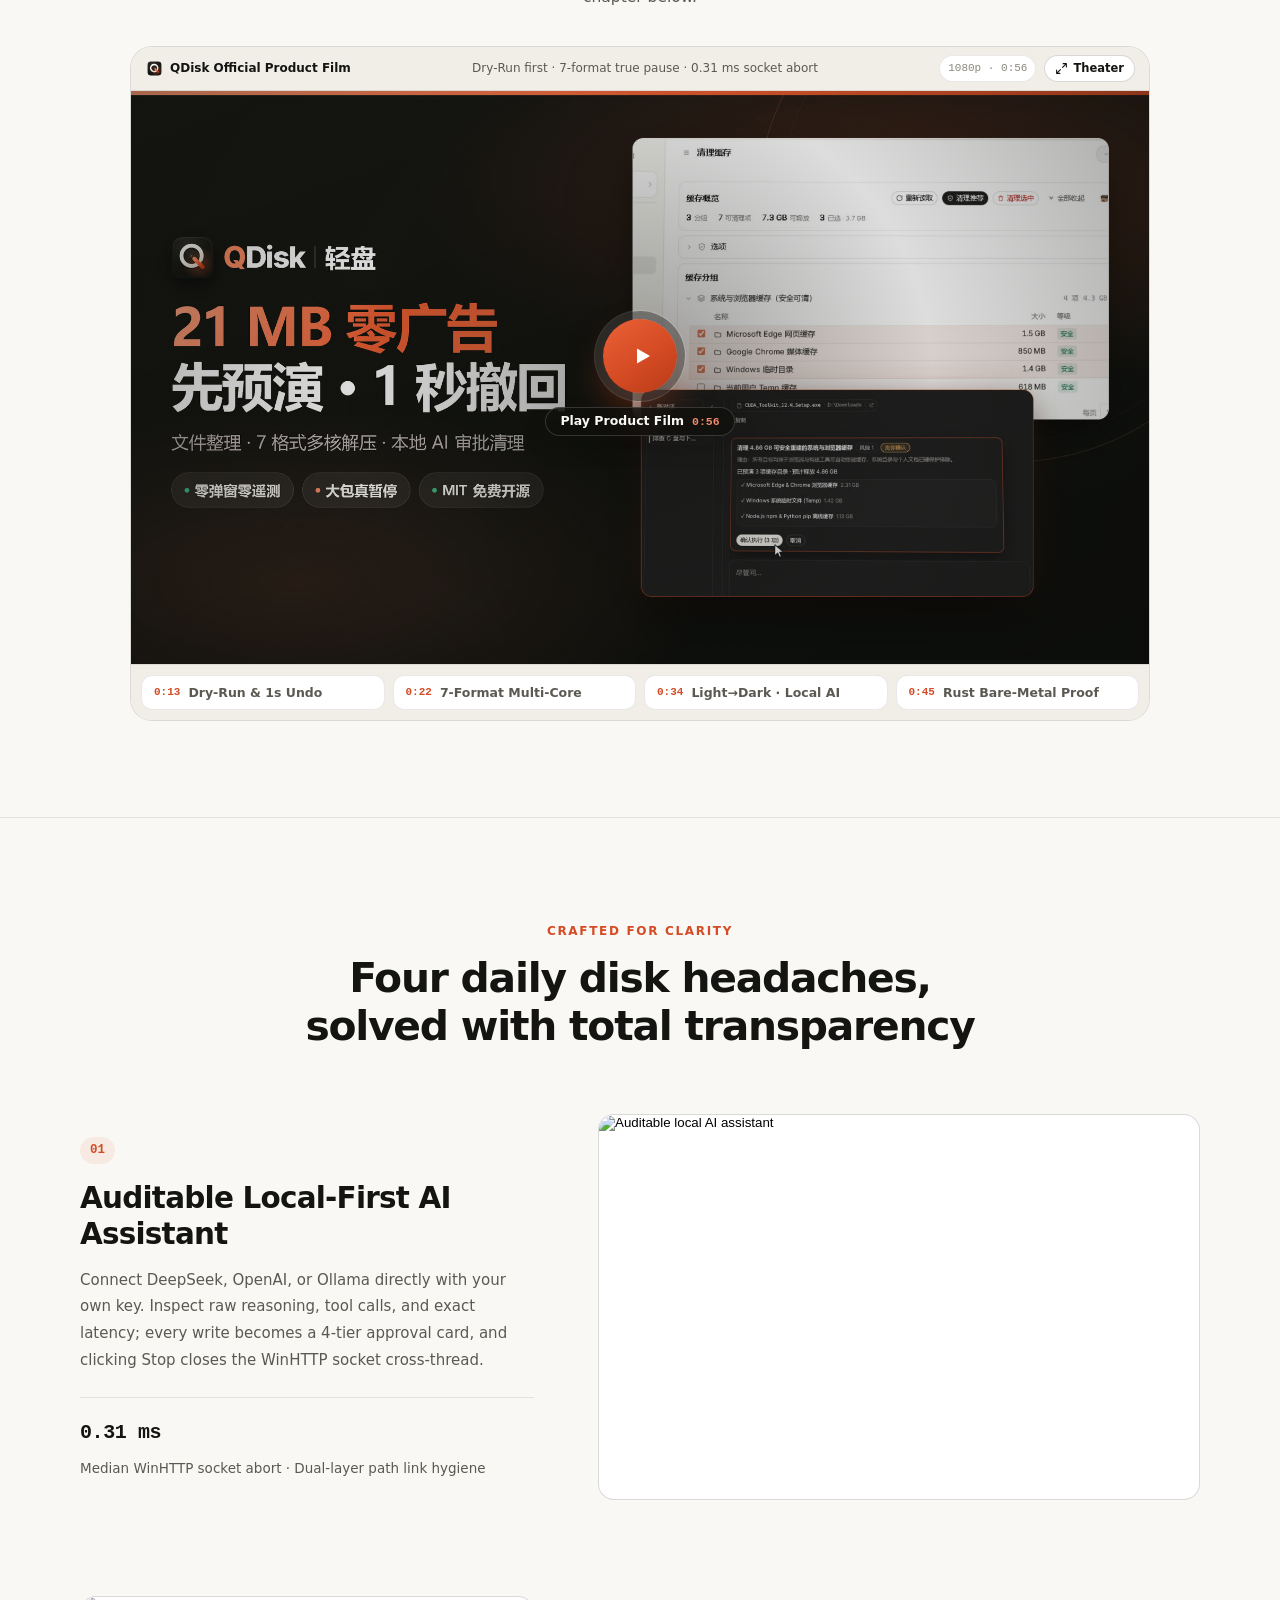
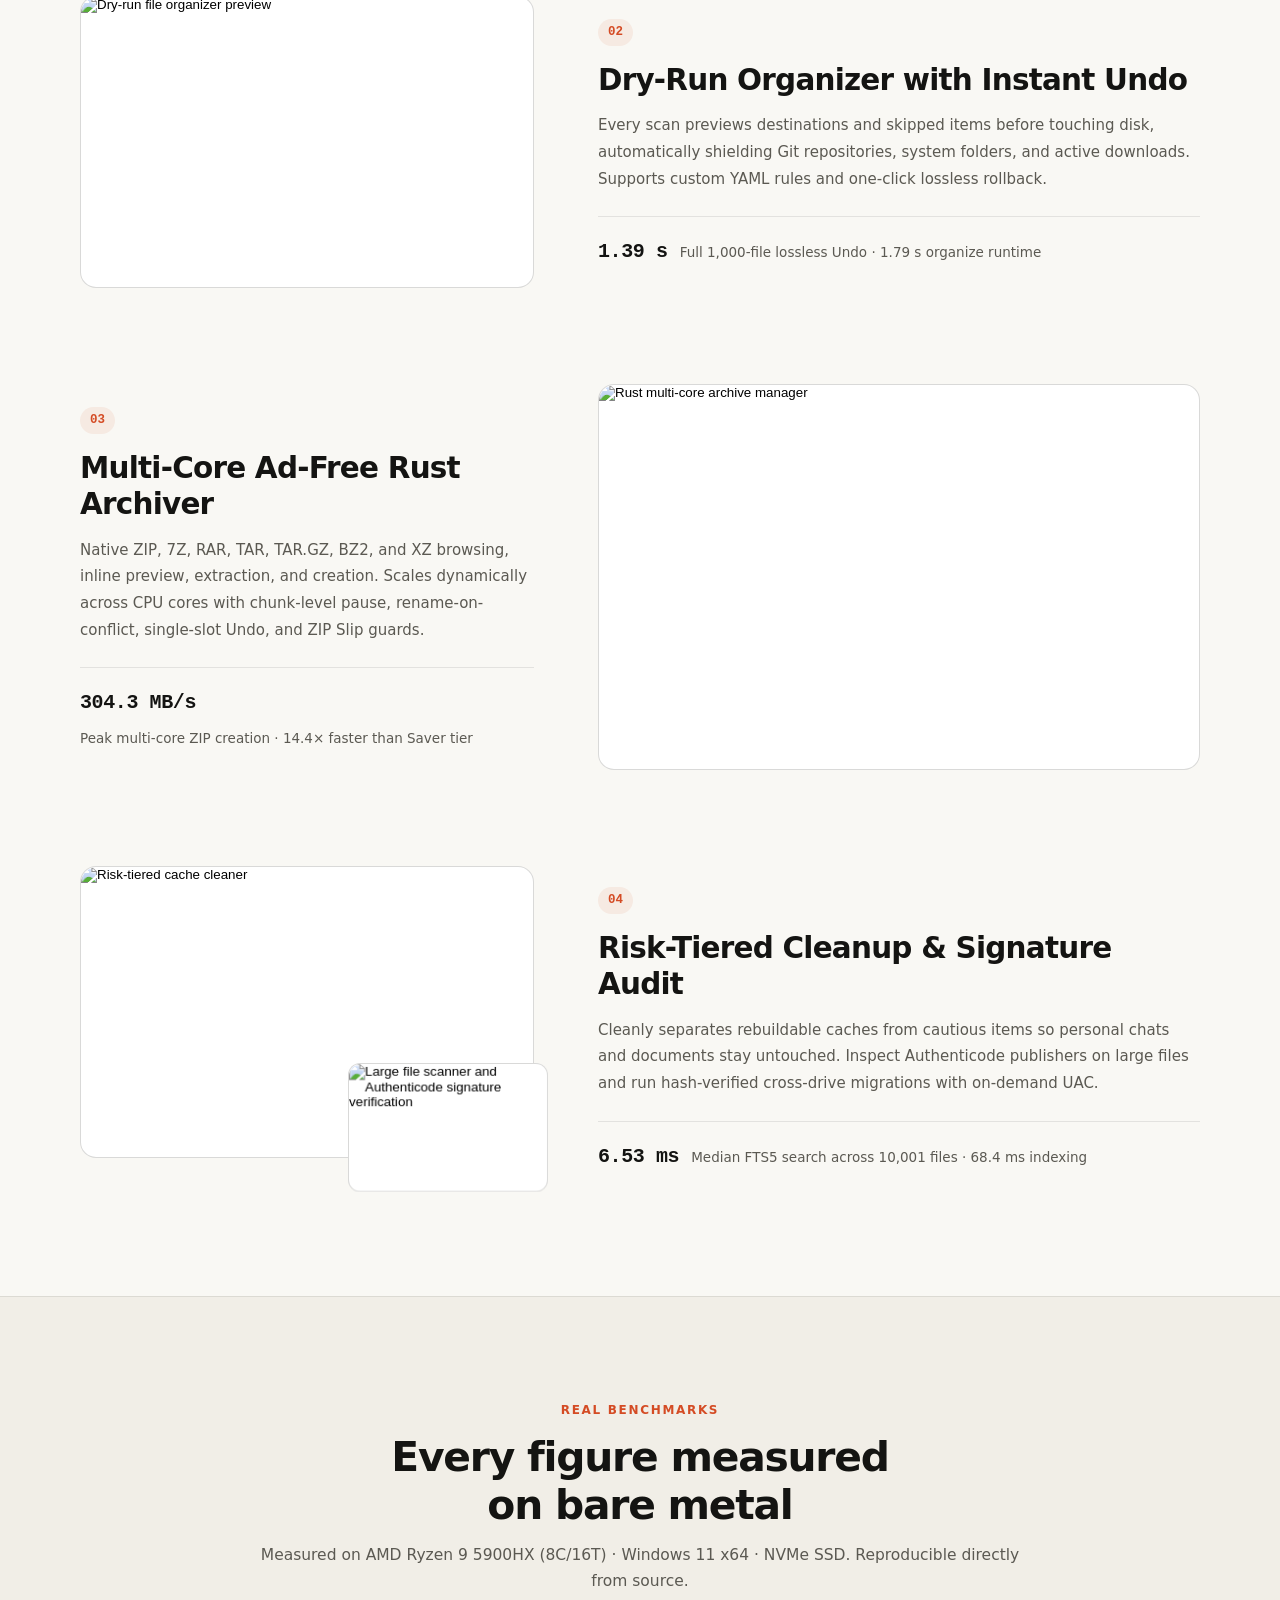
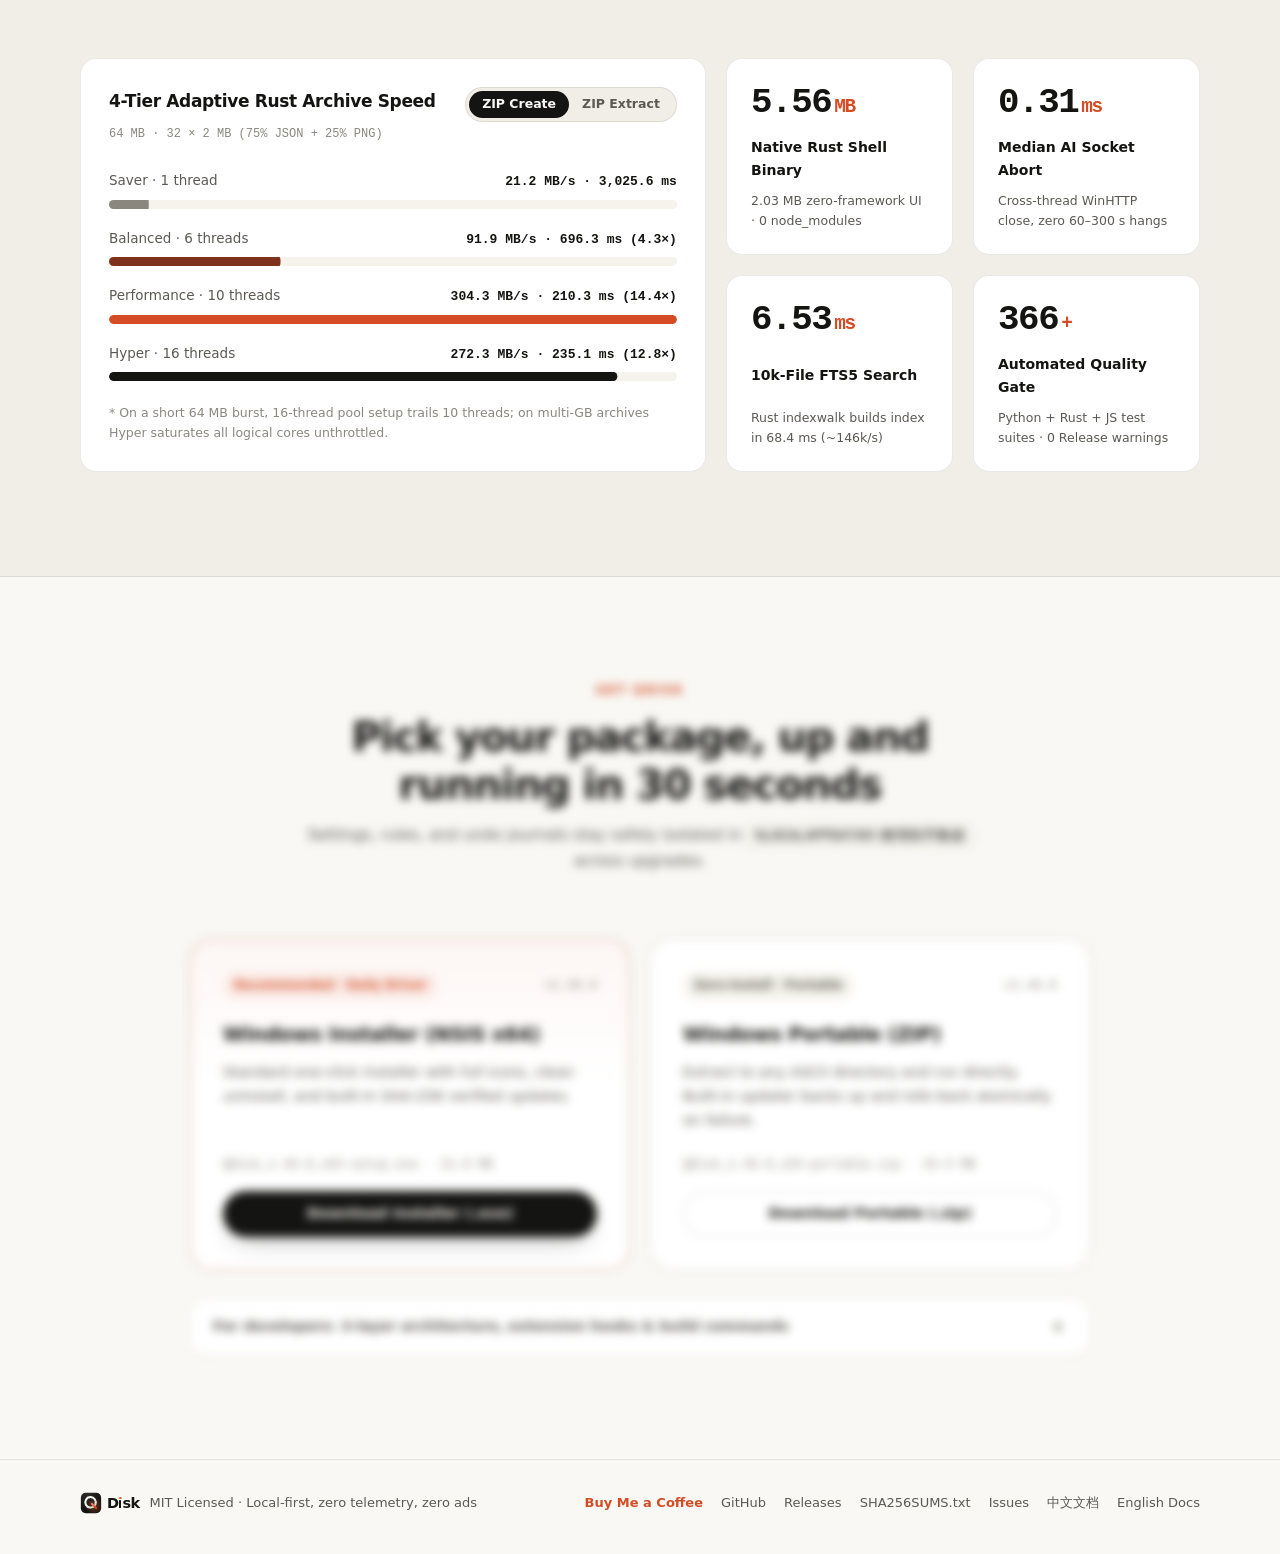
==== commit 327dc3d8: "pre-build 1.46.6 (full)" ====
--- a/website/index.html
+++ b/website/index.html
@@ -36,6 +36,7 @@
       </a>
 
       <nav class="site-nav" aria-label="Primary">
+        <a href="#film" data-section="film" data-i18n="nav.film">宣传片</a>
         <a href="#showcase" data-section="showcase" data-i18n="nav.showcase">核心体验</a>
         <a href="#benchmarks" data-section="benchmarks" data-i18n="nav.bench">实测数据</a>
         <a href="#download" data-section="download" data-i18n="nav.download">下载获取</a>
@@ -99,6 +100,13 @@
               <span data-i18n="hero.dlZip">便携免安装版</span>
               <span class="btn-meta mono" id="hero-zip-size">25.5 MB</span>
             </a>
+            <button type="button" class="btn film-cta lg" id="hero-watch-film">
+              <span class="film-play-dot" aria-hidden="true">
+                <svg viewBox="0 0 24 24" width="10" height="10" fill="currentColor"><polygon points="6 4 20 12 6 20 6 4"/></svg>
+              </span>
+              <span data-i18n="hero.watchFilm">观看宣传片</span>
+              <span class="btn-meta mono">0:56</span>
+            </button>
           </div>
         </div>
 
@@ -123,17 +131,122 @@
 
             <div class="stage-panels">
               <div role="tabpanel" id="panel-ai" aria-labelledby="tab-ai" tabindex="0">
-                <img id="img-ai" src="assets/screenshots/01-ai-assistant.png" alt="QDisk AI Assistant runtime UI" width="2560" height="1640" fetchpriority="high" decoding="async">
+                <button type="button" class="zoom-trigger zoom-stage" id="zoom-stage-ai" data-lightbox-id="ai" aria-label="点击放大查看：可审计本地 AI 助手界面">
+                  <img id="img-ai" src="assets/screenshots/01-ai-assistant.png" alt="QDisk AI Assistant runtime UI" width="2560" height="1640" fetchpriority="high" decoding="async">
+                  <span class="zoom-hint" aria-hidden="true">
+                    <svg viewBox="0 0 24 24" width="13" height="13" fill="none" stroke="currentColor" stroke-width="2" stroke-linecap="round" stroke-linejoin="round"><circle cx="11" cy="11" r="7"/><path d="m21 21-4.3-4.3M11 8v6M8 11h6"/></svg>
+                    <span data-i18n="lightbox.hint">查看大图</span>
+                  </span>
+                </button>
               </div>
               <div role="tabpanel" id="panel-org" aria-labelledby="tab-org" hidden="until-found">
-                <img src="assets/screenshots/02-organize.png" alt="QDisk File Organizer dry-run preview" width="2560" height="1640" fetchpriority="low" loading="lazy" decoding="async">
+                <button type="button" class="zoom-trigger zoom-stage" id="zoom-stage-org" data-lightbox-id="org" aria-label="点击放大查看：智能整理预演界面">
+                  <img src="assets/screenshots/02-organize.png" alt="QDisk File Organizer dry-run preview" width="2560" height="1640" fetchpriority="low" loading="lazy" decoding="async">
+                  <span class="zoom-hint" aria-hidden="true">
+                    <svg viewBox="0 0 24 24" width="13" height="13" fill="none" stroke="currentColor" stroke-width="2" stroke-linecap="round" stroke-linejoin="round"><circle cx="11" cy="11" r="7"/><path d="m21 21-4.3-4.3M11 8v6M8 11h6"/></svg>
+                    <span data-i18n="lightbox.hint">查看大图</span>
+                  </span>
+                </button>
               </div>
               <div role="tabpanel" id="panel-arc" aria-labelledby="tab-arc" hidden="until-found">
-                <img src="assets/screenshots/03-archive.png" alt="QDisk multi-core archive manager" width="2560" height="1640" fetchpriority="low" loading="lazy" decoding="async">
+                <button type="button" class="zoom-trigger zoom-stage" id="zoom-stage-arc" data-lightbox-id="arc" aria-label="点击放大查看：Rust 多核压缩包管理界面">
+                  <img src="assets/screenshots/03-archive.png" alt="QDisk multi-core archive manager" width="2560" height="1640" fetchpriority="low" loading="lazy" decoding="async">
+                  <span class="zoom-hint" aria-hidden="true">
+                    <svg viewBox="0 0 24 24" width="13" height="13" fill="none" stroke="currentColor" stroke-width="2" stroke-linecap="round" stroke-linejoin="round"><circle cx="11" cy="11" r="7"/><path d="m21 21-4.3-4.3M11 8v6M8 11h6"/></svg>
+                    <span data-i18n="lightbox.hint">查看大图</span>
+                  </span>
+                </button>
               </div>
               <div role="tabpanel" id="panel-cache" aria-labelledby="tab-cache" hidden="until-found">
-                <img src="assets/screenshots/04-cache.png" alt="QDisk risk-tiered cache cleaner" width="2560" height="1640" fetchpriority="low" loading="lazy" decoding="async">
-              </div>
+                <button type="button" class="zoom-trigger zoom-stage" id="zoom-stage-cache" data-lightbox-id="cache" aria-label="点击放大查看：分级安全缓存清理界面">
+                  <img src="assets/screenshots/04-cache.png" alt="QDisk risk-tiered cache cleaner" width="2560" height="1640" fetchpriority="low" loading="lazy" decoding="async">
+                  <span class="zoom-hint" aria-hidden="true">
+                    <svg viewBox="0 0 24 24" width="13" height="13" fill="none" stroke="currentColor" stroke-width="2" stroke-linecap="round" stroke-linejoin="round"><circle cx="11" cy="11" r="7"/><path d="m21 21-4.3-4.3M11 8v6M8 11h6"/></svg>
+                    <span data-i18n="lightbox.hint">查看大图</span>
+                  </span>
+                </button>
+              </div>
+            </div>
+          </div>
+        </div>
+      </div>
+    </section>
+
+    <!-- Act I.5: Seamless Editorial Product Film Stage -->
+    <section class="section film-section" id="film">
+      <div class="container">
+        <div class="section-head film-head float-in">
+          <p class="eyebrow" data-i18n="film.eyebrow">PRODUCT FILM · 56 秒官方实机宣传片</p>
+          <h2 data-i18n="film.title">56 秒，看懂轻盘如何干净利落地接管磁盘</h2>
+          <p class="section-desc" data-i18n="film.desc">全程 1080p 真实界面演示 · 暖白与炭黑双主题呈现 · 点下方章节可直达任意亮点。</p>
+        </div>
+
+        <div class="film-stage float-in" style="--float-delay: 80ms">
+          <div class="film-frame">
+            <div class="window-chrome film-chrome">
+              <span class="win-brand">
+                <img src="assets/logo.svg" alt="" width="15" height="15" loading="lazy">
+                <span data-i18n="film.chromeTitle">QDisk 官方实机宣传片</span>
+              </span>
+              <span class="win-caption" id="film-active-caption" data-i18n="film.defaultCaption">先预演再落盘 · 7 格式真暂停 · 0.31 ms 真停止</span>
+              <div class="film-chrome-actions">
+                <span class="film-spec-pill mono">1080p · 0:56</span>
+                <button type="button" class="film-theater-btn" id="film-open-cinema" aria-label="以影院弹窗模式观看宣传片">
+                  <svg viewBox="0 0 24 24" width="13" height="13" fill="none" stroke="currentColor" stroke-width="2" stroke-linecap="round" stroke-linejoin="round" aria-hidden="true"><path d="M15 3h6v6M9 21H3v-6M21 3l-7 7M3 21l7-7"/></svg>
+                  <span data-i18n="film.theater">影院模式</span>
+                </button>
+              </div>
+            </div>
+
+            <div class="film-viewport" id="film-viewport">
+              <video
+                id="promo-video"
+                class="film-video"
+                controls
+                playsinline
+                loading="lazy"
+                preload="none"
+                width="1920"
+                height="1080"
+                poster="assets/media/promo-poster.jpg"
+                aria-label="轻盘 QDisk 56 秒官方实机宣传片"
+              >
+                <source src="assets/media/qdisk-promo.mp4" type="video/mp4">
+                <source src="https://github.com/3347567186/QDisk/releases/download/v1.46.2/qdisk-promo.mp4" type="video/mp4">
+              </video>
+
+              <button type="button" class="film-facade" id="film-play-facade" aria-label="播放 56 秒官方实机宣传片">
+                <img src="assets/media/promo-poster.jpg" alt="轻盘 QDisk 56 秒官方宣传片封面" width="1920" height="1080" loading="lazy" decoding="async">
+                <span class="film-facade-scrim" aria-hidden="true"></span>
+                <span class="film-play-center" aria-hidden="true">
+                  <span class="film-play-medallion">
+                    <svg viewBox="0 0 24 24" width="24" height="24" fill="currentColor"><polygon points="7 4.5 20 12 7 19.5 7 4.5"/></svg>
+                  </span>
+                  <span class="film-play-label">
+                    <span data-i18n="film.playLabel">播放实机宣传片</span>
+                    <span class="mono">0:56</span>
+                  </span>
+                </span>
+              </button>
+            </div>
+
+            <div class="film-chapters" role="group" aria-label="宣传片章节快捷跳转">
+              <button type="button" class="film-chapter" id="film-ch-0" data-film-seek="13" data-film-end="22" data-cap-zh="0:13 · 智能整理预演 & 1.39 秒全量撤回" data-cap-en="0:13 · Dry-Run Organizer & 1.39s Full Undo">
+                <span class="ch-time mono">0:13</span>
+                <span class="ch-name" data-i18n="film.ch1">整理预演 & 1 秒撤回</span>
+              </button>
+              <button type="button" class="film-chapter" id="film-ch-1" data-film-seek="22" data-film-end="34" data-cap-zh="0:22 · 7 大格式四档多核解压 & 分块真暂停" data-cap-en="0:22 · 7-Format Multi-Core Archiver & Chunk Pause">
+                <span class="ch-time mono">0:22</span>
+                <span class="ch-name" data-i18n="film.ch2">7 格式多核 & 真暂停</span>
+              </button>
+              <button type="button" class="film-chapter" id="film-ch-2" data-film-seek="34" data-film-end="45" data-cap-zh="0:34 · 暖白切炭黑 · 可审计本地 AI 审批卡片" data-cap-en="0:34 · Light-to-Dark Flip · Auditable Local AI Approval">
+                <span class="ch-time mono">0:34</span>
+                <span class="ch-name" data-i18n="film.ch3">暖白→炭黑 · 本地 AI</span>
+              </button>
+              <button type="button" class="film-chapter" id="film-ch-3" data-film-seek="45" data-film-end="56" data-cap-zh="0:45 · 304.3 MB/s · 0.31 ms · 6.53 ms 实测三连" data-cap-en="0:45 · 304.3 MB/s · 0.31 ms · 6.53 ms Bare-Metal Proof">
+                <span class="ch-time mono">0:45</span>
+                <span class="ch-name" data-i18n="film.ch4">Rust 实测硬核三连</span>
+              </button>
             </div>
           </div>
         </div>
@@ -164,7 +277,13 @@
             </div>
             <figure class="story-visual float-item" style="--float-delay: 150ms">
               <div class="media-shell">
-                <img id="story-img-ai" src="assets/screenshots/01-ai-assistant.png" alt="Auditable local AI assistant" width="2560" height="1640" loading="lazy" decoding="async">
+                <button type="button" class="zoom-trigger zoom-story" id="zoom-story-ai" data-lightbox-id="ai" aria-label="点击放大查看：可审计本地 AI 助手">
+                  <img id="story-img-ai" src="assets/screenshots/01-ai-assistant.png" alt="Auditable local AI assistant" width="2560" height="1640" loading="lazy" decoding="async">
+                  <span class="zoom-hint" aria-hidden="true">
+                    <svg viewBox="0 0 24 24" width="13" height="13" fill="none" stroke="currentColor" stroke-width="2" stroke-linecap="round" stroke-linejoin="round"><circle cx="11" cy="11" r="7"/><path d="m21 21-4.3-4.3M11 8v6M8 11h6"/></svg>
+                    <span data-i18n="lightbox.hint">查看大图</span>
+                  </span>
+                </button>
               </div>
             </figure>
           </article>
@@ -184,7 +303,13 @@
             </div>
             <figure class="story-visual float-item" style="--float-delay: 20ms">
               <div class="media-shell">
-                <img src="assets/screenshots/02-organize.png" alt="Dry-run file organizer preview" width="2560" height="1640" loading="lazy" decoding="async">
+                <button type="button" class="zoom-trigger zoom-story" id="zoom-story-org" data-lightbox-id="org" aria-label="点击放大查看：先预演再落盘的智能整理">
+                  <img src="assets/screenshots/02-organize.png" alt="Dry-run file organizer preview" width="2560" height="1640" loading="lazy" decoding="async">
+                  <span class="zoom-hint" aria-hidden="true">
+                    <svg viewBox="0 0 24 24" width="13" height="13" fill="none" stroke="currentColor" stroke-width="2" stroke-linecap="round" stroke-linejoin="round"><circle cx="11" cy="11" r="7"/><path d="m21 21-4.3-4.3M11 8v6M8 11h6"/></svg>
+                    <span data-i18n="lightbox.hint">查看大图</span>
+                  </span>
+                </button>
               </div>
             </figure>
           </article>
@@ -204,7 +329,13 @@
             </div>
             <figure class="story-visual float-item" style="--float-delay: 150ms">
               <div class="media-shell">
-                <img src="assets/screenshots/03-archive.png" alt="Rust multi-core archive manager" width="2560" height="1640" loading="lazy" decoding="async">
+                <button type="button" class="zoom-trigger zoom-story" id="zoom-story-arc" data-lightbox-id="arc" aria-label="点击放大查看：Rust 多核零广告压缩内核">
+                  <img src="assets/screenshots/03-archive.png" alt="Rust multi-core archive manager" width="2560" height="1640" loading="lazy" decoding="async">
+                  <span class="zoom-hint" aria-hidden="true">
+                    <svg viewBox="0 0 24 24" width="13" height="13" fill="none" stroke="currentColor" stroke-width="2" stroke-linecap="round" stroke-linejoin="round"><circle cx="11" cy="11" r="7"/><path d="m21 21-4.3-4.3M11 8v6M8 11h6"/></svg>
+                    <span data-i18n="lightbox.hint">查看大图</span>
+                  </span>
+                </button>
               </div>
             </figure>
           </article>
@@ -224,10 +355,21 @@
             </div>
             <figure class="story-visual visual-layered float-item" style="--float-delay: 20ms">
               <div class="media-shell">
-                <img src="assets/screenshots/04-cache.png" alt="Risk-tiered cache cleaner" width="2560" height="1640" loading="lazy" decoding="async">
-              </div>
-              <div class="media-inset" aria-hidden="true">
-                <img src="assets/screenshots/05-space-tools.png" alt="" width="2560" height="1640" loading="lazy" decoding="async">
+                <button type="button" class="zoom-trigger zoom-story" id="zoom-story-cache" data-lightbox-id="cache" aria-label="点击放大查看：分级安全缓存清理">
+                  <img src="assets/screenshots/04-cache.png" alt="Risk-tiered cache cleaner" width="2560" height="1640" loading="lazy" decoding="async">
+                  <span class="zoom-hint" aria-hidden="true">
+                    <svg viewBox="0 0 24 24" width="13" height="13" fill="none" stroke="currentColor" stroke-width="2" stroke-linecap="round" stroke-linejoin="round"><circle cx="11" cy="11" r="7"/><path d="m21 21-4.3-4.3M11 8v6M8 11h6"/></svg>
+                    <span data-i18n="lightbox.hint">查看大图</span>
+                  </span>
+                </button>
+              </div>
+              <div class="media-inset">
+                <button type="button" class="zoom-trigger zoom-inset" id="zoom-story-space" data-lightbox-id="space" aria-label="点击放大查看：大文件排行与数字签名溯源">
+                  <img src="assets/screenshots/05-space-tools.png" alt="Large file scanner and Authenticode signature verification" width="2560" height="1640" loading="lazy" decoding="async">
+                  <span class="zoom-hint zoom-hint-sm" aria-hidden="true">
+                    <svg viewBox="0 0 24 24" width="12" height="12" fill="none" stroke="currentColor" stroke-width="2" stroke-linecap="round" stroke-linejoin="round"><circle cx="11" cy="11" r="7"/><path d="m21 21-4.3-4.3M11 8v6M8 11h6"/></svg>
+                  </span>
+                </button>
               </div>
             </figure>
           </article>
@@ -474,6 +616,87 @@
     </div>
   </dialog>
 
+  <!-- Immersive Theater Promo Video Dialog -->
+  <dialog class="cinema-dialog" id="cinema-dialog" closedby="any" aria-labelledby="cinema-title">
+    <div class="cinema-sheet">
+      <div class="cinema-bar">
+        <div class="cinema-title-wrap">
+          <img src="assets/logo.svg" alt="" width="18" height="18" loading="lazy">
+          <h2 class="cinema-title" id="cinema-title" data-i18n="film.cinemaTitle">轻盘 QDisk · 56 秒官方实机宣传片</h2>
+          <span class="film-spec-pill mono">1080p</span>
+        </div>
+        <button type="button" class="dialog-close-btn" id="cinema-close-btn" aria-label="关闭">
+          <svg viewBox="0 0 24 24" width="16" height="16" fill="none" stroke="currentColor" stroke-width="2" stroke-linecap="round"><path d="M18 6 6 18M6 6l12 12"/></svg>
+        </button>
+      </div>
+
+      <div class="cinema-stage">
+        <video
+          id="cinema-video"
+          class="cinema-video"
+          controls
+          playsinline
+          preload="none"
+          width="1920"
+          height="1080"
+          poster="assets/media/promo-poster.jpg"
+          aria-label="轻盘 QDisk 56 秒官方实机宣传片（影院模式）"
+        >
+          <source src="assets/media/qdisk-promo.mp4" type="video/mp4">
+          <source src="https://github.com/3347567186/QDisk/releases/download/v1.46.2/qdisk-promo.mp4" type="video/mp4">
+        </video>
+      </div>
+
+      <div class="cinema-chapters" role="group" aria-label="影院模式章节快捷跳转">
+        <button type="button" class="cinema-chip" data-cinema-seek="13"><span class="mono">0:13</span> <span data-i18n="film.ch1">整理预演 & 1 秒撤回</span></button>
+        <button type="button" class="cinema-chip" data-cinema-seek="22"><span class="mono">0:22</span> <span data-i18n="film.ch2">7 格式多核 & 真暂停</span></button>
+        <button type="button" class="cinema-chip" data-cinema-seek="34"><span class="mono">0:34</span> <span data-i18n="film.ch3">暖白→炭黑 · 本地 AI</span></button>
+        <button type="button" class="cinema-chip" data-cinema-seek="45"><span class="mono">0:45</span> <span data-i18n="film.ch4">Rust 实测硬核三连</span></button>
+      </div>
+    </div>
+  </dialog>
+
+  <!-- Shared-Element Seamless Image Lightbox Dialog -->
+  <dialog class="media-lightbox" id="media-lightbox" closedby="any" aria-labelledby="lb-title">
+    <div class="lb-shell">
+      <div class="lb-topbar">
+        <div class="lb-meta">
+          <span class="lb-counter mono" id="lb-counter">1 / 5</span>
+          <h2 class="lb-title" id="lb-title">可审计本地 AI 助手</h2>
+        </div>
+        <div class="lb-actions">
+          <button type="button" class="lb-tool-btn" id="lb-zoom-btn" aria-pressed="false" aria-label="切换 2 倍细节放大">
+            <svg viewBox="0 0 24 24" width="15" height="15" fill="none" stroke="currentColor" stroke-width="2" stroke-linecap="round" stroke-linejoin="round" aria-hidden="true"><circle cx="11" cy="11" r="7"/><path d="m21 21-4.3-4.3M11 8v6M8 11h6"/></svg>
+            <span id="lb-zoom-label" data-i18n="lightbox.zoomIn">2× 细节</span>
+          </button>
+          <button type="button" class="dialog-close-btn lb-close-btn" id="lb-close-btn" aria-label="关闭">
+            <svg viewBox="0 0 24 24" width="16" height="16" fill="none" stroke="currentColor" stroke-width="2" stroke-linecap="round"><path d="M18 6 6 18M6 6l12 12"/></svg>
+          </button>
+        </div>
+      </div>
+
+      <div class="lb-body">
+        <button type="button" class="lb-nav lb-prev" id="lb-prev" aria-label="上一张截图">
+          <svg viewBox="0 0 24 24" width="20" height="20" fill="none" stroke="currentColor" stroke-width="2" stroke-linecap="round" stroke-linejoin="round" aria-hidden="true"><path d="m15 18-6-6 6-6"/></svg>
+        </button>
+
+        <div class="lb-viewport" id="lb-viewport">
+          <img id="lb-img" class="lb-img" src="assets/screenshots/01-ai-assistant.png" alt="可审计本地 AI 助手" width="2560" height="1640" decoding="async">
+        </div>
+
+        <button type="button" class="lb-nav lb-next" id="lb-next" aria-label="下一张截图">
+          <svg viewBox="0 0 24 24" width="20" height="20" fill="none" stroke="currentColor" stroke-width="2" stroke-linecap="round" stroke-linejoin="round" aria-hidden="true"><path d="m9 18 6-6-6-6"/></svg>
+        </button>
+      </div>
+
+      <div class="lb-foot">
+        <p class="lb-caption" id="lb-caption">透明查证 · 0.31 ms 真停止 · 四档权限审批</p>
+        <span class="lb-keys mono" data-i18n="lightbox.keys">← / → 切换 · 点击图片 2× 细节 · Esc 关闭</span>
+      </div>
+      <span class="sr-only" id="lb-live" aria-live="polite"></span>
+    </div>
+  </dialog>
+
   <script src="app.js" defer></script>
 </body>
 </html>
--- a/website/styles.css
+++ b/website/styles.css
@@ -760,6 +760,45 @@
   font-weight: 500;
 }
 
+.btn.film-cta {
+  background: color-mix(in srgb, var(--surface) 78%, transparent);
+  color: var(--ink);
+  border-color: var(--line-strong);
+  backdrop-filter: blur(8px);
+}
+
+.btn.film-cta:hover {
+  border-color: color-mix(in srgb, var(--accent) 55%, var(--line-strong));
+  background: var(--surface);
+  color: var(--accent);
+}
+
+.film-play-dot {
+  width: 22px;
+  height: 22px;
+  border-radius: 50%;
+  display: inline-grid;
+  place-items: center;
+  background: var(--accent-soft);
+  color: var(--accent);
+  transition: background-color 0.2s ease, color 0.2s ease, transform 0.24s var(--ease-out);
+}
+
+.film-play-dot svg {
+  margin-left: 1.5px;
+}
+
+.btn.film-cta:hover .film-play-dot {
+  background: var(--accent);
+  color: #ffffff;
+}
+
+@media (prefers-reduced-motion: no-preference) {
+  .btn.film-cta:hover .film-play-dot {
+    transform: scale(1.08);
+  }
+}
+
 /* ---------------- Act I: Hero & Scroll-Elevated Stage ---------------- */
 .hero {
   position: relative;
@@ -1157,6 +1196,19 @@
   box-shadow: var(--shadow-lg);
   overflow: hidden;
   will-change: transform;
+  transition: transform 0.34s var(--ease-out), box-shadow 0.34s var(--ease-out), border-color 0.25s ease;
+}
+
+.media-inset:hover,
+.media-inset:focus-within {
+  border-color: color-mix(in srgb, var(--accent) 45%, var(--line-strong));
+}
+
+@media (prefers-reduced-motion: no-preference) {
+  .media-inset:hover,
+  .media-inset:focus-within {
+    transform: translateY(-4px);
+  }
 }
 
 .media-inset img {
@@ -1164,6 +1216,853 @@
   aspect-ratio: 2560 / 1640;
   object-fit: cover;
   object-position: top left;
+}
+
+/* ---------------- Clickable Zoomable Product Screenshots ---------------- */
+.zoom-trigger {
+  position: relative;
+  display: block;
+  width: 100%;
+  padding: 0;
+  border: 0;
+  margin: 0;
+  background: transparent;
+  cursor: zoom-in;
+  text-align: left;
+  overflow: hidden;
+  border-radius: inherit;
+}
+
+.zoom-trigger:focus-visible {
+  outline: 2px solid var(--accent);
+  outline-offset: -2px;
+}
+
+.zoom-trigger img {
+  display: block;
+  width: 100%;
+}
+
+@media (prefers-reduced-motion: no-preference) {
+  .zoom-trigger img {
+    transition: transform 0.44s var(--ease-out);
+  }
+  .zoom-trigger:hover img,
+  .zoom-trigger:focus-visible img {
+    transform: scale(1.016);
+  }
+}
+
+.zoom-hint {
+  position: absolute;
+  right: 14px;
+  bottom: 14px;
+  z-index: 2;
+  display: inline-flex;
+  align-items: center;
+  gap: 6px;
+  padding: 6px 12px;
+  border-radius: 999px;
+  background: rgba(20, 20, 18, 0.74);
+  color: #f9f8f4;
+  border: 1px solid rgba(255, 255, 255, 0.16);
+  backdrop-filter: blur(10px);
+  font: 600 12px/1 var(--font-sans);
+  letter-spacing: 0.01em;
+  box-shadow: 0 8px 24px -8px rgba(0, 0, 0, 0.45);
+  opacity: 0;
+  pointer-events: none;
+  transition: opacity 0.22s var(--ease-out), transform 0.28s var(--ease-out);
+}
+
+.zoom-hint-sm {
+  right: 9px;
+  bottom: 9px;
+  padding: 6px;
+}
+
+@media (prefers-reduced-motion: no-preference) {
+  .zoom-hint {
+    transform: translateY(6px);
+  }
+}
+
+.zoom-trigger:hover .zoom-hint,
+.zoom-trigger:focus-visible .zoom-hint {
+  opacity: 1;
+  transform: translateY(0);
+}
+
+@media (hover: none) {
+  .zoom-hint {
+    opacity: 0.88;
+    transform: none;
+  }
+}
+
+/* ---------------- Act I.5: Seamless Editorial Product Film Stage ---------------- */
+.film-section {
+  position: relative;
+  padding: 64px 0 96px;
+}
+
+.film-head {
+  text-align: center;
+  max-width: 720px;
+  margin: 0 auto 36px;
+}
+
+.film-head .section-desc {
+  margin-inline: auto;
+}
+
+.film-stage {
+  max-width: 1020px;
+  margin: 0 auto;
+  position: relative;
+}
+
+.film-stage::before {
+  content: "";
+  position: absolute;
+  inset: -28px 6% -24px;
+  z-index: 0;
+  pointer-events: none;
+  background: radial-gradient(64% 58% at 50% 48%, color-mix(in srgb, var(--accent) 11%, transparent), transparent 72%);
+  filter: blur(22px);
+}
+
+.film-frame {
+  position: relative;
+  z-index: 1;
+  border-radius: var(--radius-lg);
+  border: 1px solid var(--line-strong);
+  background: var(--surface);
+  box-shadow: var(--shadow-lg);
+  overflow: hidden;
+}
+
+.film-chrome {
+  height: 44px;
+  padding: 0 14px 0 16px;
+}
+
+.film-chrome-actions {
+  display: inline-flex;
+  align-items: center;
+  gap: 8px;
+  flex-shrink: 0;
+}
+
+.film-spec-pill {
+  font-size: 11px;
+  color: var(--ink-3);
+  padding: 3px 8px;
+  border-radius: 999px;
+  border: 1px solid var(--line);
+  background: var(--surface);
+}
+
+.film-theater-btn {
+  appearance: none;
+  display: inline-flex;
+  align-items: center;
+  gap: 5px;
+  height: 27px;
+  padding: 0 10px;
+  border-radius: 999px;
+  border: 1px solid var(--line-strong);
+  background: var(--surface);
+  color: var(--ink);
+  font: 600 11.5px/1 var(--font-sans);
+  cursor: pointer;
+  transition: border-color 0.18s ease, color 0.18s ease, background-color 0.18s ease;
+}
+
+.film-theater-btn:hover {
+  border-color: var(--accent);
+  color: var(--accent);
+  background: var(--accent-soft);
+}
+
+.film-viewport {
+  position: relative;
+  width: 100%;
+  aspect-ratio: 16 / 9;
+  background: #0e0e0d;
+  overflow: hidden;
+}
+
+.film-video {
+  display: block;
+  width: 100%;
+  height: 100%;
+  object-fit: contain;
+  background: #0e0e0d;
+}
+
+.film-facade {
+  position: absolute;
+  inset: 0;
+  z-index: 2;
+  width: 100%;
+  height: 100%;
+  padding: 0;
+  border: 0;
+  background: #0e0e0d;
+  cursor: pointer;
+  display: block;
+  overflow: hidden;
+  transition: opacity 0.36s var(--ease-out), visibility 0.36s;
+}
+
+.film-facade:focus-visible {
+  outline: 2px solid var(--accent);
+  outline-offset: -2px;
+}
+
+.film-facade img {
+  width: 100%;
+  height: 100%;
+  object-fit: cover;
+  display: block;
+}
+
+@media (prefers-reduced-motion: no-preference) {
+  .film-facade img {
+    transition: transform 0.65s var(--ease-out);
+  }
+  .film-facade:hover img {
+    transform: scale(1.018);
+  }
+}
+
+.film-facade-scrim {
+  position: absolute;
+  inset: 0;
+  background: radial-gradient(circle at 50% 50%, rgba(14, 14, 12, 0.42) 0%, rgba(14, 14, 12, 0.14) 50%, rgba(14, 14, 12, 0.36) 100%);
+  transition: background-color 0.25s ease;
+}
+
+.film-play-center {
+  position: absolute;
+  inset: 0;
+  display: flex;
+  flex-direction: column;
+  align-items: center;
+  justify-content: center;
+  gap: 14px;
+  pointer-events: none;
+}
+
+.film-play-medallion {
+  width: 74px;
+  height: 74px;
+  border-radius: 50%;
+  display: grid;
+  place-items: center;
+  color: #ffffff;
+  background: linear-gradient(145deg, #eb6238 0%, #d44b24 55%, #b83b17 100%);
+  box-shadow:
+    0 0 0 8px rgba(20, 20, 18, 0.42),
+    0 0 0 9px rgba(255, 255, 255, 0.16),
+    0 20px 44px -10px rgba(212, 75, 36, 0.65);
+  transition: transform 0.32s var(--ease-out), box-shadow 0.32s var(--ease-out);
+}
+
+.film-play-medallion svg {
+  margin-left: 3px;
+}
+
+@media (prefers-reduced-motion: no-preference) {
+  .film-facade:hover .film-play-medallion,
+  .film-facade:focus-visible .film-play-medallion {
+    transform: scale(1.07);
+    box-shadow:
+      0 0 0 11px rgba(212, 75, 36, 0.26),
+      0 0 0 12px rgba(255, 255, 255, 0.22),
+      0 24px 52px -8px rgba(212, 75, 36, 0.78);
+  }
+}
+
+.film-play-label {
+  display: inline-flex;
+  align-items: center;
+  gap: 8px;
+  padding: 7px 14px;
+  border-radius: 999px;
+  background: rgba(14, 14, 12, 0.72);
+  color: #f9f8f4;
+  border: 1px solid rgba(255, 255, 255, 0.16);
+  backdrop-filter: blur(12px);
+  font: 600 12.5px/1 var(--font-sans);
+  box-shadow: 0 10px 28px -10px rgba(0, 0, 0, 0.55);
+}
+
+.film-play-label .mono {
+  color: #f08a69;
+  font-size: 11.5px;
+}
+
+.film-viewport.is-playing .film-facade {
+  opacity: 0;
+  visibility: hidden;
+  pointer-events: none;
+}
+
+.film-chapters {
+  display: grid;
+  grid-template-columns: repeat(4, minmax(0, 1fr));
+  gap: 8px;
+  padding: 10px;
+  border-top: 1px solid var(--line);
+  background: var(--bg-alt);
+}
+
+.film-chapter {
+  appearance: none;
+  display: flex;
+  align-items: center;
+  gap: 8px;
+  padding: 9px 12px;
+  border-radius: 11px;
+  border: 1px solid var(--line);
+  background: var(--surface);
+  color: var(--ink-2);
+  font: 600 12.5px/1.25 var(--font-sans);
+  cursor: pointer;
+  text-align: left;
+  min-width: 0;
+  transition: border-color 0.2s ease, background-color 0.2s ease, color 0.2s ease, transform 0.22s var(--ease-out);
+}
+
+.film-chapter:hover {
+  border-color: var(--line-strong);
+  color: var(--ink);
+}
+
+@media (prefers-reduced-motion: no-preference) {
+  .film-chapter:hover {
+    transform: translateY(-1px);
+  }
+}
+
+.film-chapter.is-active {
+  border-color: color-mix(in srgb, var(--accent) 48%, var(--line-strong));
+  background: var(--accent-soft);
+  color: var(--ink);
+}
+
+.ch-time {
+  font-size: 11px;
+  font-weight: 700;
+  color: var(--accent);
+  flex-shrink: 0;
+}
+
+.ch-name {
+  white-space: nowrap;
+  overflow: hidden;
+  text-overflow: ellipsis;
+}
+
+/* ---------------- Shared Top-Layer Dialog Close Button ---------------- */
+.dialog-close-btn {
+  appearance: none;
+  width: 34px;
+  height: 34px;
+  border-radius: 50%;
+  border: 1px solid var(--line-strong);
+  background: var(--surface-2);
+  color: var(--ink-2);
+  display: inline-grid;
+  place-items: center;
+  cursor: pointer;
+  flex-shrink: 0;
+  transition: background-color 0.18s ease, color 0.18s ease, border-color 0.18s ease;
+}
+
+.dialog-close-btn:hover {
+  background: var(--ink);
+  color: var(--bg);
+  border-color: var(--ink);
+}
+
+/* ---------------- Immersive Cinema Video Dialog (animate-to-from-top-layer) ---------------- */
+dialog.cinema-dialog {
+  margin: auto;
+  padding: 0;
+  width: min(1140px, calc(100vw - 28px));
+  max-height: calc(100dvh - 28px);
+  border-radius: 22px;
+  border: 1px solid rgba(255, 252, 245, 0.15);
+  background: #141412;
+  color: #f4f2ec;
+  box-shadow: 0 38px 100px -24px rgba(0, 0, 0, 0.78);
+  overflow: hidden;
+  opacity: 0;
+  transition-property: opacity, transform, display, overlay;
+  transition-duration: 0.28s;
+  transition-timing-function: var(--ease-out);
+  transition-behavior: allow-discrete;
+}
+
+dialog.cinema-dialog:modal {
+  overscroll-behavior: contain;
+}
+
+@media (prefers-reduced-motion: no-preference) {
+  dialog.cinema-dialog {
+    transform: translateY(14px) scale(0.95);
+  }
+}
+
+dialog.cinema-dialog::backdrop {
+  background-color: rgba(8, 8, 7, 0);
+  backdrop-filter: blur(0px);
+  overflow: hidden;
+  overscroll-behavior: contain;
+  transition-property: background-color, backdrop-filter, display, overlay;
+  transition-duration: 0.28s;
+  transition-timing-function: var(--ease-out);
+  transition-behavior: allow-discrete;
+}
+
+dialog.cinema-dialog[open]:where(:not([data-closing])) {
+  opacity: 1;
+}
+
+@starting-style {
+  dialog.cinema-dialog[open]:where(:not([data-closing])) {
+    opacity: 0;
+  }
+}
+
+@media (prefers-reduced-motion: no-preference) {
+  dialog.cinema-dialog[open]:where(:not([data-closing])) {
+    transform: translateY(0) scale(1);
+  }
+  @starting-style {
+    dialog.cinema-dialog[open]:where(:not([data-closing])) {
+      transform: translateY(14px) scale(0.95);
+    }
+  }
+}
+
+dialog.cinema-dialog[open]:where(:not([data-closing]))::backdrop {
+  background-color: rgba(8, 8, 7, 0.78);
+  backdrop-filter: blur(12px);
+}
+
+@starting-style {
+  dialog.cinema-dialog[open]:where(:not([data-closing]))::backdrop {
+    background-color: rgba(8, 8, 7, 0);
+    backdrop-filter: blur(0px);
+  }
+}
+
+@media (prefers-reduced-motion: reduce) {
+  dialog.cinema-dialog,
+  dialog.cinema-dialog::backdrop {
+    transition-duration: 0.1s;
+  }
+}
+
+.cinema-sheet {
+  display: flex;
+  flex-direction: column;
+}
+
+.cinema-bar {
+  display: flex;
+  align-items: center;
+  justify-content: space-between;
+  gap: 12px;
+  padding: 12px 16px;
+  border-bottom: 1px solid rgba(255, 252, 245, 0.1);
+}
+
+.cinema-title-wrap {
+  display: inline-flex;
+  align-items: center;
+  gap: 10px;
+  min-width: 0;
+}
+
+.cinema-title {
+  margin: 0;
+  font-size: 14px;
+  font-weight: 600;
+  color: #f4f2ec;
+  white-space: nowrap;
+  overflow: hidden;
+  text-overflow: ellipsis;
+}
+
+.cinema-dialog .film-spec-pill {
+  background: rgba(255, 252, 245, 0.08);
+  border-color: rgba(255, 252, 245, 0.14);
+  color: #b5b0a4;
+}
+
+.cinema-dialog .dialog-close-btn {
+  background: rgba(255, 252, 245, 0.08);
+  border-color: rgba(255, 252, 245, 0.14);
+  color: #d7d3c8;
+}
+
+.cinema-dialog .dialog-close-btn:hover {
+  background: #f4f2ec;
+  color: #141412;
+  border-color: #f4f2ec;
+}
+
+.cinema-stage {
+  position: relative;
+  width: 100%;
+  aspect-ratio: 16 / 9;
+  max-height: calc(100dvh - 156px);
+  background: #080807;
+}
+
+.cinema-video {
+  display: block;
+  width: 100%;
+  height: 100%;
+  object-fit: contain;
+  background: #080807;
+}
+
+.cinema-chapters {
+  display: flex;
+  flex-wrap: wrap;
+  gap: 8px;
+  padding: 12px 16px;
+  border-top: 1px solid rgba(255, 252, 245, 0.1);
+  background: rgba(255, 252, 245, 0.03);
+}
+
+.cinema-chip {
+  appearance: none;
+  display: inline-flex;
+  align-items: center;
+  gap: 6px;
+  padding: 6px 12px;
+  border-radius: 999px;
+  border: 1px solid rgba(255, 252, 245, 0.14);
+  background: rgba(255, 252, 245, 0.06);
+  color: #d7d3c8;
+  font: 600 12px/1.2 var(--font-sans);
+  cursor: pointer;
+  transition: background-color 0.18s ease, border-color 0.18s ease, color 0.18s ease;
+}
+
+.cinema-chip .mono {
+  color: #f06e47;
+}
+
+.cinema-chip:hover,
+.cinema-chip.is-active {
+  background: rgba(240, 110, 71, 0.18);
+  border-color: rgba(240, 110, 71, 0.55);
+  color: #ffffff;
+}
+
+/* ---------------- Shared-Element Image Lightbox Dialog ---------------- */
+::view-transition-group(qdisk-zoom-media) {
+  animation-duration: 420ms;
+  animation-timing-function: cubic-bezier(0.22, 1, 0.36, 1);
+  z-index: 2;
+}
+
+html[data-vt-media="close"]::view-transition-group(qdisk-zoom-media) {
+  animation-duration: 360ms;
+}
+
+::view-transition-old(qdisk-zoom-media),
+::view-transition-new(qdisk-zoom-media) {
+  height: 100%;
+  width: 100%;
+  object-fit: contain;
+  border-radius: 14px;
+  overflow: hidden;
+  box-shadow: 0 28px 80px -22px rgba(0, 0, 0, 0.34);
+}
+
+html[data-vt-media]::view-transition-old(root),
+html[data-vt-media]::view-transition-new(root) {
+  animation-duration: 320ms;
+  animation-timing-function: cubic-bezier(0.22, 1, 0.36, 1);
+}
+
+@media (prefers-reduced-motion: reduce) {
+  ::view-transition-group(*),
+  ::view-transition-old(*),
+  ::view-transition-new(*) {
+    animation: none !important;
+  }
+}
+
+dialog.media-lightbox {
+  margin: auto;
+  padding: 0;
+  width: min(1240px, calc(100vw - 28px));
+  max-height: calc(100dvh - 28px);
+  border-radius: 22px;
+  border: 1px solid var(--line-strong);
+  background: light-dark(rgba(249, 248, 244, 0.97), rgba(18, 18, 16, 0.97));
+  color: var(--ink);
+  box-shadow: 0 38px 100px -24px rgba(0, 0, 0, 0.62);
+  overflow: hidden;
+  opacity: 0;
+  transition-property: opacity, transform, display, overlay;
+  transition-duration: 0.28s;
+  transition-timing-function: var(--ease-out);
+  transition-behavior: allow-discrete;
+}
+
+dialog.media-lightbox[data-vt-active] {
+  transition-duration: 0s;
+}
+
+dialog.media-lightbox:modal {
+  overscroll-behavior: contain;
+}
+
+@media (prefers-reduced-motion: no-preference) {
+  dialog.media-lightbox {
+    transform: translateY(10px) scale(0.96);
+  }
+  dialog.media-lightbox[data-vt-active] {
+    transform: none;
+  }
+}
+
+dialog.media-lightbox::backdrop {
+  background-color: rgba(10, 10, 9, 0);
+  backdrop-filter: blur(0px);
+  overflow: hidden;
+  overscroll-behavior: contain;
+  transition-property: background-color, backdrop-filter, display, overlay;
+  transition-duration: 0.28s;
+  transition-timing-function: var(--ease-out);
+  transition-behavior: allow-discrete;
+}
+
+dialog.media-lightbox[open]:where(:not([data-closing])) {
+  opacity: 1;
+}
+
+@starting-style {
+  dialog.media-lightbox[open]:where(:not([data-closing])) {
+    opacity: 0;
+  }
+}
+
+@media (prefers-reduced-motion: no-preference) {
+  dialog.media-lightbox[open]:where(:not([data-closing])) {
+    transform: translateY(0) scale(1);
+  }
+  @starting-style {
+    dialog.media-lightbox[open]:where(:not([data-closing])) {
+      transform: translateY(10px) scale(0.96);
+    }
+  }
+}
+
+dialog.media-lightbox[open]:where(:not([data-closing]))::backdrop {
+  background-color: rgba(10, 10, 9, 0.72);
+  backdrop-filter: blur(12px);
+}
+
+@starting-style {
+  dialog.media-lightbox[open]:where(:not([data-closing]))::backdrop {
+    background-color: rgba(10, 10, 9, 0);
+    backdrop-filter: blur(0px);
+  }
+}
+
+@media (prefers-reduced-motion: reduce) {
+  dialog.media-lightbox,
+  dialog.media-lightbox::backdrop {
+    transition-duration: 0.1s;
+  }
+}
+
+.lb-shell {
+  display: flex;
+  flex-direction: column;
+  max-height: calc(100dvh - 28px);
+}
+
+.lb-topbar {
+  display: flex;
+  align-items: center;
+  justify-content: space-between;
+  gap: 12px;
+  padding: 12px 16px;
+  border-bottom: 1px solid var(--line);
+  background: var(--bg-alt);
+}
+
+.lb-meta {
+  display: inline-flex;
+  align-items: center;
+  gap: 10px;
+  min-width: 0;
+}
+
+.lb-counter {
+  font-size: 11.5px;
+  font-weight: 700;
+  color: var(--accent);
+  padding: 3px 9px;
+  border-radius: 999px;
+  background: var(--accent-soft);
+  flex-shrink: 0;
+}
+
+.lb-title {
+  margin: 0;
+  font-size: 14.5px;
+  font-weight: 700;
+  color: var(--ink);
+  white-space: nowrap;
+  overflow: hidden;
+  text-overflow: ellipsis;
+}
+
+.lb-actions {
+  display: inline-flex;
+  align-items: center;
+  gap: 8px;
+  flex-shrink: 0;
+}
+
+.lb-tool-btn {
+  appearance: none;
+  display: inline-flex;
+  align-items: center;
+  gap: 6px;
+  height: 34px;
+  padding: 0 12px;
+  border-radius: 999px;
+  border: 1px solid var(--line-strong);
+  background: var(--surface);
+  color: var(--ink);
+  font: 600 12.5px/1 var(--font-sans);
+  cursor: pointer;
+  transition: border-color 0.18s ease, background-color 0.18s ease, color 0.18s ease;
+}
+
+.lb-tool-btn:hover,
+.lb-tool-btn[aria-pressed="true"] {
+  border-color: var(--accent);
+  background: var(--accent-soft);
+  color: var(--accent);
+}
+
+.lb-body {
+  position: relative;
+  display: grid;
+  grid-template-columns: 52px minmax(0, 1fr) 52px;
+  align-items: center;
+  gap: 8px;
+  padding: 14px 12px;
+  min-height: 0;
+  flex: 1 1 auto;
+  background: light-dark(#eeebe3, #111110);
+}
+
+.lb-viewport {
+  position: relative;
+  width: 100%;
+  height: min(72dvh, 720px);
+  display: flex;
+  align-items: center;
+  justify-content: center;
+  overflow: hidden;
+  border-radius: 14px;
+}
+
+.lb-img {
+  max-width: 100%;
+  max-height: 100%;
+  width: auto;
+  height: auto;
+  object-fit: contain;
+  border-radius: 14px;
+  border: 1px solid var(--line-strong);
+  box-shadow: var(--shadow-lg);
+  cursor: zoom-in;
+  user-select: none;
+  -webkit-user-drag: none;
+  transform-origin: center center;
+}
+
+@media (prefers-reduced-motion: no-preference) {
+  .lb-img {
+    transition: transform 0.28s var(--ease-out), opacity 0.2s ease;
+  }
+}
+
+.lb-viewport.is-zoomed .lb-img {
+  cursor: grab;
+}
+
+.lb-viewport.is-dragging .lb-img {
+  cursor: grabbing;
+  transition: none;
+}
+
+.lb-nav {
+  appearance: none;
+  width: 42px;
+  height: 42px;
+  border-radius: 50%;
+  border: 1px solid var(--line-strong);
+  background: var(--surface);
+  color: var(--ink);
+  display: inline-grid;
+  place-items: center;
+  cursor: pointer;
+  justify-self: center;
+  box-shadow: var(--shadow-sm);
+  transition: border-color 0.18s ease, background-color 0.18s ease, color 0.18s ease, transform 0.22s var(--ease-out);
+}
+
+.lb-nav:hover {
+  border-color: var(--accent);
+  color: var(--accent);
+  background: var(--accent-soft);
+}
+
+@media (prefers-reduced-motion: no-preference) {
+  .lb-nav:hover {
+    transform: scale(1.06);
+  }
+}
+
+.lb-foot {
+  display: flex;
+  align-items: center;
+  justify-content: space-between;
+  gap: 16px;
+  padding: 11px 18px;
+  border-top: 1px solid var(--line);
+  background: var(--bg-alt);
+}
+
+.lb-caption {
+  margin: 0;
+  font-size: 13px;
+  color: var(--ink-2);
+}
+
+.lb-keys {
+  font-size: 11.5px;
+  color: var(--ink-3);
+  white-space: nowrap;
 }
 
 /* ---------------- Act III: Benchmarks Bento ---------------- */
@@ -1697,6 +2596,10 @@
   }
   .win-caption { display: none; }
   .media-inset { right: 12px; width: 42%; }
+  .film-chapters { grid-template-columns: repeat(2, minmax(0, 1fr)); }
+  .lb-body { grid-template-columns: 40px minmax(0, 1fr) 40px; padding: 10px 8px; }
+  .lb-nav { width: 36px; height: 36px; }
+  .lb-keys { display: none; }
 }
 
 @media (max-width: 600px) {
@@ -1707,6 +2610,10 @@
   .hero { padding: 48px 0 64px; }
   .title-accent { white-space: normal; }
   .section { padding: 72px 0; }
+  .film-section { padding: 24px 0 64px; }
+  .film-spec-pill { display: none; }
+  .film-play-medallion { width: 58px; height: 58px; }
+  .film-chapters { grid-template-columns: 1fr; }
   .story-stack { gap: 64px; }
   .stat-quad { grid-template-columns: 1fr; }
   .panel-head { flex-direction: column; }
@@ -1714,7 +2621,28 @@
   .stage-tabs { justify-content: center; gap: 2px; }
   .stage-tabs [role="tab"] { padding: 7px 10px; font-size: 12.5px; }
   .visual-layered { padding-bottom: 0; }
-  .media-inset { display: none; }
+  .media-inset {
+    position: static;
+    width: 100%;
+    margin-top: 12px;
+    right: auto;
+    bottom: auto;
+  }
+  .lb-body {
+    grid-template-columns: minmax(0, 1fr);
+    padding: 10px;
+  }
+  .lb-viewport { height: min(62dvh, 460px); }
+  .lb-nav {
+    position: absolute;
+    top: 50%;
+    transform: translateY(-50%);
+    z-index: 3;
+    background: light-dark(rgba(255, 255, 255, 0.88), rgba(24, 24, 22, 0.86));
+    backdrop-filter: blur(8px);
+  }
+  .lb-prev { left: 16px; }
+  .lb-next { right: 16px; }
   .code-block { padding-right: 18px; padding-bottom: 52px; }
   .copy-btn { top: auto; bottom: 10px; right: 10px; }
 }
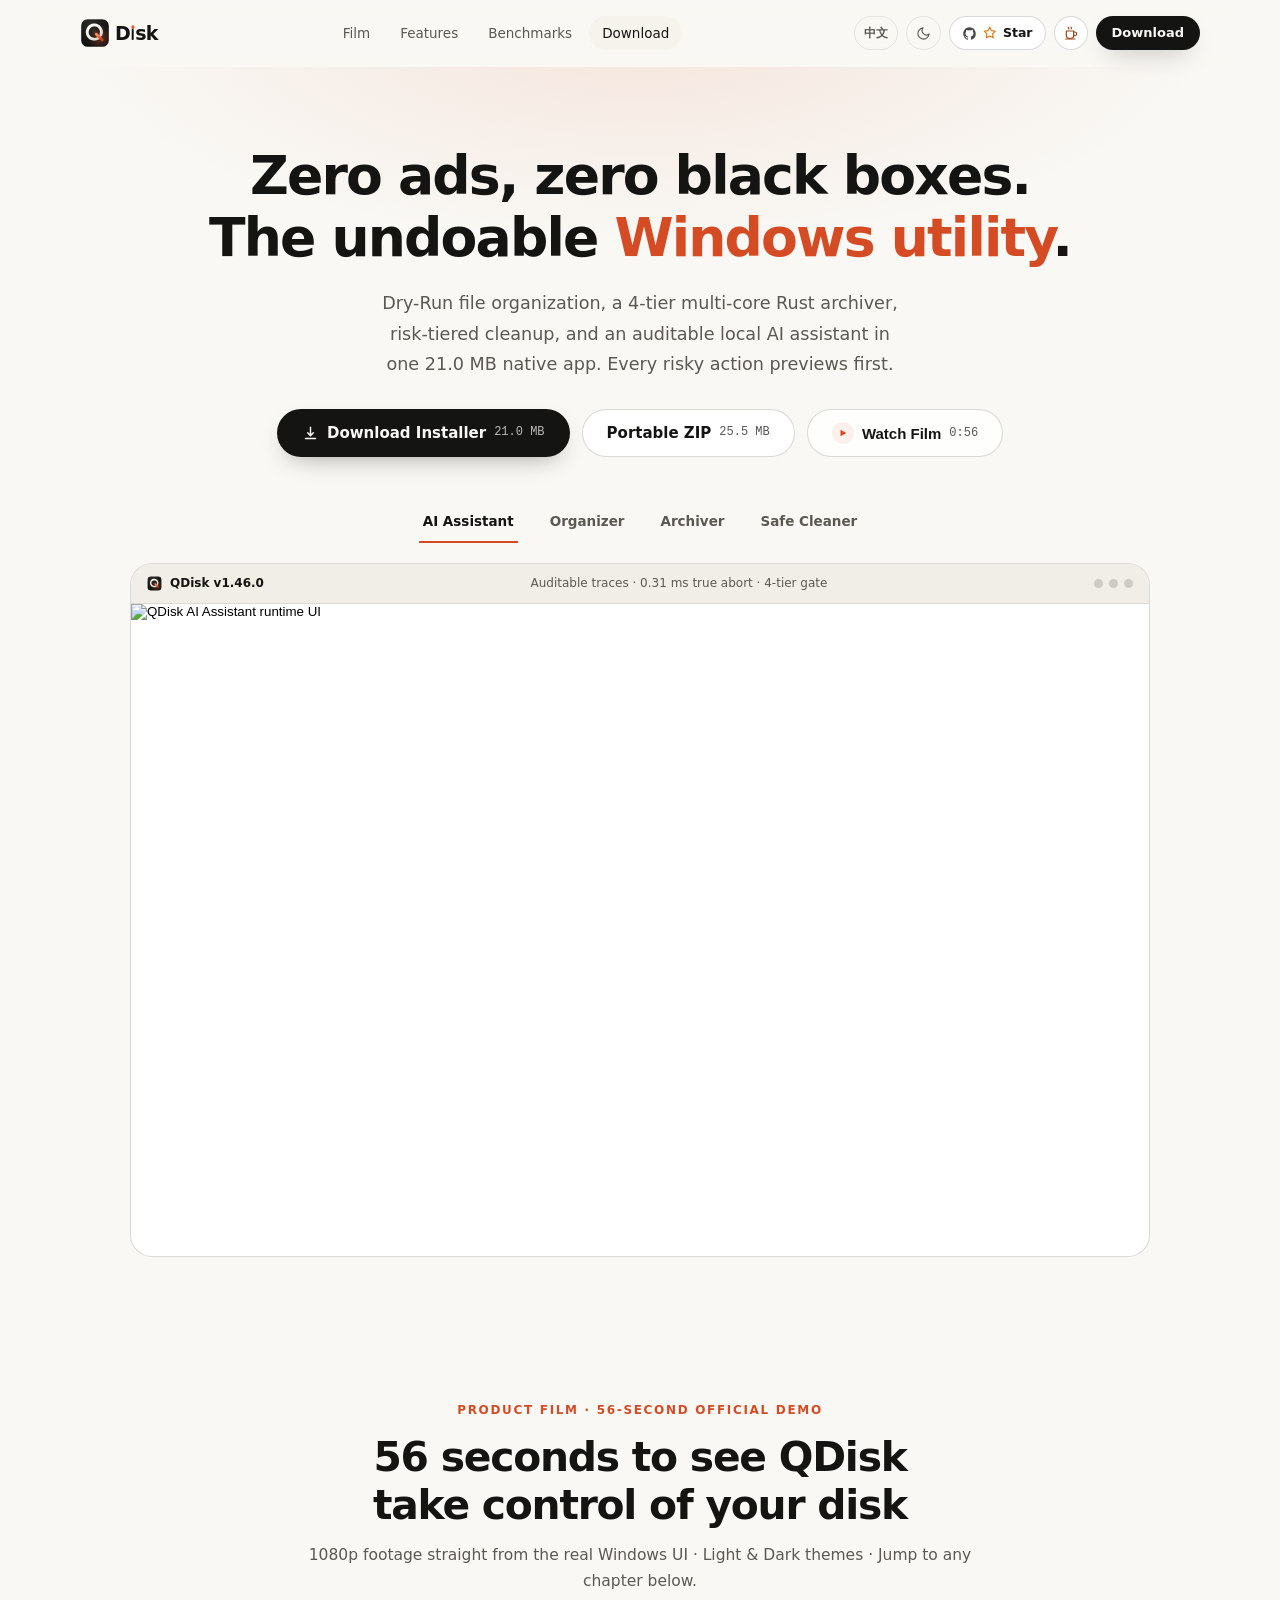
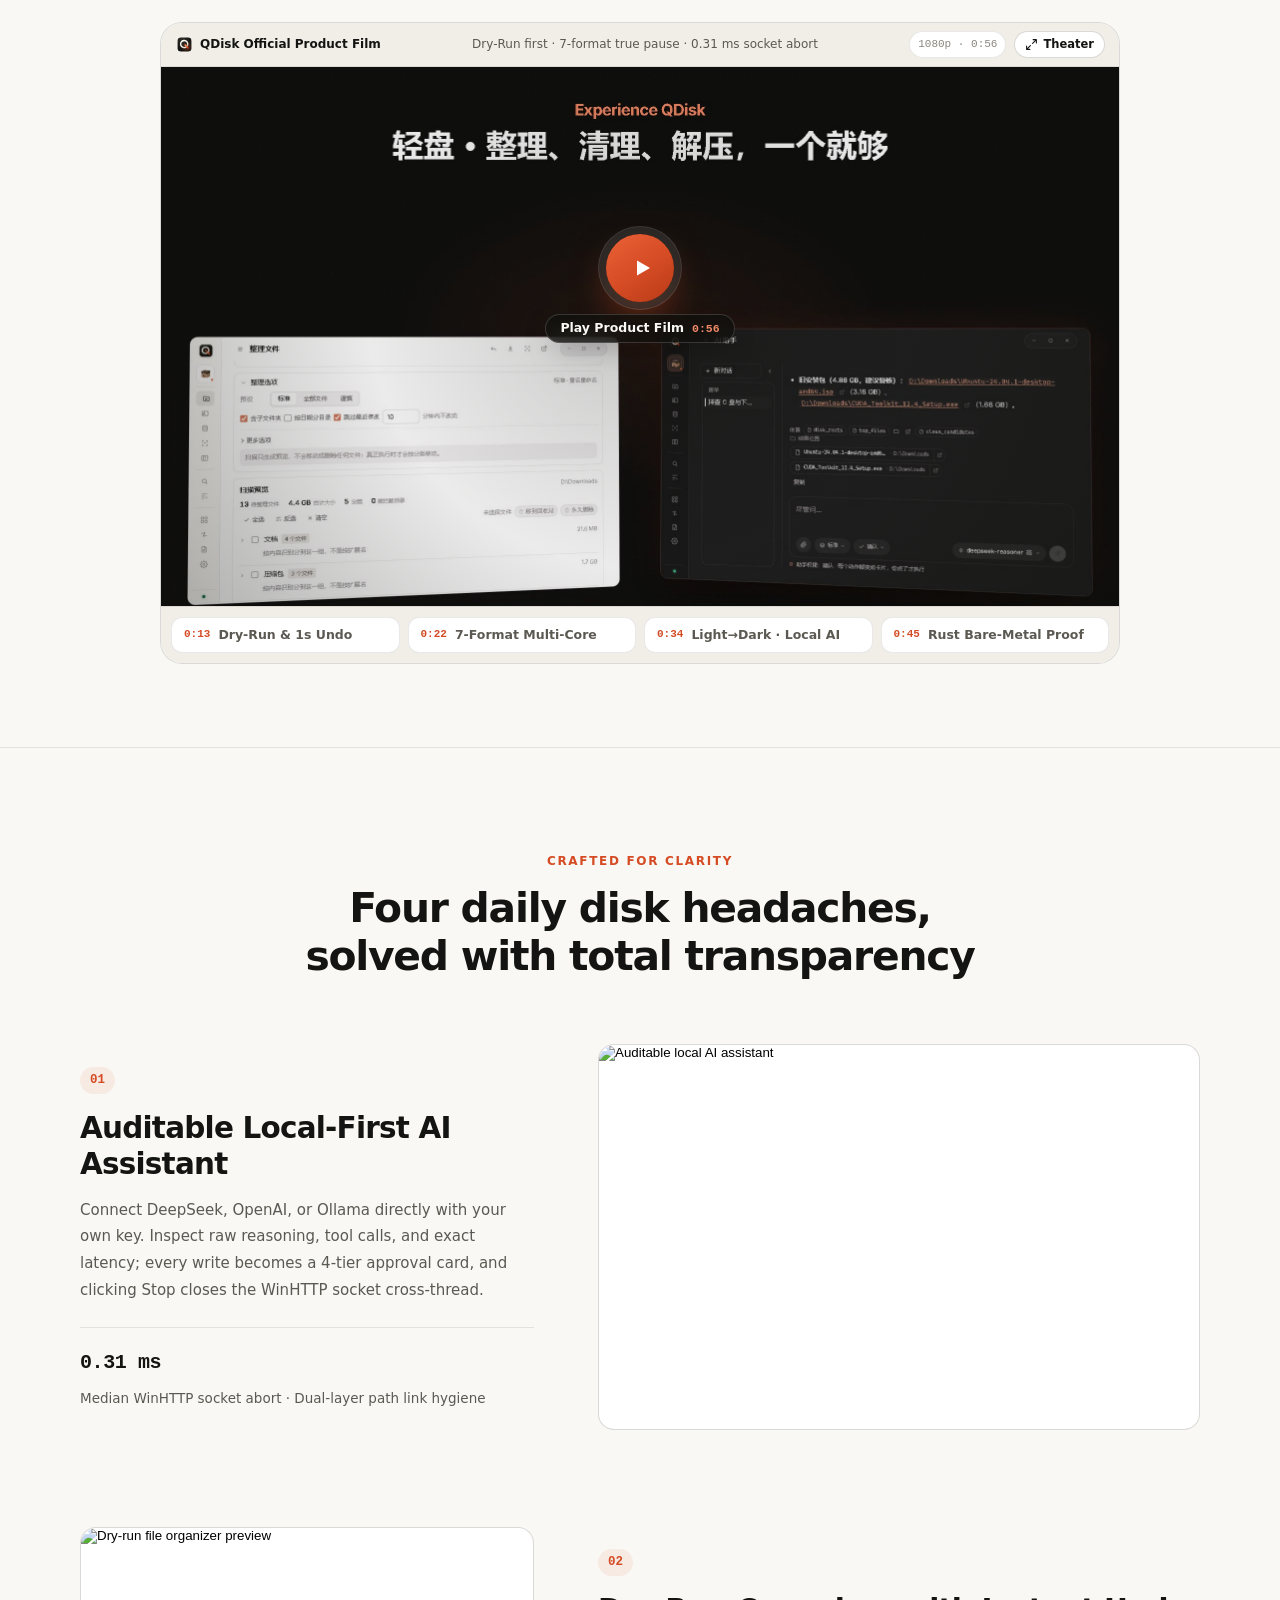
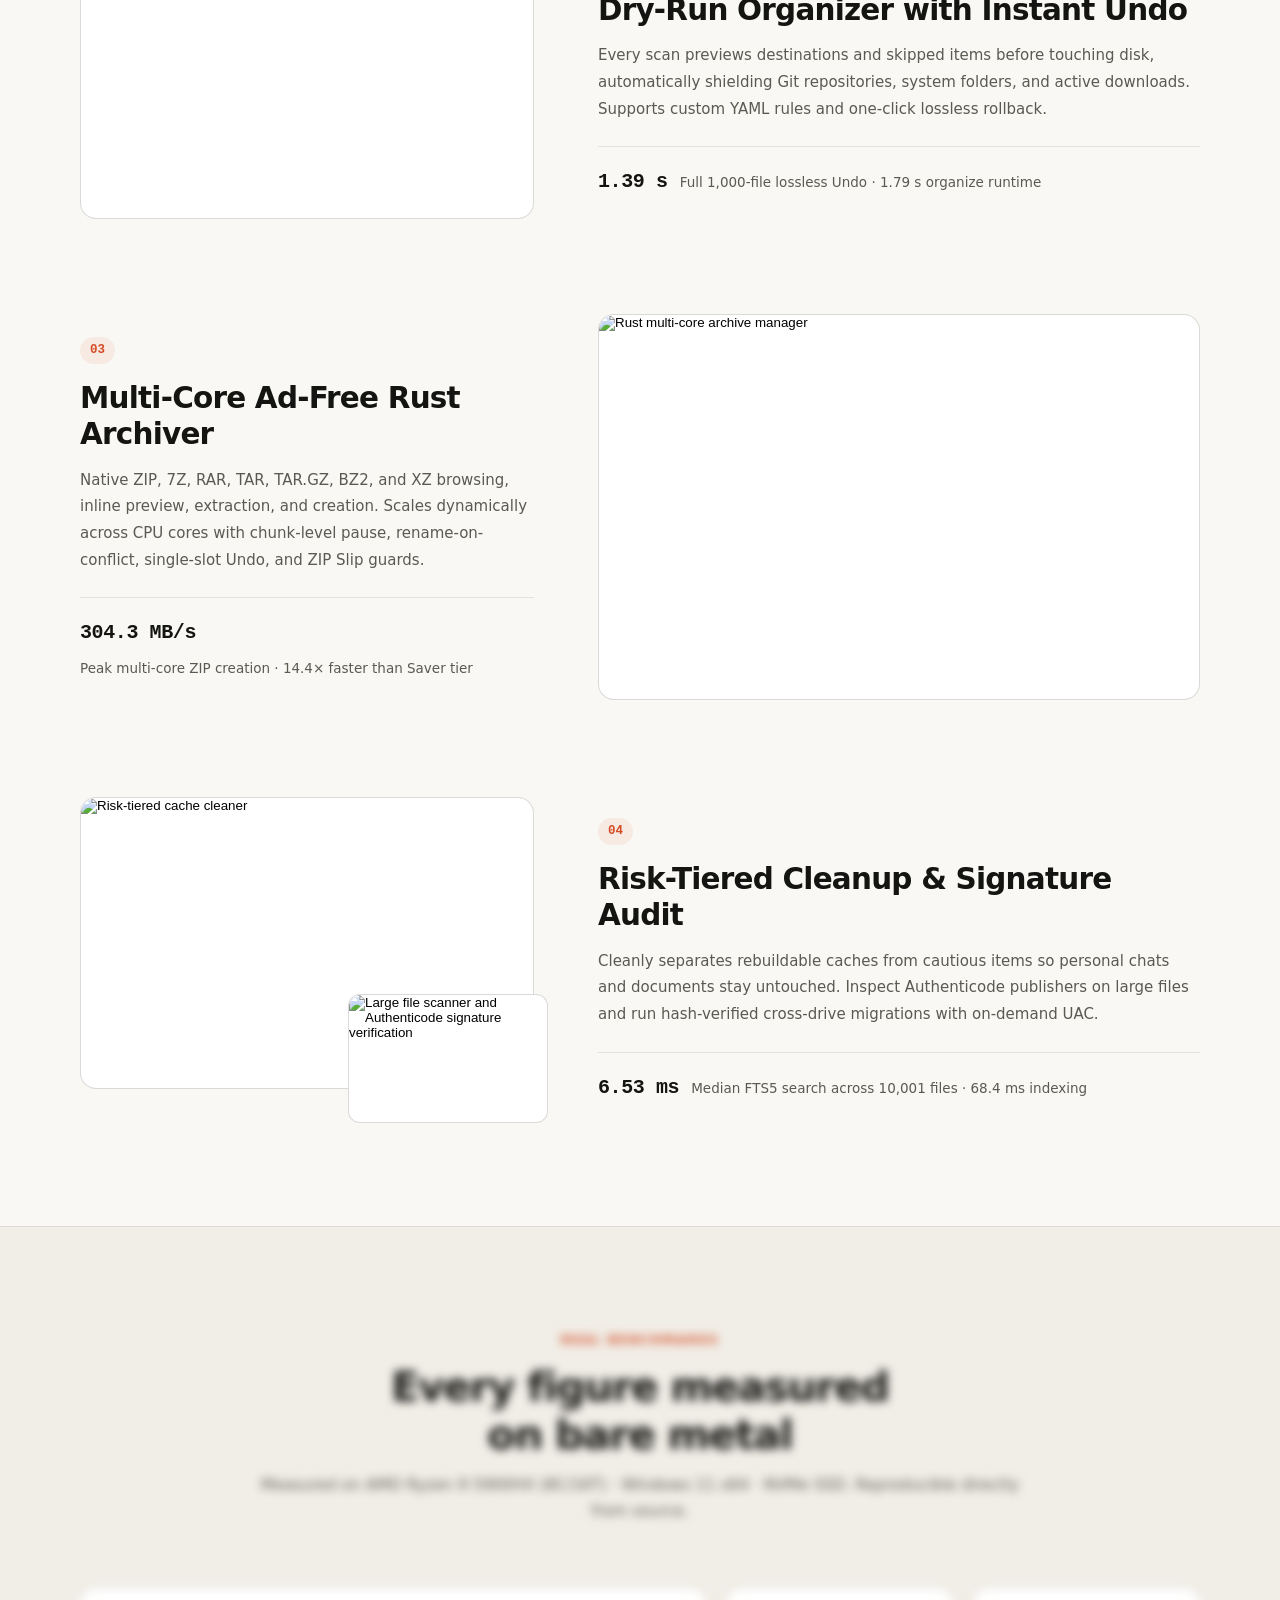
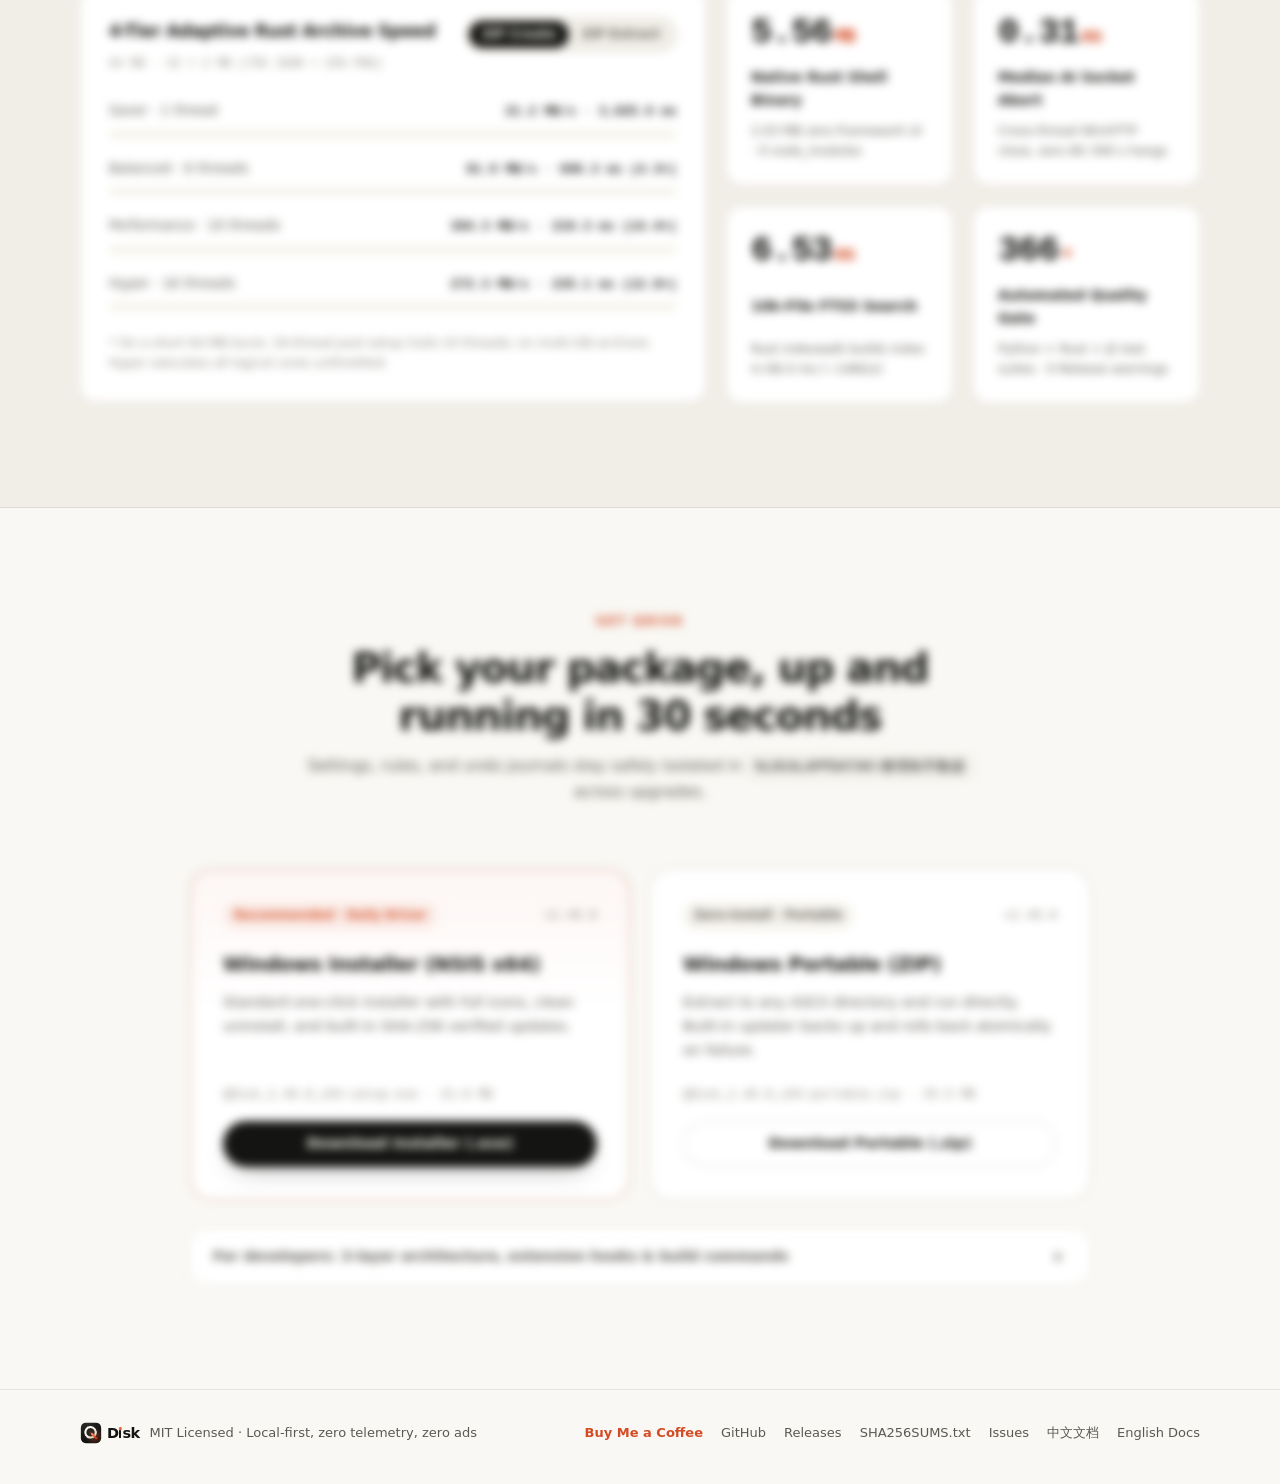
==== commit 5c4190bc: "chore(release): v1.46.7-beta.1" ====
--- a/website/index.html
+++ b/website/index.html
@@ -16,7 +16,7 @@
   </script>
   <link rel="icon" type="image/svg+xml" href="assets/logo.svg">
   <link rel="icon" type="image/png" sizes="256x256" href="assets/icon-256.png">
-  <link rel="stylesheet" href="styles.css">
+  <link rel="stylesheet" href="styles.css?v=20261124v2">
 </head>
 <body>
   <!-- Scroll-Driven Reading Progress Hairline -->
@@ -208,7 +208,7 @@
                 preload="none"
                 width="1920"
                 height="1080"
-                poster="assets/media/promo-poster.jpg"
+                poster="assets/media/promo-poster.jpg?v=20261124v2"
                 aria-label="轻盘 QDisk 56 秒官方实机宣传片"
               >
                 <source src="assets/media/qdisk-promo.mp4" type="video/mp4">
@@ -216,7 +216,7 @@
               </video>
 
               <button type="button" class="film-facade" id="film-play-facade" aria-label="播放 56 秒官方实机宣传片">
-                <img src="assets/media/promo-poster.jpg" alt="轻盘 QDisk 56 秒官方宣传片封面" width="1920" height="1080" loading="lazy" decoding="async">
+                <img src="assets/media/promo-poster.jpg?v=20261124v2" alt="轻盘 QDisk 56 秒官方宣传片封面" width="1920" height="1080" loading="lazy" decoding="async">
                 <span class="film-facade-scrim" aria-hidden="true"></span>
                 <span class="film-play-center" aria-hidden="true">
                   <span class="film-play-medallion">
@@ -639,7 +639,7 @@
           preload="none"
           width="1920"
           height="1080"
-          poster="assets/media/promo-poster.jpg"
+          poster="assets/media/promo-poster.jpg?v=20261124v2"
           aria-label="轻盘 QDisk 56 秒官方实机宣传片（影院模式）"
         >
           <source src="assets/media/qdisk-promo.mp4" type="video/mp4">
@@ -656,9 +656,9 @@
     </div>
   </dialog>
 
-  <!-- Shared-Element Seamless Image Lightbox Dialog -->
+  <!-- Shared-Element Full-Viewport Floating Image Lightbox Dialog -->
   <dialog class="media-lightbox" id="media-lightbox" closedby="any" aria-labelledby="lb-title">
-    <div class="lb-shell">
+    <div class="lb-shell" id="lb-shell">
       <div class="lb-topbar">
         <div class="lb-meta">
           <span class="lb-counter mono" id="lb-counter">1 / 5</span>
@@ -675,7 +675,7 @@
         </div>
       </div>
 
-      <div class="lb-body">
+      <div class="lb-body" id="lb-body">
         <button type="button" class="lb-nav lb-prev" id="lb-prev" aria-label="上一张截图">
           <svg viewBox="0 0 24 24" width="20" height="20" fill="none" stroke="currentColor" stroke-width="2" stroke-linecap="round" stroke-linejoin="round" aria-hidden="true"><path d="m15 18-6-6 6-6"/></svg>
         </button>
@@ -691,12 +691,12 @@
 
       <div class="lb-foot">
         <p class="lb-caption" id="lb-caption">透明查证 · 0.31 ms 真停止 · 四档权限审批</p>
-        <span class="lb-keys mono" data-i18n="lightbox.keys">← / → 切换 · 点击图片 2× 细节 · Esc 关闭</span>
+        <span class="lb-keys mono" data-i18n="lightbox.keys">← / → 切换 · 滚轮/点击缩放 · Esc 关闭</span>
       </div>
       <span class="sr-only" id="lb-live" aria-live="polite"></span>
     </div>
   </dialog>
 
-  <script src="app.js" defer></script>
+  <script src="app.js?v=20261124v2" defer></script>
 </body>
 </html>
--- a/website/styles.css
+++ b/website/styles.css
@@ -67,7 +67,8 @@
   text-decoration: none;
 }
 
-img {
+img,
+video {
   max-width: 100%;
   height: auto;
   display: block;
@@ -1303,13 +1304,13 @@
 /* ---------------- Act I.5: Seamless Editorial Product Film Stage ---------------- */
 .film-section {
   position: relative;
-  padding: 64px 0 96px;
+  padding: 48px 0 84px;
 }
 
 .film-head {
   text-align: center;
-  max-width: 720px;
-  margin: 0 auto 36px;
+  max-width: 700px;
+  margin: 0 auto 28px;
 }
 
 .film-head .section-desc {
@@ -1317,7 +1318,7 @@
 }
 
 .film-stage {
-  max-width: 1020px;
+  max-width: 960px;
   margin: 0 auto;
   position: relative;
 }
@@ -1440,33 +1441,34 @@
 .film-facade-scrim {
   position: absolute;
   inset: 0;
-  background: radial-gradient(circle at 50% 50%, rgba(14, 14, 12, 0.42) 0%, rgba(14, 14, 12, 0.14) 50%, rgba(14, 14, 12, 0.36) 100%);
+  background: radial-gradient(circle at 50% 42%, rgba(14, 14, 12, 0.24) 0%, rgba(14, 14, 12, 0.08) 48%, rgba(14, 14, 12, 0.34) 100%);
   transition: background-color 0.25s ease;
 }
 
 .film-play-center {
   position: absolute;
   inset: 0;
+  padding-bottom: 10%;
   display: flex;
   flex-direction: column;
   align-items: center;
   justify-content: center;
-  gap: 14px;
+  gap: 12px;
   pointer-events: none;
 }
 
 .film-play-medallion {
-  width: 74px;
-  height: 74px;
+  width: 68px;
+  height: 68px;
   border-radius: 50%;
   display: grid;
   place-items: center;
   color: #ffffff;
   background: linear-gradient(145deg, #eb6238 0%, #d44b24 55%, #b83b17 100%);
   box-shadow:
-    0 0 0 8px rgba(20, 20, 18, 0.42),
-    0 0 0 9px rgba(255, 255, 255, 0.16),
-    0 20px 44px -10px rgba(212, 75, 36, 0.65);
+    0 0 0 7px rgba(20, 20, 18, 0.44),
+    0 0 0 8px rgba(255, 255, 255, 0.16),
+    0 18px 42px -8px rgba(212, 75, 36, 0.65);
   transition: transform 0.32s var(--ease-out), box-shadow 0.32s var(--ease-out);
 }
 
@@ -1671,6 +1673,7 @@
 .cinema-sheet {
   display: flex;
   flex-direction: column;
+  max-height: calc(100dvh - 32px);
 }
 
 .cinema-bar {
@@ -1678,8 +1681,9 @@
   align-items: center;
   justify-content: space-between;
   gap: 12px;
-  padding: 12px 16px;
+  padding: 10px 16px;
   border-bottom: 1px solid rgba(255, 252, 245, 0.1);
+  flex-shrink: 0;
 }
 
 .cinema-title-wrap {
@@ -1720,15 +1724,20 @@
 .cinema-stage {
   position: relative;
   width: 100%;
-  aspect-ratio: 16 / 9;
-  max-height: calc(100dvh - 156px);
+  flex: 1 1 auto;
+  min-height: 0;
+  display: grid;
+  place-items: center;
   background: #080807;
+  overflow: hidden;
 }
 
 .cinema-video {
   display: block;
   width: 100%;
-  height: 100%;
+  height: auto;
+  max-height: calc(100dvh - 156px);
+  aspect-ratio: 16 / 9;
   object-fit: contain;
   background: #080807;
 }
@@ -1736,10 +1745,12 @@
 .cinema-chapters {
   display: flex;
   flex-wrap: wrap;
+  justify-content: center;
   gap: 8px;
-  padding: 12px 16px;
+  padding: 10px 16px;
   border-top: 1px solid rgba(255, 252, 245, 0.1);
   background: rgba(255, 252, 245, 0.03);
+  flex-shrink: 0;
 }
 
 .cinema-chip {
@@ -1768,15 +1779,15 @@
   color: #ffffff;
 }
 
-/* ---------------- Shared-Element Image Lightbox Dialog ---------------- */
+/* ---------------- Shared-Element Full-Viewport Floating Image Lightbox ---------------- */
 ::view-transition-group(qdisk-zoom-media) {
-  animation-duration: 420ms;
-  animation-timing-function: cubic-bezier(0.22, 1, 0.36, 1);
+  animation-duration: 440ms;
+  animation-timing-function: cubic-bezier(0.16, 1, 0.3, 1);
   z-index: 2;
 }
 
 html[data-vt-media="close"]::view-transition-group(qdisk-zoom-media) {
-  animation-duration: 360ms;
+  animation-duration: 340ms;
 }
 
 ::view-transition-old(qdisk-zoom-media),
@@ -1786,13 +1797,13 @@
   object-fit: contain;
   border-radius: 14px;
   overflow: hidden;
-  box-shadow: 0 28px 80px -22px rgba(0, 0, 0, 0.34);
+  box-shadow: 0 32px 96px -20px rgba(0, 0, 0, 0.55);
 }
 
 html[data-vt-media]::view-transition-old(root),
 html[data-vt-media]::view-transition-new(root) {
   animation-duration: 320ms;
-  animation-timing-function: cubic-bezier(0.22, 1, 0.36, 1);
+  animation-timing-function: cubic-bezier(0.16, 1, 0.3, 1);
 }
 
 @media (prefers-reduced-motion: reduce) {
@@ -1804,18 +1815,21 @@
 }
 
 dialog.media-lightbox {
-  margin: auto;
+  position: fixed;
+  inset: 0;
+  margin: 0;
   padding: 0;
-  width: min(1240px, calc(100vw - 28px));
-  max-height: calc(100dvh - 28px);
-  border-radius: 22px;
-  border: 1px solid var(--line-strong);
-  background: light-dark(rgba(249, 248, 244, 0.97), rgba(18, 18, 16, 0.97));
-  color: var(--ink);
-  box-shadow: 0 38px 100px -24px rgba(0, 0, 0, 0.62);
+  width: 100vw;
+  height: 100dvh;
+  max-width: none;
+  max-height: none;
+  border: 0;
+  border-radius: 0;
+  background: transparent;
+  color: #f4f2ec;
   overflow: hidden;
   opacity: 0;
-  transition-property: opacity, transform, display, overlay;
+  transition-property: opacity, display, overlay;
   transition-duration: 0.28s;
   transition-timing-function: var(--ease-out);
   transition-behavior: allow-discrete;
@@ -1827,15 +1841,6 @@
 
 dialog.media-lightbox:modal {
   overscroll-behavior: contain;
-}
-
-@media (prefers-reduced-motion: no-preference) {
-  dialog.media-lightbox {
-    transform: translateY(10px) scale(0.96);
-  }
-  dialog.media-lightbox[data-vt-active] {
-    transform: none;
-  }
 }
 
 dialog.media-lightbox::backdrop {
@@ -1844,7 +1849,7 @@
   overflow: hidden;
   overscroll-behavior: contain;
   transition-property: background-color, backdrop-filter, display, overlay;
-  transition-duration: 0.28s;
+  transition-duration: 0.3s;
   transition-timing-function: var(--ease-out);
   transition-behavior: allow-discrete;
 }
@@ -1859,20 +1864,9 @@
   }
 }
 
-@media (prefers-reduced-motion: no-preference) {
-  dialog.media-lightbox[open]:where(:not([data-closing])) {
-    transform: translateY(0) scale(1);
-  }
-  @starting-style {
-    dialog.media-lightbox[open]:where(:not([data-closing])) {
-      transform: translateY(10px) scale(0.96);
-    }
-  }
-}
-
 dialog.media-lightbox[open]:where(:not([data-closing]))::backdrop {
-  background-color: rgba(10, 10, 9, 0.72);
-  backdrop-filter: blur(12px);
+  background-color: rgba(10, 10, 9, 0.88);
+  backdrop-filter: blur(20px);
 }
 
 @starting-style {
@@ -1890,19 +1884,40 @@
 }
 
 .lb-shell {
-  display: flex;
-  flex-direction: column;
-  max-height: calc(100dvh - 28px);
+  width: 100%;
+  height: 100%;
+  display: grid;
+  grid-template-rows: auto minmax(0, 1fr) auto;
+  padding: 16px 20px;
+  gap: 12px;
+}
+
+.lb-topbar,
+.lb-foot,
+.lb-nav {
+  transition: opacity 0.22s ease, transform 0.24s var(--ease-out);
+}
+
+dialog.media-lightbox[data-vt-active] .lb-topbar,
+dialog.media-lightbox[data-vt-active] .lb-foot,
+dialog.media-lightbox[data-vt-active] .lb-nav {
+  opacity: 0;
 }
 
 .lb-topbar {
+  justify-self: center;
+  width: min(1160px, 100%);
   display: flex;
   align-items: center;
   justify-content: space-between;
-  gap: 12px;
-  padding: 12px 16px;
-  border-bottom: 1px solid var(--line);
-  background: var(--bg-alt);
+  gap: 14px;
+  padding: 8px 10px 8px 14px;
+  border-radius: 999px;
+  border: 1px solid rgba(255, 252, 245, 0.14);
+  background: rgba(22, 22, 20, 0.76);
+  backdrop-filter: blur(16px);
+  box-shadow: 0 12px 36px -12px rgba(0, 0, 0, 0.55);
+  z-index: 4;
 }
 
 .lb-meta {
@@ -1915,18 +1930,19 @@
 .lb-counter {
   font-size: 11.5px;
   font-weight: 700;
-  color: var(--accent);
-  padding: 3px 9px;
+  color: #ff8a65;
+  padding: 4px 10px;
   border-radius: 999px;
-  background: var(--accent-soft);
+  background: rgba(240, 110, 71, 0.18);
+  border: 1px solid rgba(240, 110, 71, 0.28);
   flex-shrink: 0;
 }
 
 .lb-title {
   margin: 0;
-  font-size: 14.5px;
-  font-weight: 700;
-  color: var(--ink);
+  font-size: 14px;
+  font-weight: 600;
+  color: #f4f2ec;
   white-space: nowrap;
   overflow: hidden;
   text-overflow: ellipsis;
@@ -1945,11 +1961,11 @@
   align-items: center;
   gap: 6px;
   height: 34px;
-  padding: 0 12px;
+  padding: 0 13px;
   border-radius: 999px;
-  border: 1px solid var(--line-strong);
-  background: var(--surface);
-  color: var(--ink);
+  border: 1px solid rgba(255, 252, 245, 0.16);
+  background: rgba(255, 252, 245, 0.08);
+  color: #f4f2ec;
   font: 600 12.5px/1 var(--font-sans);
   cursor: pointer;
   transition: border-color 0.18s ease, background-color 0.18s ease, color 0.18s ease;
@@ -1957,43 +1973,54 @@
 
 .lb-tool-btn:hover,
 .lb-tool-btn[aria-pressed="true"] {
-  border-color: var(--accent);
-  background: var(--accent-soft);
-  color: var(--accent);
+  border-color: rgba(240, 110, 71, 0.6);
+  background: rgba(240, 110, 71, 0.22);
+  color: #ffffff;
+}
+
+.media-lightbox .dialog-close-btn {
+  background: rgba(255, 252, 245, 0.08);
+  border-color: rgba(255, 252, 245, 0.16);
+  color: #f4f2ec;
+}
+
+.media-lightbox .dialog-close-btn:hover {
+  background: #f4f2ec;
+  color: #141412;
+  border-color: #f4f2ec;
 }
 
 .lb-body {
   position: relative;
   display: grid;
-  grid-template-columns: 52px minmax(0, 1fr) 52px;
-  align-items: center;
-  gap: 8px;
-  padding: 14px 12px;
+  grid-template-columns: 56px minmax(0, 1fr) 56px;
+  align-items: center;
+  gap: 12px;
   min-height: 0;
-  flex: 1 1 auto;
-  background: light-dark(#eeebe3, #111110);
+  width: 100%;
+  height: 100%;
 }
 
 .lb-viewport {
   position: relative;
   width: 100%;
-  height: min(72dvh, 720px);
+  height: 100%;
+  min-height: 0;
   display: flex;
   align-items: center;
   justify-content: center;
   overflow: hidden;
-  border-radius: 14px;
 }
 
 .lb-img {
-  max-width: 100%;
+  max-width: min(100%, 1320px);
   max-height: 100%;
   width: auto;
   height: auto;
   object-fit: contain;
   border-radius: 14px;
-  border: 1px solid var(--line-strong);
-  box-shadow: var(--shadow-lg);
+  border: 1px solid rgba(255, 252, 245, 0.14);
+  box-shadow: 0 36px 100px -20px rgba(0, 0, 0, 0.75);
   cursor: zoom-in;
   user-select: none;
   -webkit-user-drag: none;
@@ -2017,51 +2044,60 @@
 
 .lb-nav {
   appearance: none;
-  width: 42px;
-  height: 42px;
+  width: 44px;
+  height: 44px;
   border-radius: 50%;
-  border: 1px solid var(--line-strong);
-  background: var(--surface);
-  color: var(--ink);
+  border: 1px solid rgba(255, 252, 245, 0.16);
+  background: rgba(22, 22, 20, 0.72);
+  backdrop-filter: blur(14px);
+  color: #f4f2ec;
   display: inline-grid;
   place-items: center;
   cursor: pointer;
   justify-self: center;
-  box-shadow: var(--shadow-sm);
+  z-index: 4;
+  box-shadow: 0 10px 30px -10px rgba(0, 0, 0, 0.55);
   transition: border-color 0.18s ease, background-color 0.18s ease, color 0.18s ease, transform 0.22s var(--ease-out);
 }
 
 .lb-nav:hover {
-  border-color: var(--accent);
-  color: var(--accent);
-  background: var(--accent-soft);
+  border-color: rgba(240, 110, 71, 0.65);
+  color: #ffffff;
+  background: rgba(240, 110, 71, 0.28);
 }
 
 @media (prefers-reduced-motion: no-preference) {
   .lb-nav:hover {
-    transform: scale(1.06);
+    transform: scale(1.07);
   }
 }
 
 .lb-foot {
-  display: flex;
-  align-items: center;
-  justify-content: space-between;
-  gap: 16px;
-  padding: 11px 18px;
-  border-top: 1px solid var(--line);
-  background: var(--bg-alt);
+  justify-self: center;
+  max-width: min(100%, 1040px);
+  display: inline-flex;
+  align-items: center;
+  justify-content: center;
+  flex-wrap: wrap;
+  gap: 8px 18px;
+  padding: 9px 18px;
+  border-radius: 999px;
+  border: 1px solid rgba(255, 252, 245, 0.12);
+  background: rgba(22, 22, 20, 0.72);
+  backdrop-filter: blur(16px);
+  box-shadow: 0 12px 32px -12px rgba(0, 0, 0, 0.5);
+  z-index: 4;
 }
 
 .lb-caption {
   margin: 0;
   font-size: 13px;
-  color: var(--ink-2);
+  color: #e4e1d8;
 }
 
 .lb-keys {
   font-size: 11.5px;
-  color: var(--ink-3);
+  color: #9e998e;
   white-space: nowrap;
 }
 
@@ -2604,15 +2640,21 @@
 
 @media (max-width: 600px) {
   .brand-cn { display: none; }
-  .star-pill { padding: 0 9px; gap: 5px; }
+  .header-actions { gap: 5px; }
+  .header-actions .btn.sm { padding: 0 11px; font-size: 12px; }
+  .star-pill { padding: 0 9px; gap: 0; }
   .star-pill .star-gh,
+  .star-pill .star-label,
   .star-pill .star-count { display: none; }
   .hero { padding: 48px 0 64px; }
   .title-accent { white-space: normal; }
   .section { padding: 72px 0; }
   .film-section { padding: 24px 0 64px; }
   .film-spec-pill { display: none; }
-  .film-play-medallion { width: 58px; height: 58px; }
+  .film-play-center { padding-bottom: 0; gap: 8px; }
+  .film-play-medallion { width: 48px; height: 48px; }
+  .film-play-medallion svg { width: 18px; height: 18px; }
+  .film-play-label { padding: 5px 11px; font-size: 11.5px; }
   .film-chapters { grid-template-columns: 1fr; }
   .story-stack { gap: 64px; }
   .stat-quad { grid-template-columns: 1fr; }
@@ -2628,21 +2670,22 @@
     right: auto;
     bottom: auto;
   }
+  .lb-shell { padding: 12px; gap: 10px; }
   .lb-body {
     grid-template-columns: minmax(0, 1fr);
-    padding: 10px;
-  }
-  .lb-viewport { height: min(62dvh, 460px); }
+    padding: 0;
+  }
   .lb-nav {
     position: absolute;
     top: 50%;
     transform: translateY(-50%);
-    z-index: 3;
-    background: light-dark(rgba(255, 255, 255, 0.88), rgba(24, 24, 22, 0.86));
-    backdrop-filter: blur(8px);
-  }
-  .lb-prev { left: 16px; }
-  .lb-next { right: 16px; }
+    z-index: 4;
+    background: rgba(22, 22, 20, 0.8);
+    backdrop-filter: blur(10px);
+  }
+  .lb-prev { left: 10px; }
+  .lb-next { right: 10px; }
+  .lb-foot { border-radius: 16px; padding: 8px 14px; }
   .code-block { padding-right: 18px; padding-bottom: 52px; }
   .copy-btn { top: auto; bottom: 10px; right: 10px; }
 }
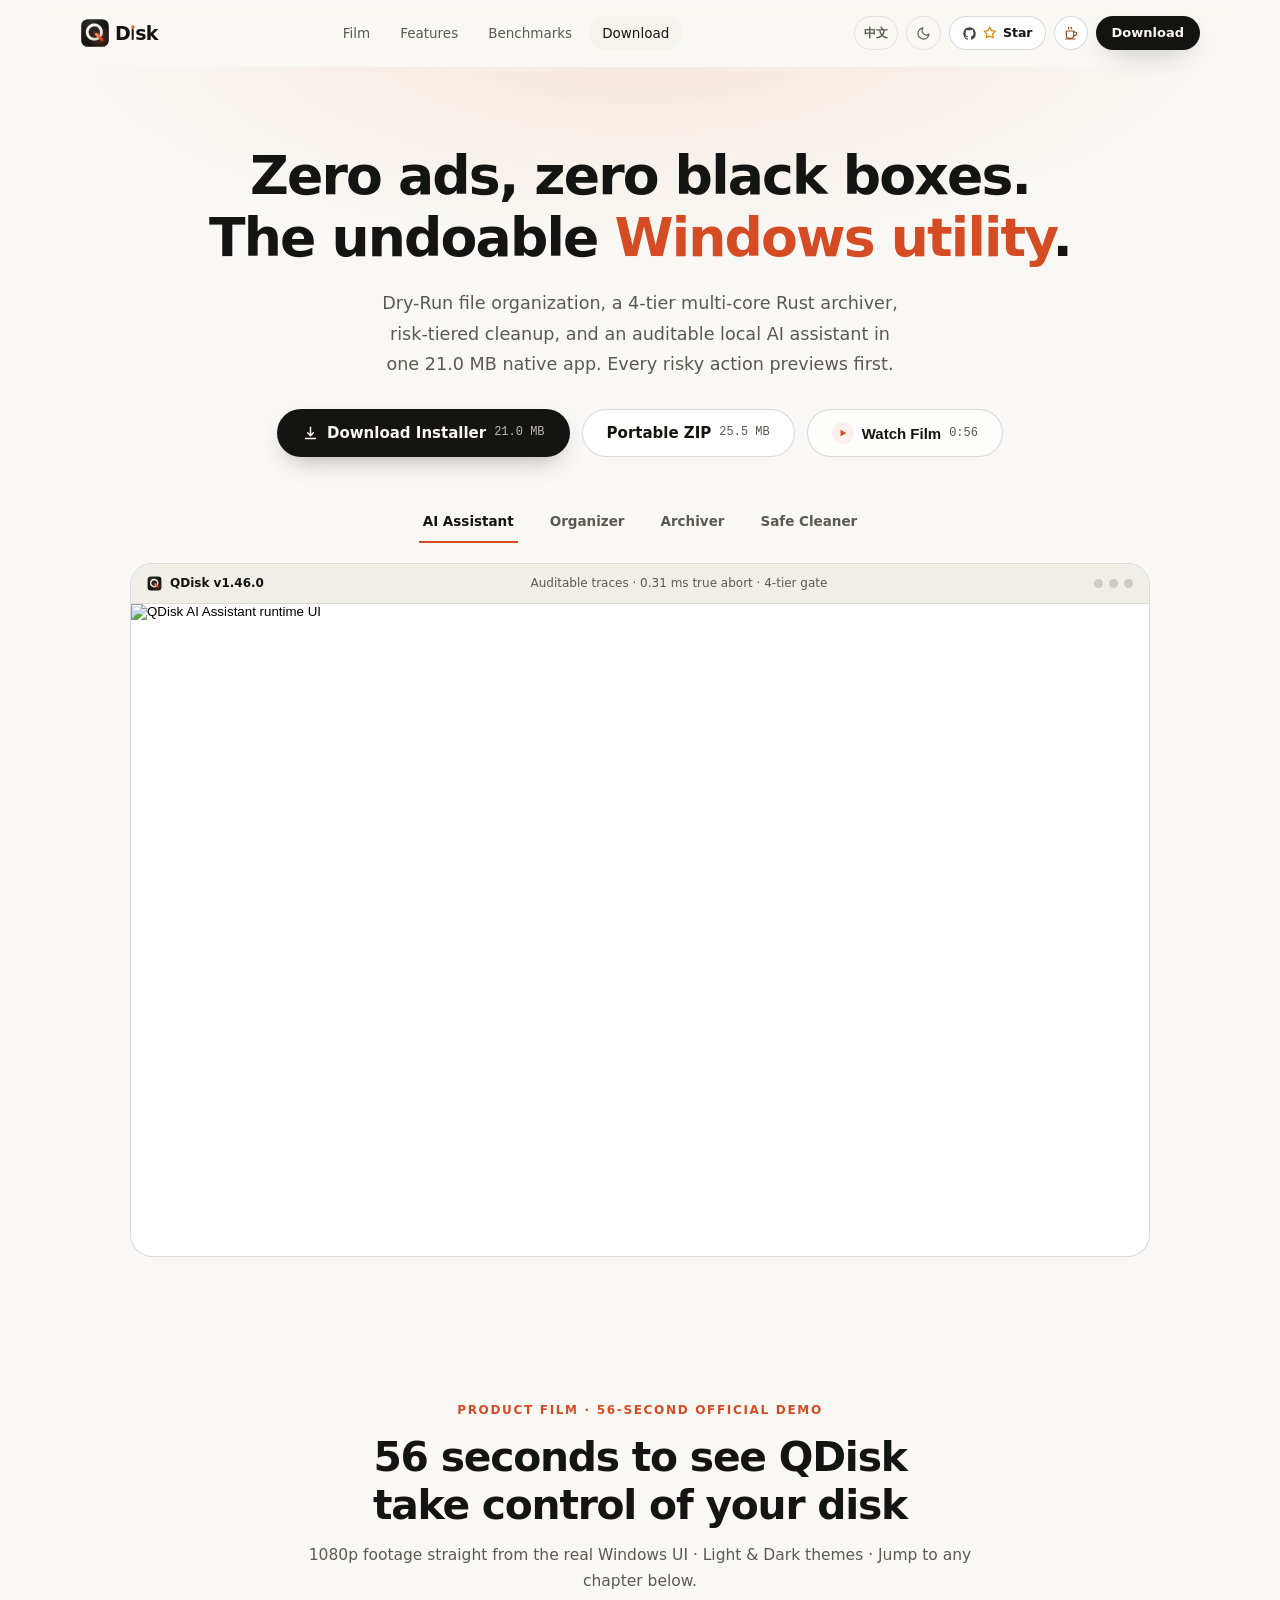
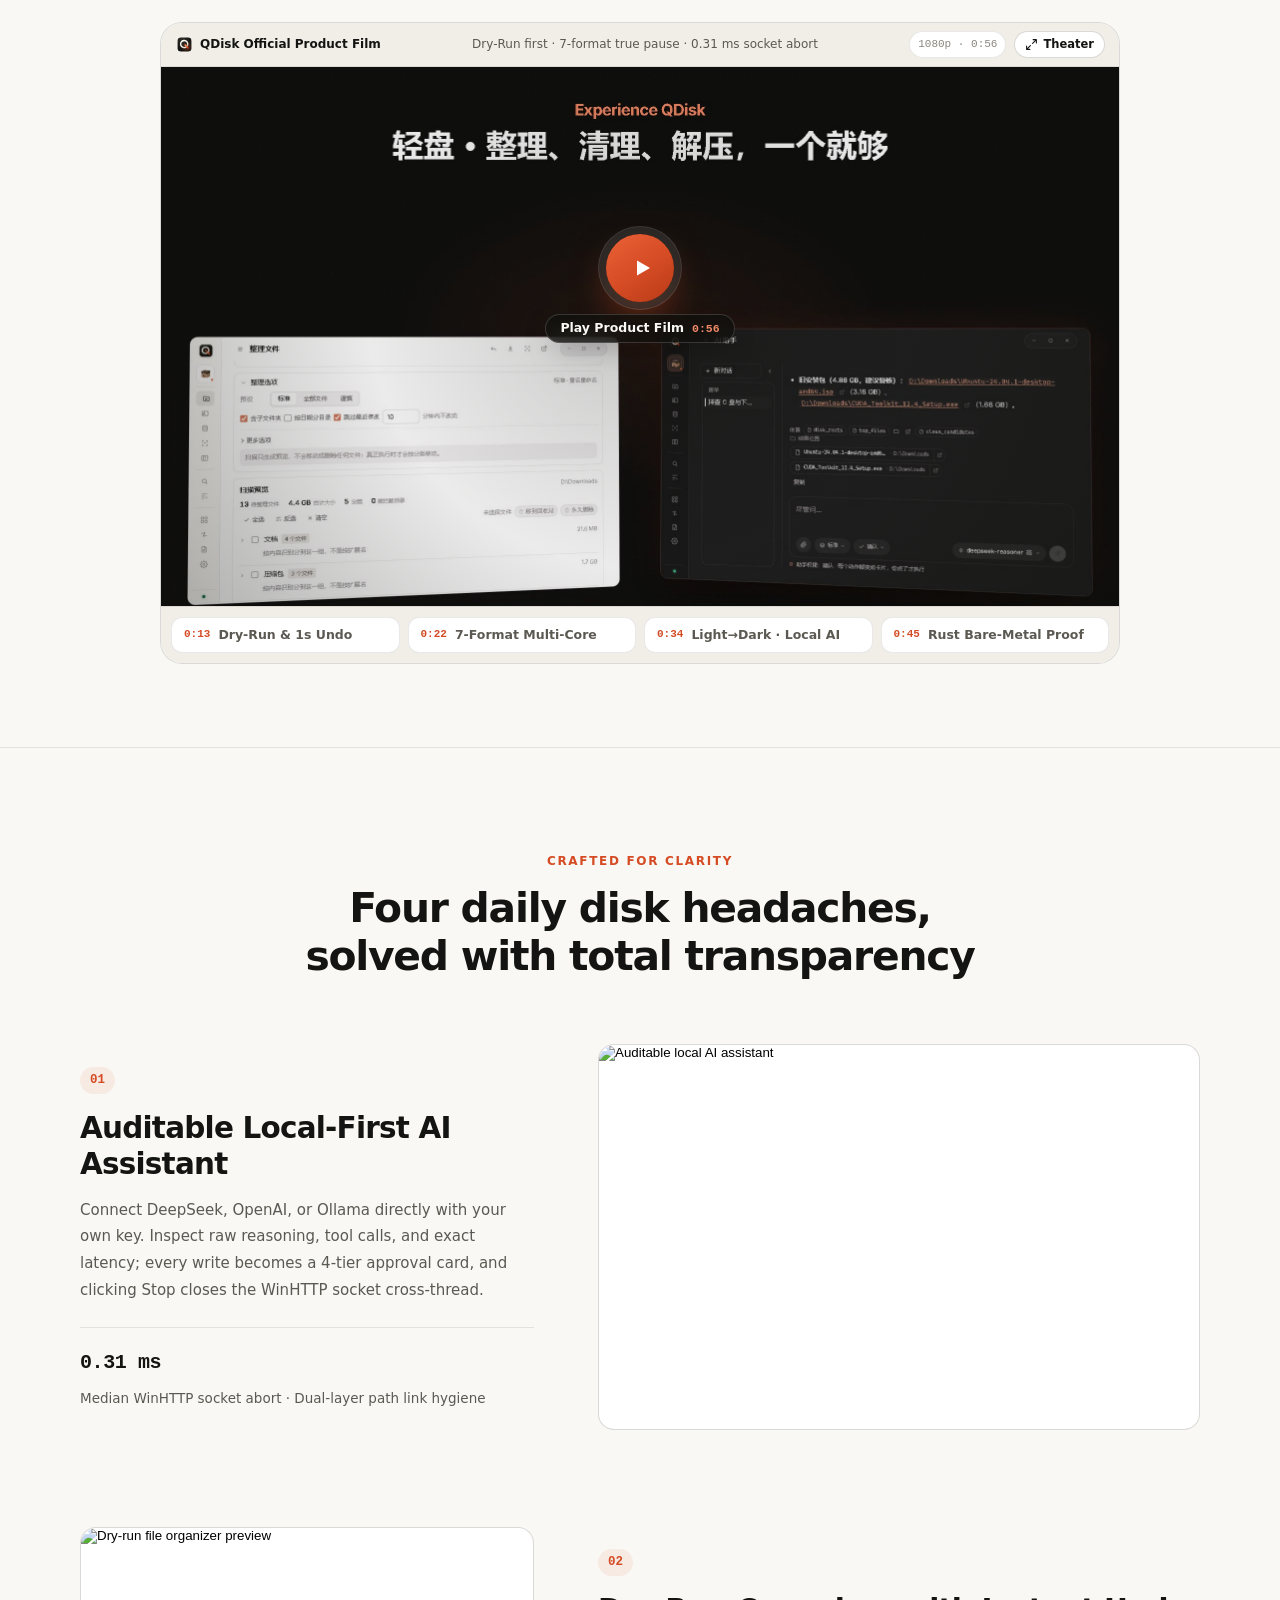
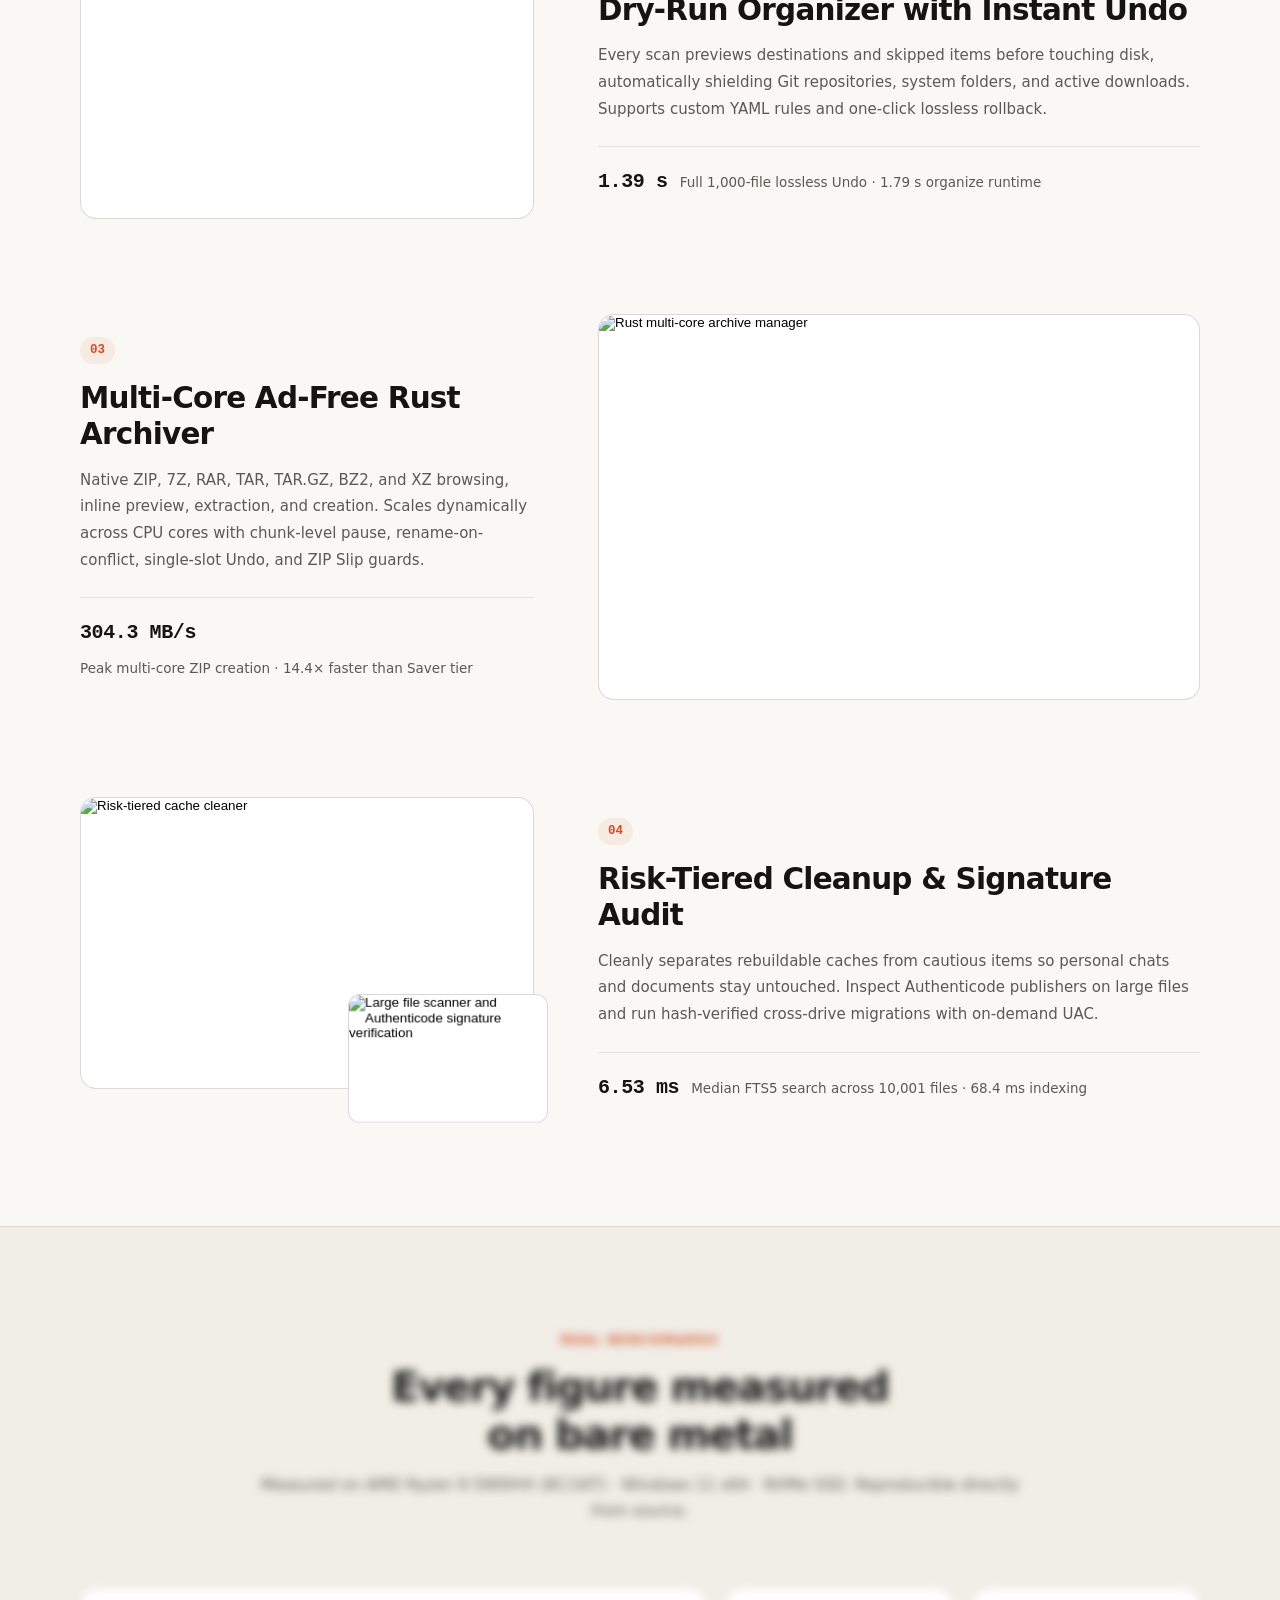
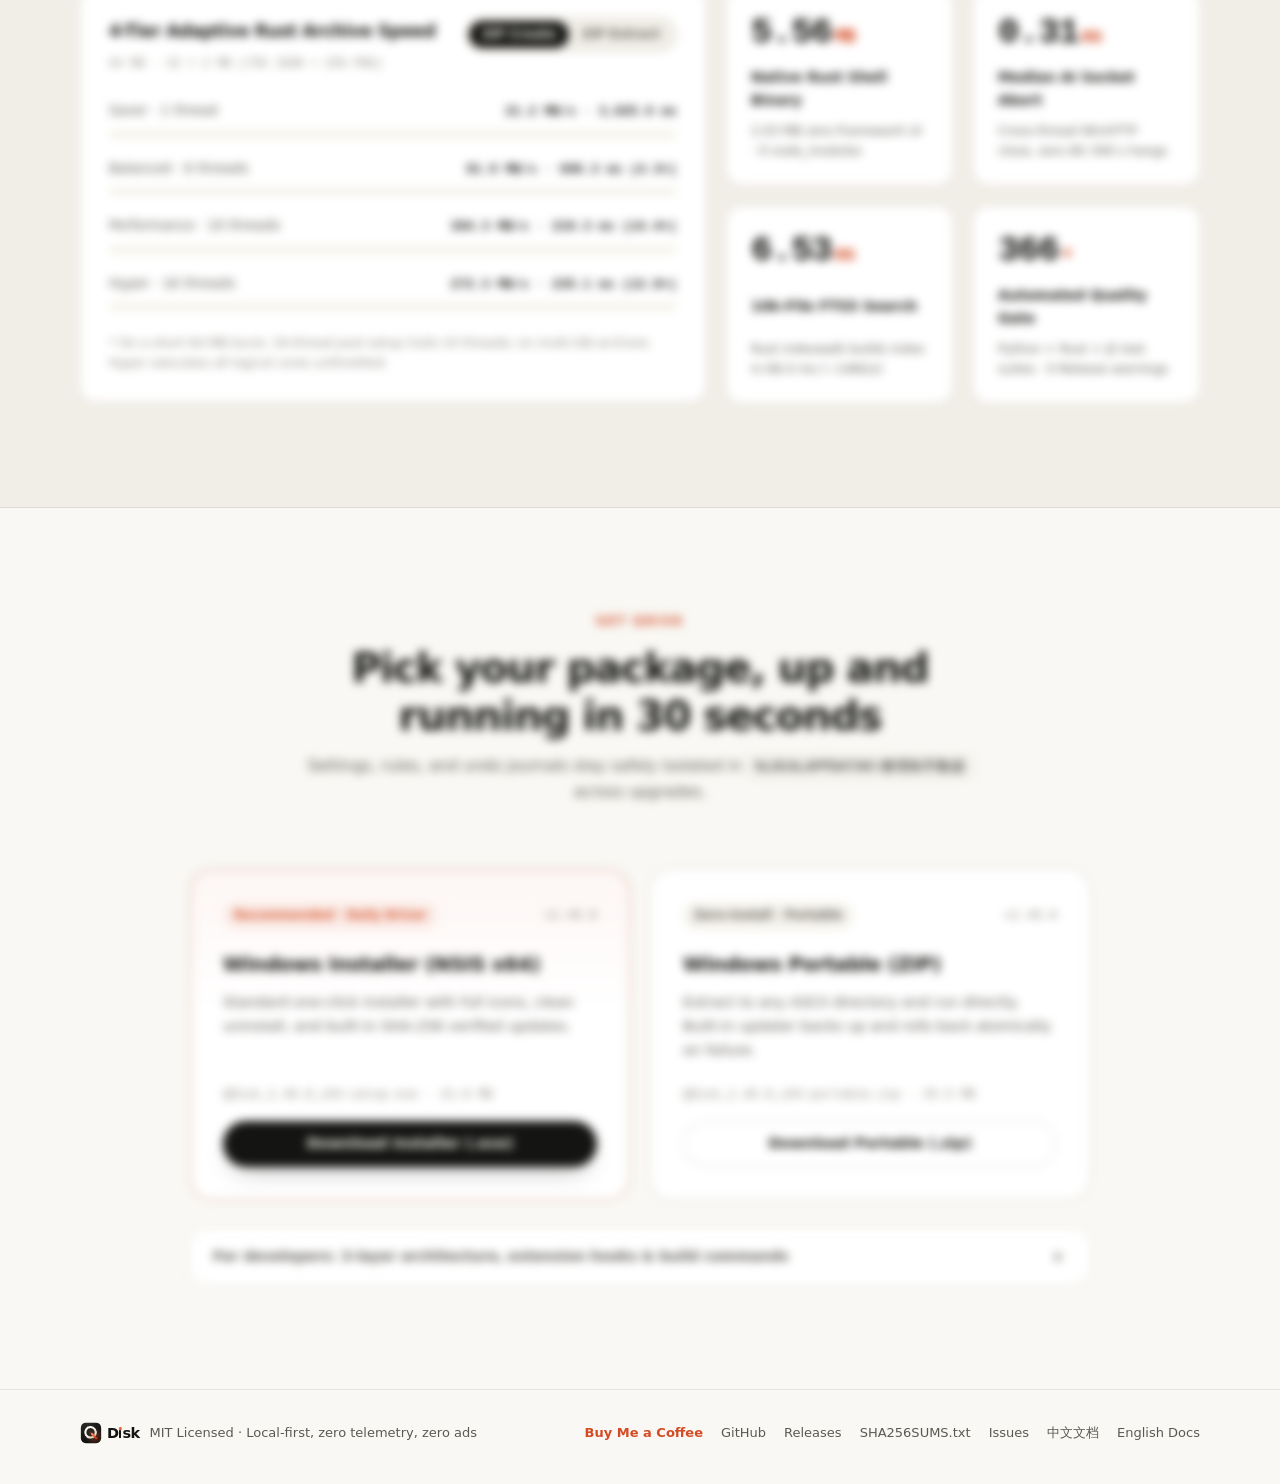
==== commit df5c9886: "pre-build 1.48.2 (full)" ====
--- a/website/index.html
+++ b/website/index.html
@@ -56,7 +56,7 @@
             <span class="sr-only">Switch to light theme</span>
           </span>
         </button>
-        <a class="star-pill" id="header-star-btn" href="https://github.com/3347567186/QDisk" target="_blank" rel="noopener" aria-label="在 GitHub 上给 QDisk 点 Star" title="在 GitHub 上给 QDisk 点 Star">
+        <a class="star-pill" id="header-star-btn" href="https://github.com/Bireo/QDisk" target="_blank" rel="noopener" aria-label="在 GitHub 上给 QDisk 点 Star" title="在 GitHub 上给 QDisk 点 Star">
           <svg class="star-gh" viewBox="0 0 24 24" width="15" height="15" fill="currentColor" aria-hidden="true"><path d="M12 2C6.48 2 2 6.58 2 12.26c0 4.53 2.87 8.37 6.84 9.73.5.09.68-.22.68-.49 0-.24-.01-.88-.01-1.72-2.78.62-3.37-1.37-3.37-1.37-.45-1.18-1.11-1.5-1.11-1.5-.91-.64.07-.63.07-.63 1 .07 1.53 1.06 1.53 1.06.89 1.56 2.34 1.11 2.91.85.09-.66.35-1.11.63-1.37-2.22-.26-4.56-1.14-4.56-5.07 0-1.12.39-2.03 1.03-2.75-.1-.26-.45-1.3.1-2.71 0 0 .84-.28 2.75 1.05A9.3 9.3 0 0 1 12 6.84c.85 0 1.71.12 2.51.35 1.91-1.33 2.75-1.05 2.75-1.05.55 1.41.2 2.45.1 2.71.64.72 1.03 1.63 1.03 2.75 0 3.94-2.34 4.81-4.57 5.06.36.32.68.94.68 1.9 0 1.37-.01 2.48-.01 2.82 0 .27.18.59.69.49A10.03 10.03 0 0 0 22 12.26C22 6.58 17.52 2 12 2Z"/></svg>
           <svg class="star-ic" viewBox="0 0 24 24" width="13.5" height="13.5" fill="none" stroke="currentColor" stroke-width="2" stroke-linecap="round" stroke-linejoin="round" aria-hidden="true"><polygon points="12 2 15.09 8.26 22 9.27 17 14.14 18.18 21.02 12 17.77 5.82 21.02 7 14.14 2 9.27 8.91 8.26 12 2"/></svg>
           <span class="star-label" data-i18n="nav.star">点 Star</span>
@@ -91,12 +91,12 @@
           </p>
 
           <div class="hero-cta">
-            <a class="btn primary lg" id="hero-dl-installer" href="https://github.com/3347567186/QDisk/releases/download/v1.46.0/QDisk_1.46.0_x64-setup.exe">
+            <a class="btn primary lg" id="hero-dl-installer" href="https://github.com/Bireo/QDisk/releases/download/v1.46.0/QDisk_1.46.0_x64-setup.exe">
               <svg viewBox="0 0 24 24" width="17" height="17" fill="none" stroke="currentColor" stroke-width="2" stroke-linecap="round" stroke-linejoin="round" aria-hidden="true"><path d="M12 3v12m0 0 4-4m-4 4-4-4"/><path d="M5 19h14"/></svg>
               <span data-i18n="hero.dlExe">下载安装版</span>
               <span class="btn-meta mono" id="hero-exe-size">21.0 MB</span>
             </a>
-            <a class="btn secondary lg" id="hero-dl-portable" href="https://github.com/3347567186/QDisk/releases/download/v1.46.0/QDisk_1.46.0_x64-portable.zip">
+            <a class="btn secondary lg" id="hero-dl-portable" href="https://github.com/Bireo/QDisk/releases/download/v1.46.0/QDisk_1.46.0_x64-portable.zip">
               <span data-i18n="hero.dlZip">便携免安装版</span>
               <span class="btn-meta mono" id="hero-zip-size">25.5 MB</span>
             </a>
@@ -212,7 +212,7 @@
                 aria-label="轻盘 QDisk 56 秒官方实机宣传片"
               >
                 <source src="assets/media/qdisk-promo.mp4" type="video/mp4">
-                <source src="https://github.com/3347567186/QDisk/releases/download/v1.46.2/qdisk-promo.mp4" type="video/mp4">
+                <source src="https://github.com/Bireo/QDisk/releases/download/v1.46.2/qdisk-promo.mp4" type="video/mp4">
               </video>
 
               <button type="button" class="film-facade" id="film-play-facade" aria-label="播放 56 秒官方实机宣传片">
@@ -488,7 +488,7 @@
             <h3 data-i18n="dl.exeTitle">Windows 安装版 (NSIS x64)</h3>
             <p data-i18n="dl.exeDesc">一键标准安装，完整桌面与开始菜单图标、干净卸载，软件内自动核验 SHA-256 静默升级。</p>
             <div class="dl-file mono" id="dl-exe-name">QDisk_1.46.0_x64-setup.exe · 21.0 MB</div>
-            <a class="btn primary full" id="dl-btn-exe" href="https://github.com/3347567186/QDisk/releases/download/v1.46.0/QDisk_1.46.0_x64-setup.exe" data-i18n="dl.exeBtn">
+            <a class="btn primary full" id="dl-btn-exe" href="https://github.com/Bireo/QDisk/releases/download/v1.46.0/QDisk_1.46.0_x64-setup.exe" data-i18n="dl.exeBtn">
               下载安装版 (.exe)
             </a>
           </article>
@@ -501,7 +501,7 @@
             <h3 data-i18n="dl.zipTitle">Windows 便携版 (Portable ZIP)</h3>
             <p data-i18n="dl.zipDesc">解压至纯英文目录即可运行；内置更新器自动备份旧版并原子替换，异常自动回滚。</p>
             <div class="dl-file mono" id="dl-zip-name">QDisk_1.46.0_x64-portable.zip · 25.5 MB</div>
-            <a class="btn secondary full" id="dl-btn-zip" href="https://github.com/3347567186/QDisk/releases/download/v1.46.0/QDisk_1.46.0_x64-portable.zip" data-i18n="dl.zipBtn">
+            <a class="btn secondary full" id="dl-btn-zip" href="https://github.com/Bireo/QDisk/releases/download/v1.46.0/QDisk_1.46.0_x64-portable.zip" data-i18n="dl.zipBtn">
               下载便携版 (.zip)
             </a>
           </article>
@@ -532,7 +532,7 @@
               </div>
             </div>
             <div class="dev-cmd-wrap">
-              <pre class="code-block"><code id="dev-cmd-text">git clone https://github.com/3347567186/QDisk.git &amp;&amp; cd QDisk
+              <pre class="code-block"><code id="dev-cmd-text">git clone https://github.com/Bireo/QDisk.git &amp;&amp; cd QDisk
 node src/web/js/ai/pages.selftest.mjs &amp;&amp; node src/web/js/ai/agent.selftest.mjs
 pwsh -NoProfile -ExecutionPolicy Bypass -File .\build.ps1</code></pre>
               <button type="button" class="btn ghost sm copy-btn" id="copy-dev-cmd" data-i18n="dev.copy">复制命令</button>
@@ -557,12 +557,12 @@
       </div>
       <div class="footer-links">
         <button type="button" class="footer-coffee-link" id="footer-coffee-btn" data-i18n="foot.coffee">请作者喝杯咖啡</button>
-        <a href="https://github.com/3347567186/QDisk" target="_blank" rel="noopener">GitHub</a>
-        <a href="https://github.com/3347567186/QDisk/releases/latest" target="_blank" rel="noopener">Releases</a>
-        <a id="dl-sha-link" href="https://github.com/3347567186/QDisk/releases/download/v1.46.0/SHA256SUMS.txt" target="_blank" rel="noopener">SHA256SUMS.txt</a>
-        <a href="https://github.com/3347567186/QDisk/issues" target="_blank" rel="noopener">Issues</a>
-        <a href="https://github.com/3347567186/QDisk/blob/main/README.md" target="_blank" rel="noopener">中文文档</a>
-        <a href="https://github.com/3347567186/QDisk/blob/main/README.en.md" target="_blank" rel="noopener">English Docs</a>
+        <a href="https://github.com/Bireo/QDisk" target="_blank" rel="noopener">GitHub</a>
+        <a href="https://github.com/Bireo/QDisk/releases/latest" target="_blank" rel="noopener">Releases</a>
+        <a id="dl-sha-link" href="https://github.com/Bireo/QDisk/releases/download/v1.46.0/SHA256SUMS.txt" target="_blank" rel="noopener">SHA256SUMS.txt</a>
+        <a href="https://github.com/Bireo/QDisk/issues" target="_blank" rel="noopener">Issues</a>
+        <a href="https://github.com/Bireo/QDisk/blob/main/README.md" target="_blank" rel="noopener">中文文档</a>
+        <a href="https://github.com/Bireo/QDisk/blob/main/README.en.md" target="_blank" rel="noopener">English Docs</a>
       </div>
     </div>
   </footer>
@@ -643,7 +643,7 @@
           aria-label="轻盘 QDisk 56 秒官方实机宣传片（影院模式）"
         >
           <source src="assets/media/qdisk-promo.mp4" type="video/mp4">
-          <source src="https://github.com/3347567186/QDisk/releases/download/v1.46.2/qdisk-promo.mp4" type="video/mp4">
+          <source src="https://github.com/Bireo/QDisk/releases/download/v1.46.2/qdisk-promo.mp4" type="video/mp4">
         </video>
       </div>
 
